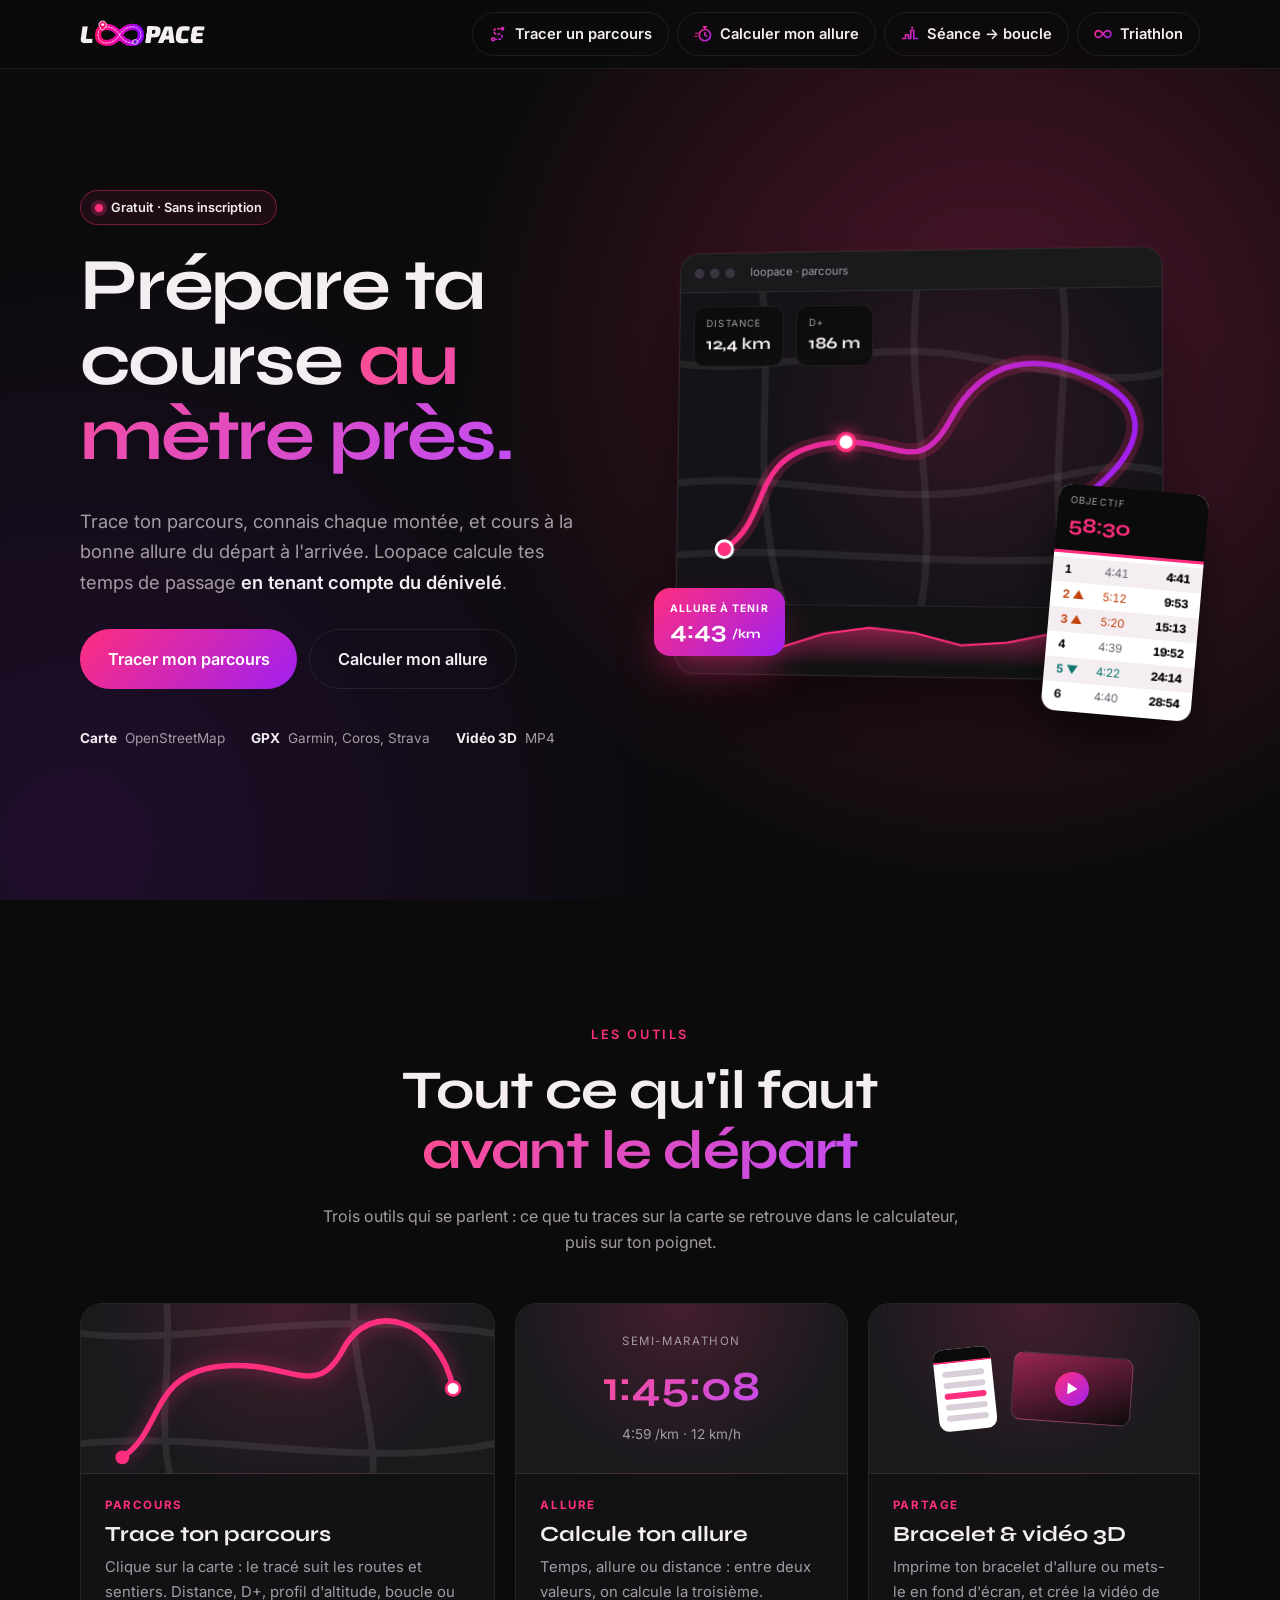
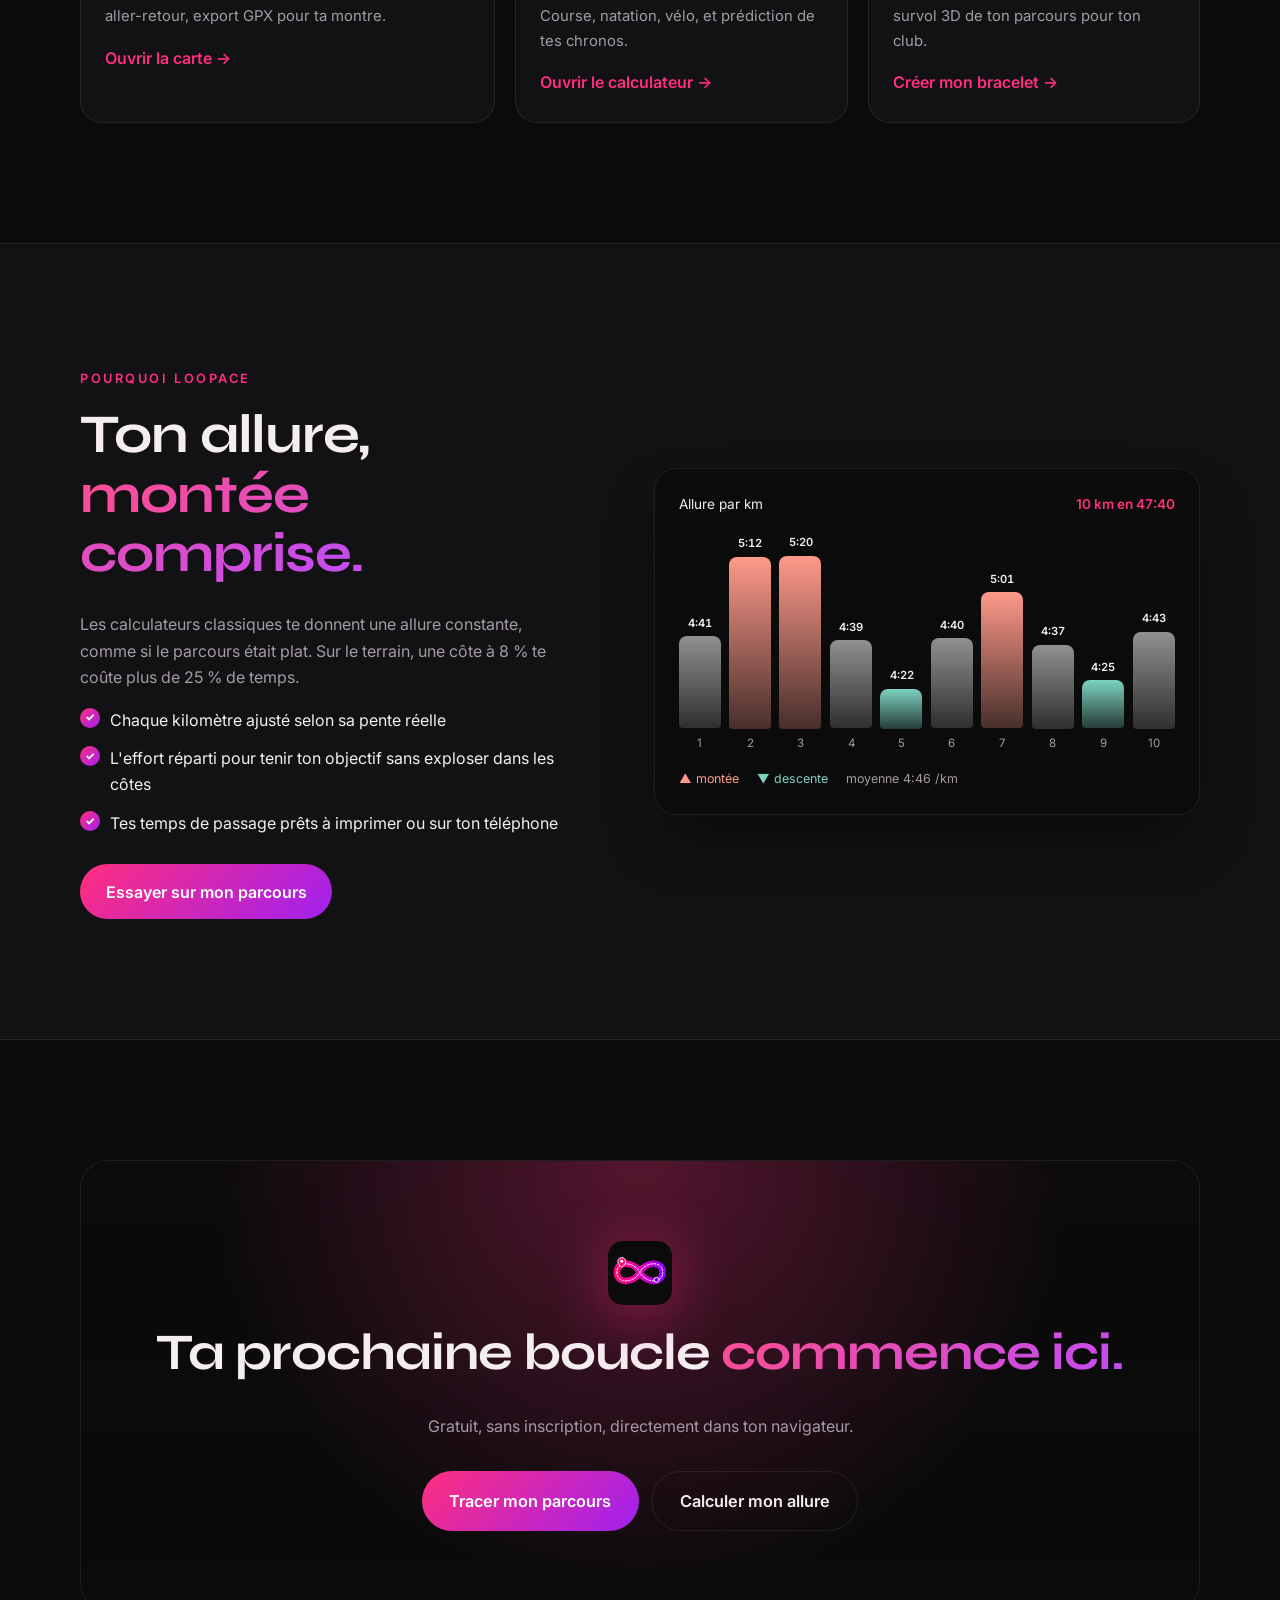
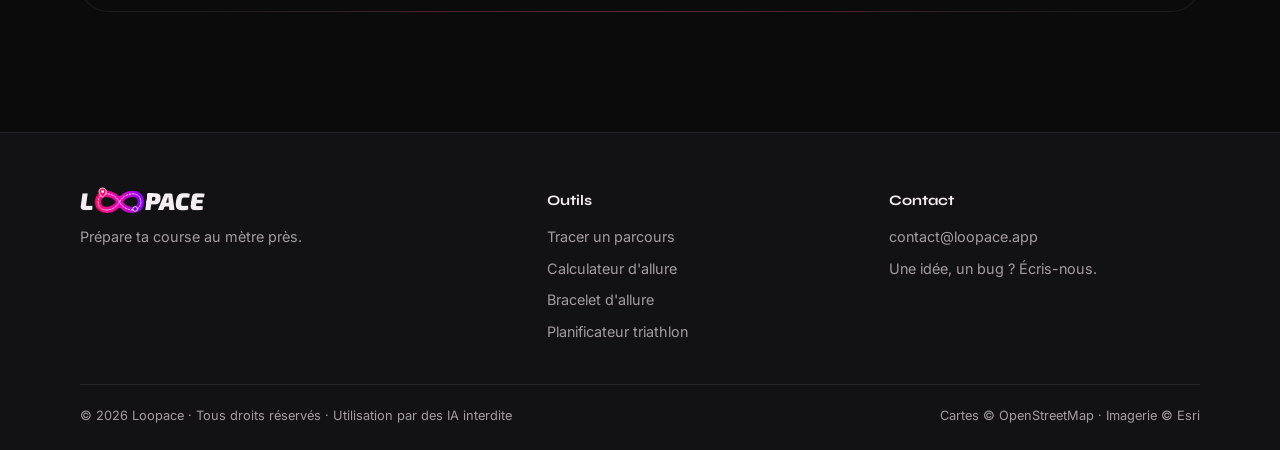
==== index.html @ 5f0b6130 "Refuse l'utilisation du site par les IA - robots.txt : robots d'IA refusés (OpenAI, Anthropic, Googl" ====
<!doctype html>
<html lang="fr">
<head>
  <meta charset="utf-8">
  <meta name="viewport" content="width=device-width, initial-scale=1">
  <!-- Pas d'utilisation par les IA : robots d'IA refusés et droits de fouille de données réservés (UE 2019/790, art. 4) -->
  <meta name="robots" content="index, follow, noai, noimageai">
  <meta name="tdm-reservation" content="1">
  <title>Loopace — Prépare ta course au mètre près</title>
  <meta name="description" content="Loopace : trace tes parcours de course, calcule ton allure en tenant compte du dénivelé, imprime ton bracelet d'allure et crée la vidéo 3D de ta sortie. Gratuit, sans inscription.">
  <link rel="icon" type="image/svg+xml" href="assets/logo-loop.svg">
  <link rel="icon" type="image/png" href="assets/favicon.png">
  <link rel="preconnect" href="https://fonts.googleapis.com">
  <link rel="preconnect" href="https://fonts.gstatic.com" crossorigin>
  <link href="https://fonts.googleapis.com/css2?family=Syne:wght@600;700;800&family=Inter:wght@400;500;600;700&family=Exo+2:ital,wght@1,900&display=swap" rel="stylesheet">
  <link rel="stylesheet" href="styles.css?v=101">
  <link rel="stylesheet" href="home.css?v=103">
  <!-- Thème couleurs du logo : supprimer cette ligne pour revenir au rose d'origine -->
  <link rel="stylesheet" href="theme-logo.css?v=93">
</head>
<body class="page-home">
  <svg width="0" height="0" style="position:absolute" aria-hidden="true"><defs><linearGradient id="lpGrad" gradientUnits="userSpaceOnUse" x1="2" y1="3" x2="22" y2="21"><stop offset="0" style="stop-color:var(--pink)"/><stop offset="1" style="stop-color:var(--lilac)"/></linearGradient></defs></svg>

  <header class="nav" id="nav">
    <a href="#accueil" class="nav__brand" aria-label="Loopace — accueil">
      <span class="logo">L<img src="assets/logo-infinity.svg" alt="OO" class="logo__inf" width="124" height="70">PACE</span>
    </a>
    <nav class="nav__links" aria-label="Outils">
      <a href="parcours.html" title="Tracer un parcours" class="nav__link"><svg class="ico" viewBox="0 0 24 24" fill="none" stroke="url(#lpGrad)" stroke-width="2.2" stroke-linecap="round" stroke-linejoin="round" aria-hidden="true"><path d="M7.5 19H14a3.5 3.5 0 0 0 0-7h-4a3.5 3.5 0 0 1 0-7h5.5" stroke-dasharray="2.4 3.2"/><circle cx="5.5" cy="19" r="2"/><circle cx="18" cy="5" r="2.6" class="ico-dot" fill="url(#lpGrad)" stroke="none"/></svg><span class="nav__full">Tracer un parcours</span><span class="nav__short">Parcours</span></a>
      <a href="allure.html" title="Calculer mon allure" class="nav__link"><svg class="ico" viewBox="0 0 24 24" fill="none" stroke="url(#lpGrad)" stroke-width="2.2" stroke-linecap="round" stroke-linejoin="round" aria-hidden="true"><g transform="translate(1.5 0)"><circle cx="13" cy="13.5" r="7.5"/><path d="M13 10v3.5l2.5 1.5M11 2.5h4M13 2.5V6"/><path d="M1 11h2.5M0 15h2.5" opacity=".7"/></g></svg><span class="nav__full">Calculer mon allure</span><span class="nav__short">Allure</span></a>
      <a href="seance.html" title="Séance → boucle" class="nav__link"><svg class="ico" viewBox="0 0 24 24" fill="none" stroke="url(#lpGrad)" stroke-width="2.2" stroke-linecap="round" stroke-linejoin="round" aria-hidden="true"><path d="M2 18h4v-5h4v5h3V7h4v11h5"/><circle cx="15" cy="3.5" r="1.4" class="ico-dot" fill="url(#lpGrad)" stroke="none"/></svg><span class="nav__full">Séance → boucle</span><span class="nav__short">Séance</span></a>
      <a href="triathlon.html" title="Planificateur triathlon" class="nav__link"><svg class="ico" viewBox="0 0 24 24" fill="none" stroke="url(#lpGrad)" stroke-width="2.2" stroke-linecap="round" stroke-linejoin="round" aria-hidden="true"><path d="M12 12c-2.2-2.8-3.8-4.5-6-4.5a4.5 4.5 0 0 0 0 9c2.2 0 3.8-1.7 6-4.5zm0 0c2.2 2.8 3.8 4.5 6 4.5a4.5 4.5 0 0 0 0-9c-2.2 0-3.8 1.7-6 4.5z"/></svg><span class="nav__full">Triathlon</span><span class="nav__short">Tri</span></a>
    </nav>
  </header>

  <main>
    <!-- ===== HERO ===== -->
    <section class="h-hero" id="accueil">
      <div class="h-hero__bg" aria-hidden="true"></div>
      <div class="container h-hero__grid">
        <div class="h-hero__text">
          <p class="h-pill reveal"><span></span> Gratuit · Sans inscription</p>
          <h1 class="reveal">Prépare ta course <span class="grad">au mètre près.</span></h1>
          <p class="h-hero__lead reveal">Trace ton parcours, connais chaque montée, et cours à la bonne allure du départ à l'arrivée. Loopace calcule tes temps de passage <strong>en tenant compte du dénivelé</strong>.</p>
          <div class="h-hero__actions reveal">
            <a href="parcours.html" class="btn btn--big">Tracer mon parcours</a>
            <a href="allure.html" class="btn btn--ghost btn--big">Calculer mon allure</a>
          </div>
          <ul class="h-hero__proof reveal">
            <li><strong>Carte</strong> OpenStreetMap</li>
            <li><strong>GPX</strong> Garmin, Coros, Strava</li>
            <li><strong>Vidéo 3D</strong> MP4</li>
          </ul>
        </div>

        <!-- Maquette animée de l'outil -->
        <div class="h-mock reveal" aria-hidden="true">
          <div class="h-mock__window">
            <div class="h-mock__bar"><span></span><span></span><span></span><em>loopace · parcours</em></div>
            <div class="h-mock__map">
              <svg viewBox="0 0 400 260" preserveAspectRatio="xMidYMid slice">
                <defs>
                  <linearGradient id="hRoute" x1="0" y1="0" x2="1" y2="0">
                    <stop offset="0" style="stop-color: var(--pink)"/><stop offset="1" style="stop-color: var(--lilac)"/>
                  </linearGradient>
                </defs>
                <!-- rues stylisées -->
                <g class="h-streets">
                  <path d="M0 60 C80 70 160 40 240 55 S360 80 400 70"/>
                  <path d="M0 160 C90 150 170 180 260 165 S360 140 400 150"/>
                  <path d="M70 0 C80 80 60 160 90 260"/>
                  <path d="M200 0 C190 90 220 170 205 260"/>
                  <path d="M320 0 C330 70 300 170 330 260"/>
                  <path d="M0 220 C120 210 240 235 400 215"/>
                </g>
                <path class="h-route-glow" d="M40 215 C80 190 60 140 120 128 S200 160 228 108 S300 50 352 78 S370 150 330 175"/>
                <path id="hRoutePath" class="h-route" d="M40 215 C80 190 60 140 120 128 S200 160 228 108 S300 50 352 78 S370 150 330 175"/>
                <circle class="h-start" cx="40" cy="215" r="7"/>
                <circle class="h-runner" r="7">
                  <animateMotion dur="7s" repeatCount="indefinite" rotate="auto">
                    <mpath href="#hRoutePath"/>
                  </animateMotion>
                </circle>
              </svg>
              <div class="h-mock__stat h-mock__stat--a"><span>Distance</span><strong>12,4 km</strong></div>
              <div class="h-mock__stat h-mock__stat--b"><span>D+</span><strong>186 m</strong></div>
            </div>
            <div class="h-mock__profile">
              <svg viewBox="0 0 300 60" preserveAspectRatio="none">
                <defs>
                  <linearGradient id="hProf" x1="0" y1="0" x2="0" y2="1">
                    <stop offset="0" style="stop-color: var(--pink)" stop-opacity=".5"/><stop offset="1" style="stop-color: var(--pink)" stop-opacity="0"/>
                  </linearGradient>
                </defs>
                <path d="M0 50 L30 46 L60 40 L90 22 L120 14 L150 20 L180 34 L210 30 L240 18 L270 26 L300 38 L300 60 L0 60Z" fill="url(#hProf)"/>
                <path d="M0 50 L30 46 L60 40 L90 22 L120 14 L150 20 L180 34 L210 30 L240 18 L270 26 L300 38" fill="none" style="stroke: var(--pink)" stroke-width="2" vector-effect="non-scaling-stroke"/>
              </svg>
            </div>
          </div>

          <!-- Bracelet d'allure flottant -->
          <div class="h-band">
            <div class="h-band__head"><small>Objectif</small><strong>58:30</strong></div>
            <ol>
              <li><span>1</span><em>4:41</em><b>4:41</b></li>
              <li class="up"><span>2 ▲</span><em>5:12</em><b>9:53</b></li>
              <li class="up"><span>3 ▲</span><em>5:20</em><b>15:13</b></li>
              <li><span>4</span><em>4:39</em><b>19:52</b></li>
              <li class="down"><span>5 ▼</span><em>4:22</em><b>24:14</b></li>
              <li><span>6</span><em>4:40</em><b>28:54</b></li>
            </ol>
          </div>

          <!-- Carte allure flottante -->
          <div class="h-chip">
            <span>Allure à tenir</span>
            <strong>4:43 <small>/km</small></strong>
          </div>
        </div>
      </div>
    </section>

    <!-- ===== OUTILS ===== -->
    <section class="section" id="outils">
      <div class="container">
        <div class="h-head reveal">
          <p class="eyebrow">Les outils</p>
          <h2>Tout ce qu'il faut <span class="grad">avant le départ</span></h2>
          <p>Trois outils qui se parlent : ce que tu traces sur la carte se retrouve dans le calculateur, puis sur ton poignet.</p>
        </div>

        <div class="h-tools">
          <a class="h-tool h-tool--big reveal" href="parcours.html">
            <div class="h-tool__visual h-tool__visual--map" aria-hidden="true">
              <svg viewBox="0 0 300 160" preserveAspectRatio="xMidYMid slice">
                <path class="h-streets-sm" d="M0 40 C80 50 160 20 300 40 M0 120 C100 110 200 140 300 120 M60 0 C70 60 50 110 70 160 M200 0 C190 60 220 110 210 160"/>
                <path class="h-route-sm" d="M30 130 C60 110 50 70 100 64 S170 90 190 52 S260 30 270 80"/>
                <circle cx="30" cy="130" r="5" style="fill: var(--pink)"/>
                <circle cx="270" cy="80" r="5" fill="#fff" style="stroke: var(--pink)" stroke-width="2"/>
              </svg>
            </div>
            <div class="h-tool__body">
              <span class="h-tool__tag">Parcours</span>
              <h3>Trace ton parcours</h3>
              <p>Clique sur la carte : le tracé suit les routes et sentiers. Distance, D+, profil d'altitude, boucle ou aller-retour, export GPX pour ta montre.</p>
              <span class="h-tool__link">Ouvrir la carte →</span>
            </div>
          </a>

          <a class="h-tool reveal" href="allure.html">
            <div class="h-tool__visual h-tool__visual--pace" aria-hidden="true">
              <div class="h-pace">
                <span>Semi-marathon</span>
                <strong>1:45:08</strong>
                <em>4:59 /km · 12 km/h</em>
              </div>
            </div>
            <div class="h-tool__body">
              <span class="h-tool__tag">Allure</span>
              <h3>Calcule ton allure</h3>
              <p>Temps, allure ou distance : entre deux valeurs, on calcule la troisième. Course, natation, vélo, et prédiction de tes chronos.</p>
              <span class="h-tool__link">Ouvrir le calculateur →</span>
            </div>
          </a>

          <a class="h-tool reveal" href="allure.html#routeSection">
            <div class="h-tool__visual h-tool__visual--share" aria-hidden="true">
              <div class="h-mini-band">
                <i></i><i></i><i class="hl"></i><i></i><i></i>
              </div>
              <div class="h-mini-video"><span>▶</span></div>
            </div>
            <div class="h-tool__body">
              <span class="h-tool__tag">Partage</span>
              <h3>Bracelet &amp; vidéo 3D</h3>
              <p>Imprime ton bracelet d'allure ou mets-le en fond d'écran, et crée la vidéo de survol 3D de ton parcours pour ton club.</p>
              <span class="h-tool__link">Créer mon bracelet →</span>
            </div>
          </a>
        </div>
      </div>
    </section>

    <!-- ===== LA DIFFÉRENCE ===== -->
    <section class="section section--alt" id="difference">
      <div class="container h-diff">
        <div class="h-diff__text reveal">
          <p class="eyebrow">Pourquoi Loopace</p>
          <h2>Ton allure, <span class="grad">montée comprise.</span></h2>
          <p>Les calculateurs classiques te donnent une allure constante, comme si le parcours était plat. Sur le terrain, une côte à 8 % te coûte plus de 25 % de temps.</p>
          <ul class="h-checks">
            <li>Chaque kilomètre ajusté selon sa pente réelle</li>
            <li>L'effort réparti pour tenir ton objectif sans exploser dans les côtes</li>
            <li>Tes temps de passage prêts à imprimer ou sur ton téléphone</li>
          </ul>
          <a href="allure.html#routeSection" class="btn">Essayer sur mon parcours</a>
        </div>

        <div class="h-diff__visual reveal" aria-hidden="true">
          <div class="h-bars">
            <div class="h-bars__head"><span>Allure par km</span><span>10 km en 47:40</span></div>
            <div class="h-bars__grid">
              <div style="--h:42%"><b>4:41</b><span>1</span></div>
              <div class="up" style="--h:78%"><b>5:12</b><span>2</span></div>
              <div class="up" style="--h:86%"><b>5:20</b><span>3</span></div>
              <div style="--h:40%"><b>4:39</b><span>4</span></div>
              <div class="down" style="--h:18%"><b>4:22</b><span>5</span></div>
              <div style="--h:41%"><b>4:40</b><span>6</span></div>
              <div class="up" style="--h:62%"><b>5:01</b><span>7</span></div>
              <div style="--h:38%"><b>4:37</b><span>8</span></div>
              <div class="down" style="--h:22%"><b>4:25</b><span>9</span></div>
              <div style="--h:44%"><b>4:43</b><span>10</span></div>
            </div>
            <div class="h-bars__legend"><span class="up">▲ montée</span><span class="down">▼ descente</span><span>moyenne 4:46 /km</span></div>
          </div>
        </div>
      </div>
    </section>

    <!-- ===== APPEL FINAL ===== -->
    <section class="section">
      <div class="container">
        <div class="h-final reveal">
          <img src="assets/logo-loop.svg" alt="" width="72" height="72">
          <h2>Ta prochaine boucle <span class="grad">commence ici.</span></h2>
          <p>Gratuit, sans inscription, directement dans ton navigateur.</p>
          <div class="h-hero__actions">
            <a href="parcours.html" class="btn btn--big">Tracer mon parcours</a>
            <a href="allure.html" class="btn btn--ghost btn--big">Calculer mon allure</a>
          </div>
        </div>
      </div>
    </section>
  </main>

  <footer class="h-footer">
    <div class="container h-footer__grid">
      <div class="h-footer__brand">
        <a href="#accueil" class="nav__brand"><span class="logo">L<img src="assets/logo-infinity.svg" alt="OO" class="logo__inf" width="124" height="70">PACE</span></a>
        <p>Prépare ta course au mètre près.</p>
      </div>
      <nav class="h-footer__links" aria-label="Outils">
        <strong>Outils</strong>
        <a href="parcours.html">Tracer un parcours</a>
        <a href="allure.html">Calculateur d'allure</a>
        <a href="allure.html#routeSection">Bracelet d'allure</a>
        <a href="triathlon.html">Planificateur triathlon</a>
      </nav>
      <div class="h-footer__links">
        <strong>Contact</strong>
        <a href="mailto:contact@loopace.app">contact@loopace.app</a>
        <span>Une idée, un bug ? Écris-nous.</span>
      </div>
    </div>
    <div class="container h-footer__bottom">
      <span>© <span id="year"></span> Loopace · Tous droits réservés · Utilisation par des IA interdite</span>
      <span>Cartes © OpenStreetMap · Imagerie © Esri</span>
    </div>
  </footer>

  <script src="script.js?v=93"></script>
</body>
</html>
---- styles.css ----
/* ===== DA Loopace : noir & rose ===== */
:root {
  --black: #0b0b0c;
  --black-2: #121214;
  --black-3: #1a1a1d;
  --line: rgba(255, 255, 255, 0.08);
  --text: #f4eef3;
  --muted: #a49ba3;
  --pink: #d885cc;          /* rose du logo */
  --lilac: #c98bef;         /* reflet violet du logo */
  --grad: linear-gradient(135deg, var(--pink) 0%, var(--lilac) 100%);
  --grad-text: var(--grad);          /* dégradé utilisé sur du texte */
  --accent-rgb: 216, 133, 204;       /* = --pink, pour les transparences rgba() */
  --accent2-rgb: 201, 139, 239;      /* = --lilac */
  --on-accent: var(--black);         /* texte posé sur un fond d'accent */
  --radius: 18px;
  --font-display: "Syne", system-ui, sans-serif;
  --font-body: "Inter", system-ui, sans-serif;
}

*,
*::before,
*::after { box-sizing: border-box; }

html { scroll-behavior: smooth; }

body {
  margin: 0;
  background: var(--black);
  color: var(--text);
  font-family: var(--font-body);
  line-height: 1.65;
  -webkit-font-smoothing: antialiased;
  overflow-x: hidden;
}

img { display: block; max-width: 100%; }
a { color: inherit; text-decoration: none; }

h1, h2, h3 { font-family: var(--font-display); line-height: 1.1; margin: 0 0 .5em; }
h2 { font-size: clamp(2rem, 5vw, 3.4rem); letter-spacing: -0.02em; }
h3 { font-size: 1.3rem; }
p { margin: 0 0 1em; color: var(--muted); }

::selection { background: var(--pink); color: var(--on-accent); }

.container { width: min(1120px, 100% - 32px); margin-inline: auto; }

.grad {
  background: var(--grad-text);
  -webkit-background-clip: text;
  background-clip: text;
  color: transparent;
}

.eyebrow {
  display: inline-block;
  font-size: .8rem;
  font-weight: 600;
  letter-spacing: .2em;
  text-transform: uppercase;
  color: var(--pink);
  margin-bottom: 1rem;
}

/* ===== Boutons ===== */
.btn {
  display: inline-flex;
  align-items: center;
  justify-content: center;
  padding: .9em 1.6em;
  border-radius: 999px;
  background: var(--grad);
  color: var(--on-accent);
  font-weight: 600;
  transition: transform .25s, box-shadow .25s;
}
.btn:hover {
  transform: translateY(-2px);
  box-shadow: 0 10px 30px -8px rgba(var(--accent-rgb), .6);
}
.btn--ghost {
  background: transparent;
  color: var(--text);
  border: 1px solid var(--line);
}
.btn--ghost:hover { border-color: var(--pink); box-shadow: none; }
.btn--small { padding: .55em 1.2em; font-size: .9rem; }
.btn--big { font-size: clamp(1rem, 3vw, 1.4rem); padding: 1em 2em; }

/* ===== Navigation : logo + les deux outils, toujours visibles ===== */
.nav {
  position: fixed;
  inset: 0 0 auto 0;
  z-index: 50;
  display: flex;
  align-items: center;
  justify-content: space-between;
  gap: 16px;
  padding: 12px max(16px, calc((100% - 1120px) / 2));
  background: rgba(11, 11, 12, .88);
  backdrop-filter: blur(14px);
  -webkit-backdrop-filter: blur(14px);
  border-bottom: 1px solid var(--line);
}
.nav__brand { display: flex; align-items: center; flex: none; }
.nav__links { display: flex; align-items: center; gap: 8px; }
.nav__link {
  display: inline-flex; align-items: center; gap: 8px;
  padding: 9px 16px;
  border-radius: 999px;
  border: 1px solid var(--line);
  color: var(--text);
  font-size: .92rem; font-weight: 600;
  white-space: nowrap;
  transition: border-color .2s, background .2s, color .2s;
}
.nav__link svg { width: 18px; height: 18px; flex: none; color: var(--pink); }
.nav__link:hover { border-color: rgba(var(--accent-rgb), .6); background: rgba(var(--accent-rgb), .08); }
.nav__link.is-active { background: var(--grad); border-color: transparent; color: var(--on-accent); }
.nav__link.is-active svg { color: currentColor; }
.nav__short { display: none; }

/* ===== Sections ===== */
.section { padding: clamp(80px, 12vw, 140px) 0; position: relative; }
.section--alt { background: var(--black-2); border-block: 1px solid var(--line); }


/* ===== Footer ===== */
.footer {
  display: flex; align-items: center; justify-content: center; gap: 10px;
  padding: 28px 16px;
  border-top: 1px solid var(--line);
  color: var(--muted);
  font-size: .85rem;
}
.footer img { width: 18px; height: auto; }
.footer a { color: var(--pink); }

/* ===== Animations ===== */
.reveal { opacity: 0; transform: translateY(24px); transition: opacity .8s ease, transform .8s ease; }
.reveal.is-visible { opacity: 1; transform: none; }

@keyframes float { 50% { transform: translateY(-12px); } }
@keyframes pulse { 50% { opacity: .6; scale: 1.08; } }
@keyframes drift { to { transform: scale(1.08) translate(-1.5%, 1%); } }

@media (prefers-reduced-motion: reduce) {
  *, *::before, *::after { animation: none !important; transition: none !important; }
  .reveal { opacity: 1; transform: none; }
}


/* ===== Logo : L + la boucle infinie + PACE ===== */
.logo {
  display: inline-flex;
  align-items: center;
  font-family: "Exo 2", var(--font-display);
  font-style: italic;
  font-weight: 900;
  font-size: 1.5rem;
  line-height: 1;
  letter-spacing: .01em;
  color: var(--text);
}
.logo .logo__inf,
.nav__brand .logo .logo__inf { width: auto; height: 1.2em; margin: -.1em 0 -.1em .03em; }

/* Petits écrans : libellés courts, mais toujours visibles */
@media (max-width: 640px) {
  .nav { gap: 10px; }
  .nav .logo { font-size: 1.2rem; }
  .nav__link { padding: 8px 12px; font-size: .85rem; gap: 6px; }
  .nav__full { display: none; }
  .nav__short { display: inline; }
}
/* Très petits écrans : icônes seules, sauf la page en cours qui garde son nom */
@media (max-width: 480px) {
  .nav .logo { font-size: 1.05rem; }
  .nav__link { padding: 9px; }
  .nav__link .nav__short { display: none; }
  .nav__link.is-active { padding: 8px 12px; }
  .nav__link.is-active .nav__short { display: inline; }
}

/* ----- Icônes : dégradé du logo, en blanc sur un fond en dégradé ----- */
.ico { overflow: visible; }
.nav__link.is-active .ico,
.btn:not(.btn--ghost) .ico,
.seg button[aria-pressed="true"] .ico { stroke: currentColor; }
.nav__link.is-active .ico-dot,
.btn:not(.btn--ghost) .ico-dot,
.seg button[aria-pressed="true"] .ico-dot,
.nav__link.is-active .ico--fill,
.btn:not(.btn--ghost) .ico--fill,
.seg button[aria-pressed="true"] .ico--fill { fill: currentColor; }

/* ----- Menus déroulants : liste sombre et lisible (en-têtes de groupe compris) ----- */
select { color-scheme: dark; }
select option,
select optgroup { background-color: #121214; color: #f4eef3; }
select optgroup { color: var(--pink); font-style: normal; font-weight: 700; }
---- home.css ----
/* =========================================================
   PAGE D'ACCUEIL LOOPACE (complète styles.css)
   ========================================================= */
.page-home .section { padding: clamp(72px, 10vw, 120px) 0; }

.h-head { max-width: 640px; margin: 0 auto 48px; text-align: center; }
.h-head h2 { margin-bottom: .4em; }
.h-head p:last-child { margin: 0; }

.btn--ghost.btn--big { border: 1px solid var(--line); }

/* ===== Hero ===== */
.h-hero {
  position: relative;
  min-height: 100svh;
  display: flex; align-items: center;
  padding: 120px 0 80px;
  overflow: hidden;
  isolation: isolate;
}
.h-hero__bg {
  position: absolute; inset: -5%;
  z-index: -1;
  background:
    radial-gradient(circle at 75% 40%, rgba(var(--accent-rgb), .28), transparent 45%),
    radial-gradient(circle at 10% 90%, rgba(var(--accent2-rgb), .14), transparent 40%),
    linear-gradient(90deg, var(--black) 20%, rgba(11, 11, 12, .6) 60%, rgba(11, 11, 12, .85));
  animation: drift 30s ease-in-out infinite alternate;
}
.h-hero__grid {
  display: grid;
  grid-template-columns: minmax(0, 1fr) minmax(0, 1fr);
  gap: clamp(32px, 5vw, 72px);
  align-items: center;
}
.h-hero h1 {
  font-size: clamp(2.6rem, 6vw, 4.6rem);
  letter-spacing: -0.03em;
  line-height: 1.02;
  margin-bottom: .45em;
}
.h-hero__lead { font-size: clamp(1rem, 1.6vw, 1.15rem); max-width: 520px; margin-bottom: 2rem; }
.h-hero__lead strong { color: var(--text); font-weight: 600; }
.h-hero__actions { display: flex; gap: 12px; flex-wrap: wrap; }
.h-hero__actions .btn--big { font-size: 1.02rem; padding: .95em 1.7em; }
.h-hero__proof {
  list-style: none; padding: 0; margin: 2.4rem 0 0;
  display: flex; flex-wrap: wrap; gap: 10px 26px;
  font-size: .85rem; color: var(--muted);
}
.h-hero__proof strong { color: var(--text); margin-right: 4px; }

.h-pill {
  display: inline-flex; align-items: center; gap: 8px;
  padding: 6px 14px;
  border-radius: 999px;
  border: 1px solid rgba(var(--accent-rgb), .4);
  background: rgba(var(--accent-rgb), .08);
  color: var(--text);
  font-size: .8rem; font-weight: 600;
  margin-bottom: 1.4rem;
}
.h-pill span {
  width: 8px; height: 8px; border-radius: 50%;
  background: var(--pink);
  box-shadow: 0 0 0 4px rgba(var(--accent-rgb), .25);
  animation: pulse 2s ease-in-out infinite;
}

/* ----- Maquette animée ----- */
.h-mock { position: relative; padding: 24px 40px 40px 0; }
.h-mock__window {
  border-radius: 20px;
  overflow: hidden;
  border: 1px solid rgba(255, 255, 255, .1);
  background: var(--black-2);
  box-shadow: 0 40px 80px -20px rgba(0, 0, 0, .7), 0 0 0 1px rgba(var(--accent-rgb), .08);
  transform: perspective(1400px) rotateY(-6deg) rotateX(3deg);
}
.h-mock__bar {
  display: flex; align-items: center; gap: 6px;
  padding: 10px 14px;
  border-bottom: 1px solid var(--line);
  background: var(--black-3);
}
.h-mock__bar span { width: 10px; height: 10px; border-radius: 50%; background: #3a3540; }
.h-mock__bar em { margin-left: 10px; font-style: normal; font-size: .72rem; color: var(--muted); }
.h-mock__map {
  position: relative;
  aspect-ratio: 400 / 260;
  background:
    radial-gradient(circle at 60% 40%, rgba(var(--accent-rgb), .12), transparent 60%),
    #141317;
}
.h-mock__map svg { position: absolute; inset: 0; width: 100%; height: 100%; }
.h-streets path { fill: none; stroke: rgba(255, 255, 255, .07); stroke-width: 6; stroke-linecap: round; }
.h-route-glow { fill: none; stroke: var(--pink); stroke-width: 14; stroke-opacity: .2; stroke-linecap: round; }
.h-route {
  fill: none;
  stroke: url(#hRoute);
  stroke-width: 4.5;
  stroke-linecap: round;
  stroke-dasharray: 720;
  stroke-dashoffset: 720;
  animation: draw 2.4s .4s ease forwards;
}
.h-start { fill: var(--pink); stroke: #fff; stroke-width: 2.5; }
.h-runner { fill: #fff; stroke: var(--pink); stroke-width: 3; filter: drop-shadow(0 0 6px rgba(var(--accent-rgb), .9)); }
.h-mock__stat {
  position: absolute;
  display: grid;
  padding: 8px 12px;
  border-radius: 12px;
  background: rgba(11, 11, 12, .82);
  backdrop-filter: blur(6px);
  border: 1px solid var(--line);
}
.h-mock__stat span { font-size: .62rem; letter-spacing: .12em; text-transform: uppercase; color: var(--muted); }
.h-mock__stat strong { font-family: var(--font-display); font-size: 1.05rem; }
.h-mock__stat--a { left: 14px; top: 14px; }
.h-mock__stat--b { left: 120px; top: 14px; }
.h-mock__profile { height: 70px; padding: 10px 14px; border-top: 1px solid var(--line); }
.h-mock__profile svg { width: 100%; height: 100%; display: block; }

/* Bracelet flottant */
.h-band {
  position: absolute;
  right: 0; bottom: 0;
  width: 150px;
  border-radius: 14px;
  overflow: hidden;
  background: #fff;
  color: #0b0b0c;
  box-shadow: 0 24px 50px -10px rgba(0, 0, 0, .7);
  transform: rotate(5deg);
  animation: float 6s ease-in-out infinite;
}
.h-band__head { background: #0b0b0c; color: #fff; padding: 8px 12px; border-bottom: 3px solid var(--pink); }
.h-band__head small { display: block; font-size: .6rem; text-transform: uppercase; letter-spacing: .12em; color: #a49ba3; }
.h-band__head strong { font-family: var(--font-display); font-size: 1.3rem; color: var(--pink); }
.h-band ol { list-style: none; margin: 0; padding: 4px 0; }
.h-band li { display: grid; grid-template-columns: 34px 1fr auto; gap: 6px; padding: 3px 12px; font-size: .72rem; font-variant-numeric: tabular-nums; }
.h-band li:nth-child(odd) { background: #f4eef3; }
.h-band li span { font-weight: 700; }
.h-band li em { font-style: normal; color: #6b6470; }
.h-band li b { font-weight: 800; }
.h-band li.up em, .h-band li.up span { color: #c2410c; }
.h-band li.down em, .h-band li.down span { color: #0f766e; }

/* Pastille allure flottante */
.h-chip {
  position: absolute;
  left: -18px; bottom: 60px;
  display: grid;
  padding: 12px 16px;
  border-radius: 16px;
  background: var(--grad);
  color: var(--on-accent);
  box-shadow: 0 20px 40px -10px rgba(var(--accent-rgb), .5);
  animation: float 7s 1s ease-in-out infinite;
}
.h-chip span { font-size: .65rem; font-weight: 700; letter-spacing: .1em; text-transform: uppercase; }
.h-chip strong { font-family: var(--font-display); font-size: 1.5rem; line-height: 1.1; }
.h-chip small { font-size: .8rem; }

/* ===== Outils ===== */
.h-tools {
  display: grid;
  grid-template-columns: 1.25fr 1fr 1fr;
  gap: 20px;
}
.h-tool {
  display: flex; flex-direction: column;
  border-radius: 22px;
  border: 1px solid var(--line);
  background: var(--black-2);
  overflow: hidden;
  transition: transform .3s, border-color .3s;
}
.h-tool:hover { transform: translateY(-6px); border-color: rgba(var(--accent-rgb), .45); }
.h-tool__visual {
  position: relative;
  height: 170px;
  display: grid; place-items: center;
  overflow: hidden;
  border-bottom: 1px solid var(--line);
  background: radial-gradient(circle at 50% 0%, rgba(var(--accent-rgb), .18), transparent 70%), var(--black-3);
}
.h-tool__visual--map svg { width: 100%; height: 100%; }
.h-streets-sm { fill: none; stroke: rgba(255, 255, 255, .08); stroke-width: 5; stroke-linecap: round; }
.h-route-sm { fill: none; stroke: var(--pink); stroke-width: 4; stroke-linecap: round; filter: drop-shadow(0 0 6px rgba(var(--accent-rgb), .6)); }
.h-pace { display: grid; justify-items: center; gap: 2px; }
.h-pace span { font-size: .72rem; letter-spacing: .14em; text-transform: uppercase; color: var(--muted); }
.h-pace strong {
  font-family: var(--font-display);
  font-size: 2.6rem;
  background: var(--grad-text);
  -webkit-background-clip: text; background-clip: text; color: transparent;
}
.h-pace em { font-style: normal; font-size: .85rem; color: var(--muted); }
.h-tool__visual--share { display: flex; align-items: center; justify-content: center; gap: 18px; }
.h-mini-band {
  display: grid; gap: 5px;
  width: 58px; padding: 22px 8px 10px;
  border-radius: 10px;
  background: #fff;
  position: relative;
  transform: rotate(-6deg);
}
.h-mini-band::before { content: ""; position: absolute; inset: 0 0 auto 0; height: 14px; background: #0b0b0c; border-bottom: 2px solid var(--pink); border-radius: 10px 10px 0 0; }
.h-mini-band i { height: 6px; border-radius: 3px; background: #d9cfd8; }
.h-mini-band i.hl { background: var(--pink); }
.h-mini-video {
  display: grid; place-items: center;
  width: 120px; aspect-ratio: 16 / 9;
  border-radius: 10px;
  background: linear-gradient(160deg, rgba(var(--accent-rgb), .5), rgba(11, 11, 12, .9));
  border: 1px solid rgba(255, 255, 255, .15);
  transform: rotate(4deg);
}
.h-mini-video span { width: 34px; height: 34px; display: grid; place-items: center; border-radius: 50%; background: var(--grad); color: var(--on-accent); font-size: .8rem; }
.h-tool__body { display: grid; gap: 8px; padding: 22px 24px 26px; flex: 1; align-content: start; }
.h-tool__tag { font-size: .72rem; font-weight: 700; letter-spacing: .14em; text-transform: uppercase; color: var(--pink); }
.h-tool__body h3 { margin: 0; font-size: 1.35rem; }
.h-tool__body p { margin: 0; font-size: .93rem; }
.h-tool__link { margin-top: 8px; font-weight: 600; color: var(--pink); }

/* ===== La différence ===== */
.h-diff { display: grid; grid-template-columns: 1fr 1.1fr; gap: clamp(32px, 6vw, 80px); align-items: center; }
.h-checks { list-style: none; padding: 0; margin: 0 0 28px; display: grid; gap: 12px; }
.h-checks li { position: relative; padding-left: 30px; }
.h-checks li::before {
  content: "✓";
  position: absolute; left: 0; top: 1px;
  width: 20px; height: 20px;
  display: grid; place-items: center;
  border-radius: 50%;
  background: var(--grad); color: var(--on-accent);
  font-size: .7rem; font-weight: 800;
}
.h-bars {
  padding: 24px;
  border-radius: 22px;
  border: 1px solid var(--line);
  background: var(--black);
  box-shadow: 0 30px 60px -20px rgba(0, 0, 0, .6);
}
.h-bars__head { display: flex; justify-content: space-between; font-size: .85rem; margin-bottom: 18px; }
.h-bars__head span:last-child { color: var(--pink); font-weight: 600; }
.h-bars__grid { display: grid; grid-template-columns: repeat(10, 1fr); gap: 8px; height: 220px; align-items: end; }
.h-bars__grid div { position: relative; display: flex; flex-direction: column; align-items: center; justify-content: flex-end; height: 100%; }
.h-bars__grid div::before {
  content: "";
  width: 100%;
  height: var(--h);
  border-radius: 8px 8px 4px 4px;
  background: linear-gradient(180deg, rgba(255, 255, 255, .55), rgba(255, 255, 255, .15));
  order: 1;
  transform-origin: bottom;
  animation: grow 1s ease both;
}
.h-bars__grid div.up::before { background: linear-gradient(180deg, #ff9a8a, rgba(255, 154, 138, .25)); }
.h-bars__grid div.down::before { background: linear-gradient(180deg, #7dd3c0, rgba(125, 211, 192, .25)); }
.h-bars__grid b { order: 0; font-size: .7rem; font-weight: 600; margin-bottom: 4px; font-variant-numeric: tabular-nums; }
.h-bars__grid span { order: 2; font-size: .72rem; color: var(--muted); margin-top: 6px; }
.h-bars__legend { display: flex; flex-wrap: wrap; gap: 8px 18px; margin-top: 16px; font-size: .78rem; color: var(--muted); }
.h-bars__legend .up { color: #ff9a8a; }
.h-bars__legend .down { color: #7dd3c0; }

/* ===== Appel final ===== */
.h-final {
  display: grid; justify-items: center; text-align: center; gap: 6px;
  padding: clamp(40px, 7vw, 80px) 24px;
  border-radius: 28px;
  border: 1px solid var(--line);
  background:
    radial-gradient(circle at 50% 0%, rgba(var(--accent-rgb), .3), transparent 60%),
    linear-gradient(rgba(11, 11, 12, .7), rgba(11, 11, 12, .9));
}
.h-final img { width: 64px; height: auto; margin-bottom: 14px; filter: drop-shadow(0 10px 30px rgba(var(--accent-rgb), .5)); animation: float 6s ease-in-out infinite; }
.h-final h2 { font-size: clamp(2rem, 5vw, 3.2rem); }
.h-final p { margin-bottom: 1.6rem; }
.h-final .h-hero__actions { justify-content: center; }

/* ===== Pied de page ===== */
.h-footer { border-top: 1px solid var(--line); background: var(--black-2); padding: 56px 0 24px; font-size: .9rem; }
.h-footer__grid { display: grid; grid-template-columns: 1.4fr 1fr 1fr; gap: 32px; }
.h-footer__brand p { margin: 12px 0 0; }
.h-footer__links { display: grid; gap: 8px; align-content: start; }
.h-footer__links strong { font-family: var(--font-display); margin-bottom: 4px; }
.h-footer__links a { color: var(--muted); transition: color .2s; }
.h-footer__links a:hover { color: var(--pink); }
.h-footer__links span { color: var(--muted); }
.h-footer__bottom {
  display: flex; justify-content: space-between; flex-wrap: wrap; gap: 10px;
  margin-top: 40px; padding-top: 20px;
  border-top: 1px solid var(--line);
  color: var(--muted); font-size: .8rem;
}

/* ===== Animations ===== */
@keyframes draw { to { stroke-dashoffset: 0; } }
@keyframes grow { from { transform: scaleY(0); } }

/* ===== Responsive ===== */
@media (max-width: 1000px) {
  .h-hero__grid { grid-template-columns: 1fr; }
  .h-hero { min-height: 0; padding-top: 110px; }
  .h-mock { max-width: 560px; margin: 0 auto; width: 100%; }
  .h-tools { grid-template-columns: 1fr 1fr; }
  .h-tool--big { grid-column: 1 / -1; }
  .h-diff { grid-template-columns: 1fr; }
}
@media (max-width: 640px) {
  .h-tools, .h-footer__grid { grid-template-columns: 1fr; }
  .h-mock { padding: 16px 16px 60px 0; }
  .h-band { width: 120px; }
  .h-band li:nth-child(n + 5) { display: none; }
  .h-chip { left: -6px; bottom: 30px; }
  .h-mock__window { transform: none; }
  .h-bars__grid { gap: 4px; height: 180px; }
  .h-bars__grid b { font-size: .55rem; }
}
---- theme-logo.css ----
/* =========================================================
   THÈME « COULEURS DU LOGO » — dégradé rose → violet (sans bleu)
   Remplace les couleurs d'accent de styles.css.
   ↩ Pour revenir au rose pâle d'origine : supprimer la ligne
     <link rel="stylesheet" href="theme-logo.css…"> dans index.html,
     parcours.html et allure.html.
   ========================================================= */
:root {
  --pink: #ff2e7e;                 /* rose vif du logo */
  --lilac: #a020f0;                /* violet (on s'arrête avant le bleu) */
  --grad: linear-gradient(135deg, #ff2e7e 0%, #a020f0 100%);
  /* sur du texte, un peu plus clair pour rester lisible sur fond noir */
  --grad-text: linear-gradient(135deg, #ff4d8f 0%, #c04cf5 100%);
  --accent-rgb: 255, 46, 126;
  --accent2-rgb: 160, 32, 240;
  --on-accent: #ffffff;            /* texte blanc sur le dégradé */
}
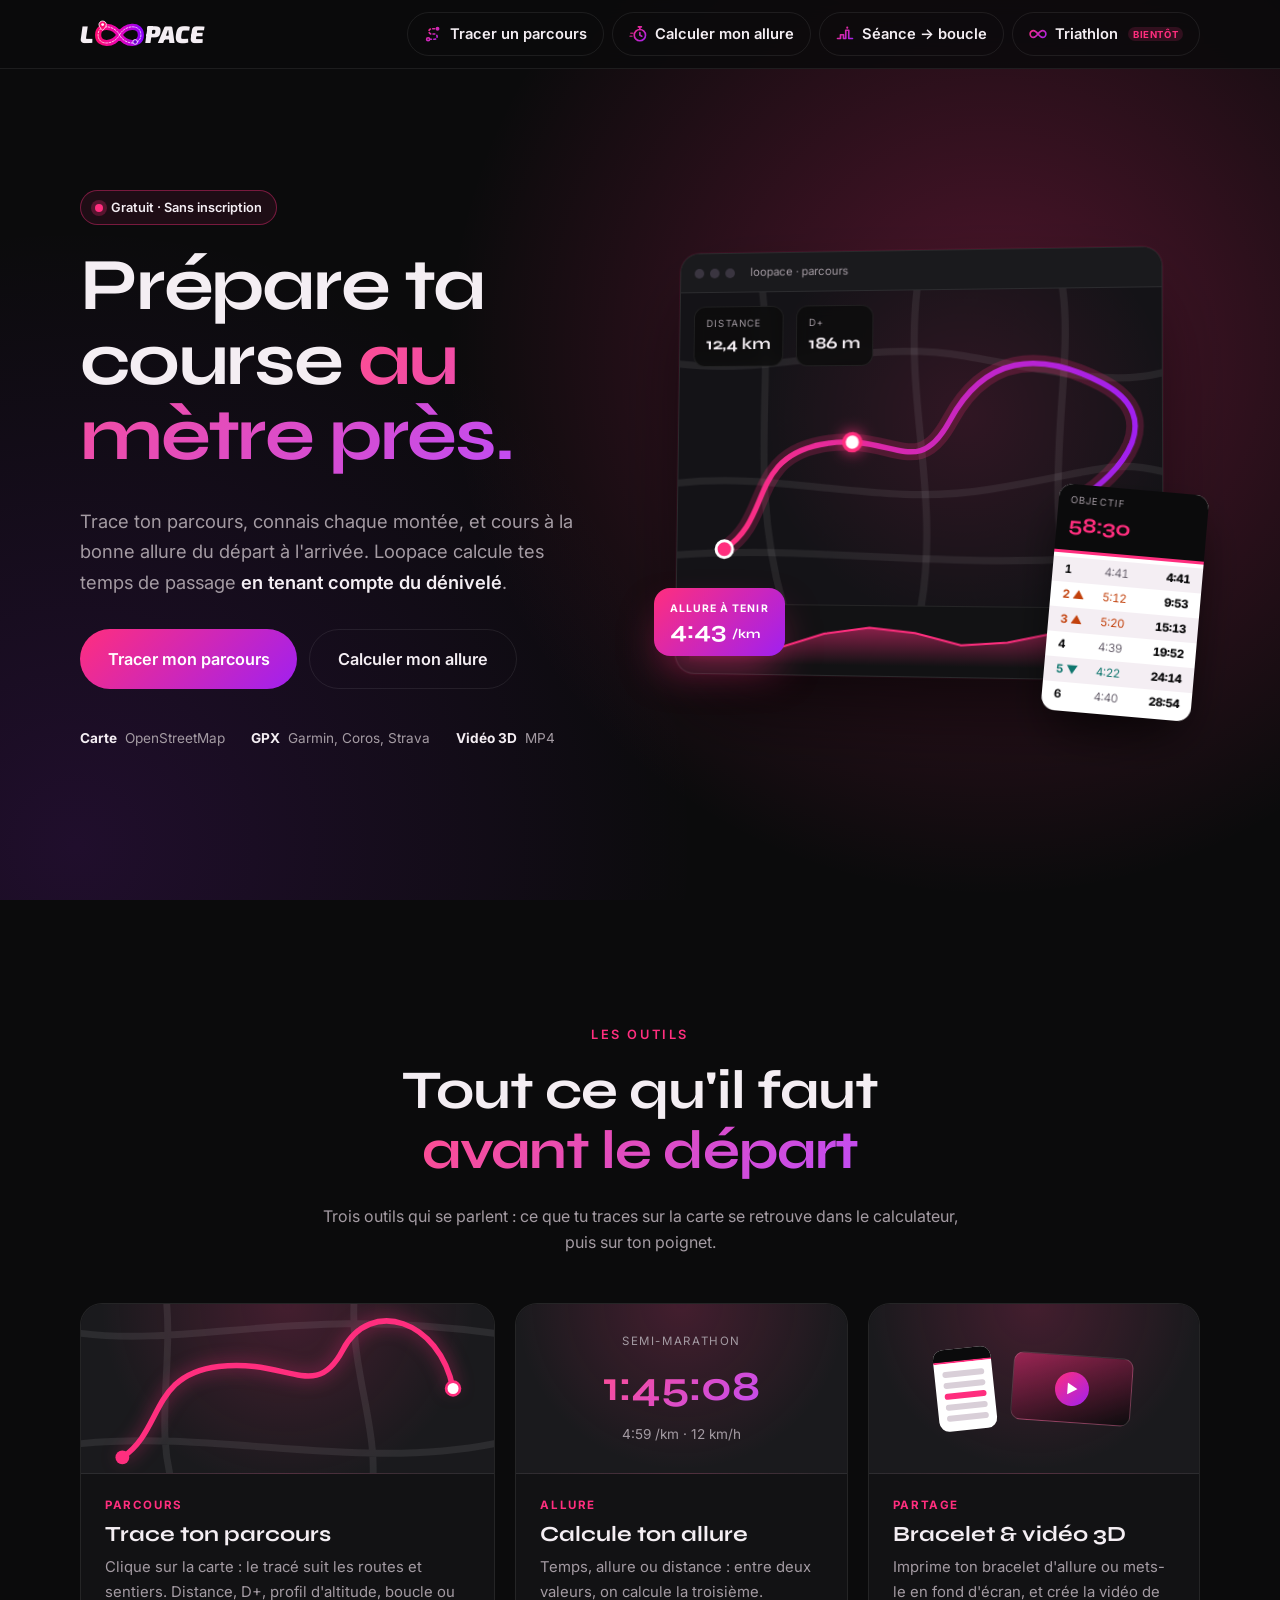
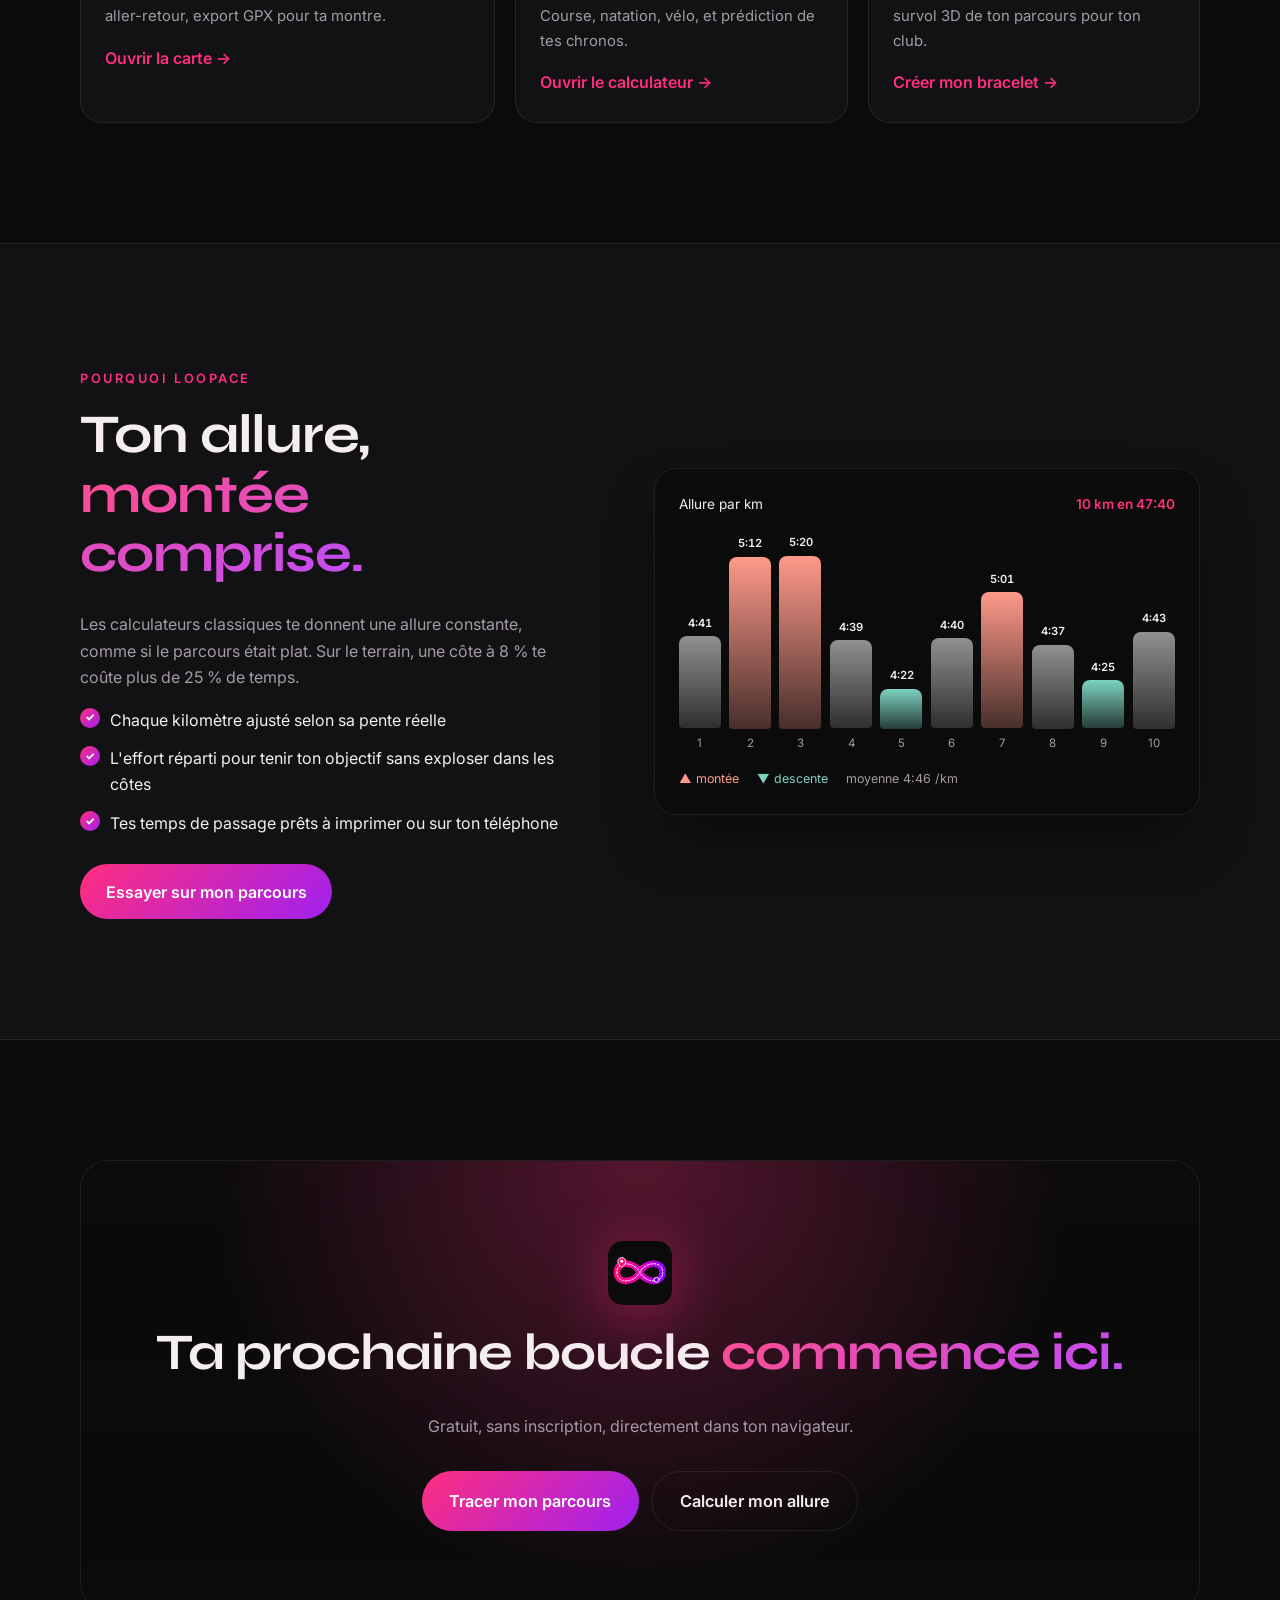
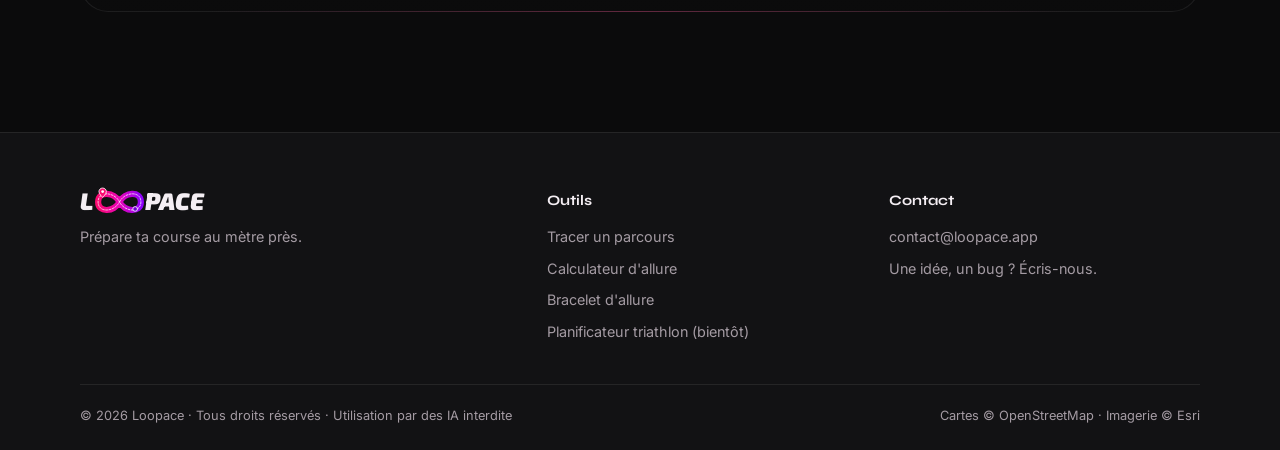
==== commit f59c5683: "Séance : import .fit, sports, boucles sans grandes routes ; triathlon « bientôt » Séance → boucle - " ====
--- a/index.html
+++ b/index.html
@@ -13,7 +13,7 @@
   <link rel="preconnect" href="https://fonts.googleapis.com">
   <link rel="preconnect" href="https://fonts.gstatic.com" crossorigin>
   <link href="https://fonts.googleapis.com/css2?family=Syne:wght@600;700;800&family=Inter:wght@400;500;600;700&family=Exo+2:ital,wght@1,900&display=swap" rel="stylesheet">
-  <link rel="stylesheet" href="styles.css?v=101">
+  <link rel="stylesheet" href="styles.css?v=112">
   <link rel="stylesheet" href="home.css?v=103">
   <!-- Thème couleurs du logo : supprimer cette ligne pour revenir au rose d'origine -->
   <link rel="stylesheet" href="theme-logo.css?v=93">
@@ -29,7 +29,7 @@
       <a href="parcours.html" title="Tracer un parcours" class="nav__link"><svg class="ico" viewBox="0 0 24 24" fill="none" stroke="url(#lpGrad)" stroke-width="2.2" stroke-linecap="round" stroke-linejoin="round" aria-hidden="true"><path d="M7.5 19H14a3.5 3.5 0 0 0 0-7h-4a3.5 3.5 0 0 1 0-7h5.5" stroke-dasharray="2.4 3.2"/><circle cx="5.5" cy="19" r="2"/><circle cx="18" cy="5" r="2.6" class="ico-dot" fill="url(#lpGrad)" stroke="none"/></svg><span class="nav__full">Tracer un parcours</span><span class="nav__short">Parcours</span></a>
       <a href="allure.html" title="Calculer mon allure" class="nav__link"><svg class="ico" viewBox="0 0 24 24" fill="none" stroke="url(#lpGrad)" stroke-width="2.2" stroke-linecap="round" stroke-linejoin="round" aria-hidden="true"><g transform="translate(1.5 0)"><circle cx="13" cy="13.5" r="7.5"/><path d="M13 10v3.5l2.5 1.5M11 2.5h4M13 2.5V6"/><path d="M1 11h2.5M0 15h2.5" opacity=".7"/></g></svg><span class="nav__full">Calculer mon allure</span><span class="nav__short">Allure</span></a>
       <a href="seance.html" title="Séance → boucle" class="nav__link"><svg class="ico" viewBox="0 0 24 24" fill="none" stroke="url(#lpGrad)" stroke-width="2.2" stroke-linecap="round" stroke-linejoin="round" aria-hidden="true"><path d="M2 18h4v-5h4v5h3V7h4v11h5"/><circle cx="15" cy="3.5" r="1.4" class="ico-dot" fill="url(#lpGrad)" stroke="none"/></svg><span class="nav__full">Séance → boucle</span><span class="nav__short">Séance</span></a>
-      <a href="triathlon.html" title="Planificateur triathlon" class="nav__link"><svg class="ico" viewBox="0 0 24 24" fill="none" stroke="url(#lpGrad)" stroke-width="2.2" stroke-linecap="round" stroke-linejoin="round" aria-hidden="true"><path d="M12 12c-2.2-2.8-3.8-4.5-6-4.5a4.5 4.5 0 0 0 0 9c2.2 0 3.8-1.7 6-4.5zm0 0c2.2 2.8 3.8 4.5 6 4.5a4.5 4.5 0 0 0 0-9c-2.2 0-3.8 1.7-6 4.5z"/></svg><span class="nav__full">Triathlon</span><span class="nav__short">Tri</span></a>
+      <a href="triathlon.html" title="Planificateur triathlon (bientôt)" class="nav__link"><svg class="ico" viewBox="0 0 24 24" fill="none" stroke="url(#lpGrad)" stroke-width="2.2" stroke-linecap="round" stroke-linejoin="round" aria-hidden="true"><path d="M12 12c-2.2-2.8-3.8-4.5-6-4.5a4.5 4.5 0 0 0 0 9c2.2 0 3.8-1.7 6-4.5zm0 0c2.2 2.8 3.8 4.5 6 4.5a4.5 4.5 0 0 0 0-9c-2.2 0-3.8 1.7-6 4.5z"/></svg><span class="nav__full">Triathlon</span><span class="nav__short">Tri</span><em class="nav__soon">Bientôt</em></a>
     </nav>
   </header>
 
@@ -244,7 +244,7 @@
         <a href="parcours.html">Tracer un parcours</a>
         <a href="allure.html">Calculateur d'allure</a>
         <a href="allure.html#routeSection">Bracelet d'allure</a>
-        <a href="triathlon.html">Planificateur triathlon</a>
+        <a href="triathlon.html">Planificateur triathlon (bientôt)</a>
       </nav>
       <div class="h-footer__links">
         <strong>Contact</strong>
--- a/styles.css
+++ b/styles.css
@@ -200,3 +200,8 @@
 select option,
 select optgroup { background-color: #121214; color: #f4eef3; }
 select optgroup { color: var(--pink); font-style: normal; font-weight: 700; }
+
+/* ----- Pastille « Bientôt » dans le menu (page en préparation) ----- */
+.nav__soon { margin-left: 2px; padding: .15em .5em; border-radius: 999px; background: rgba(var(--accent-rgb), .15); color: var(--pink); font: 700 .6rem var(--font-body); font-style: normal; letter-spacing: .06em; text-transform: uppercase; }
+.nav__link.is-active .nav__soon { background: rgba(255, 255, 255, .22); color: var(--on-accent); }
+@media (max-width: 480px) { .nav__soon { display: none; } }
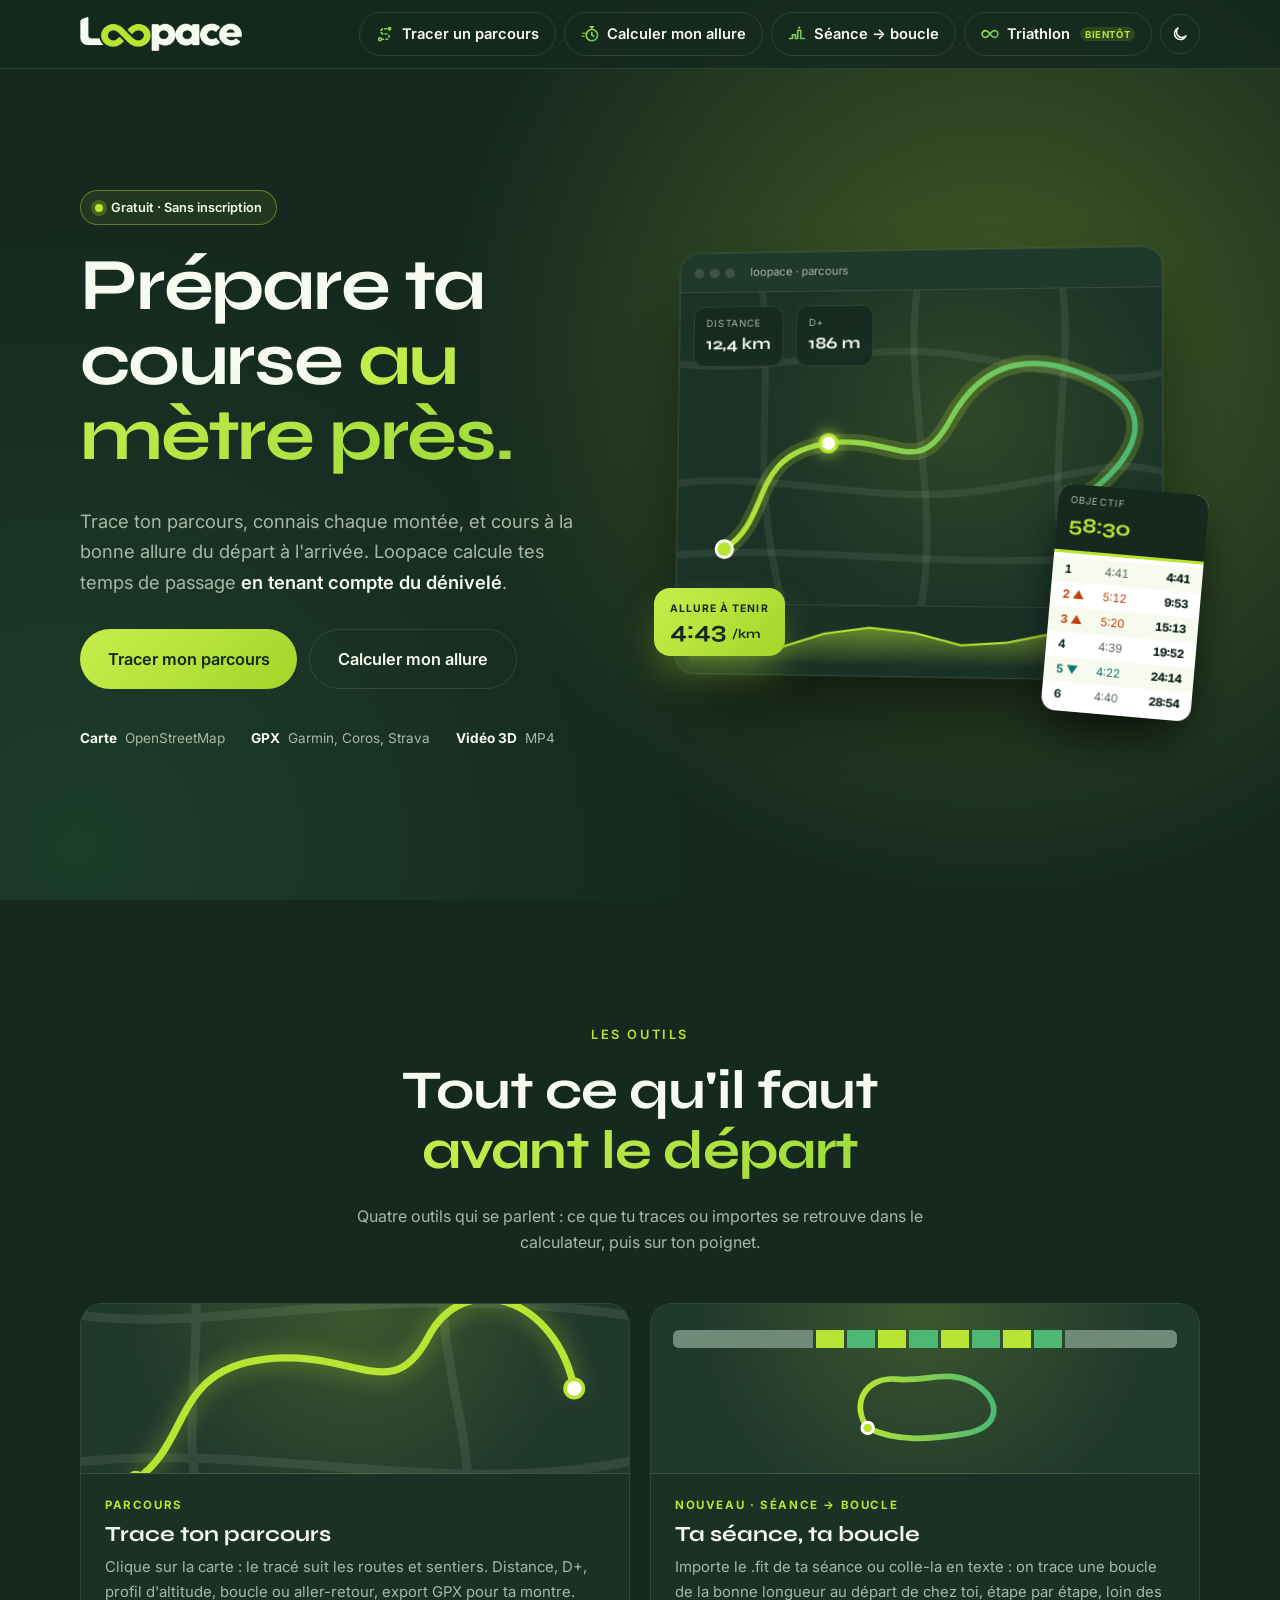
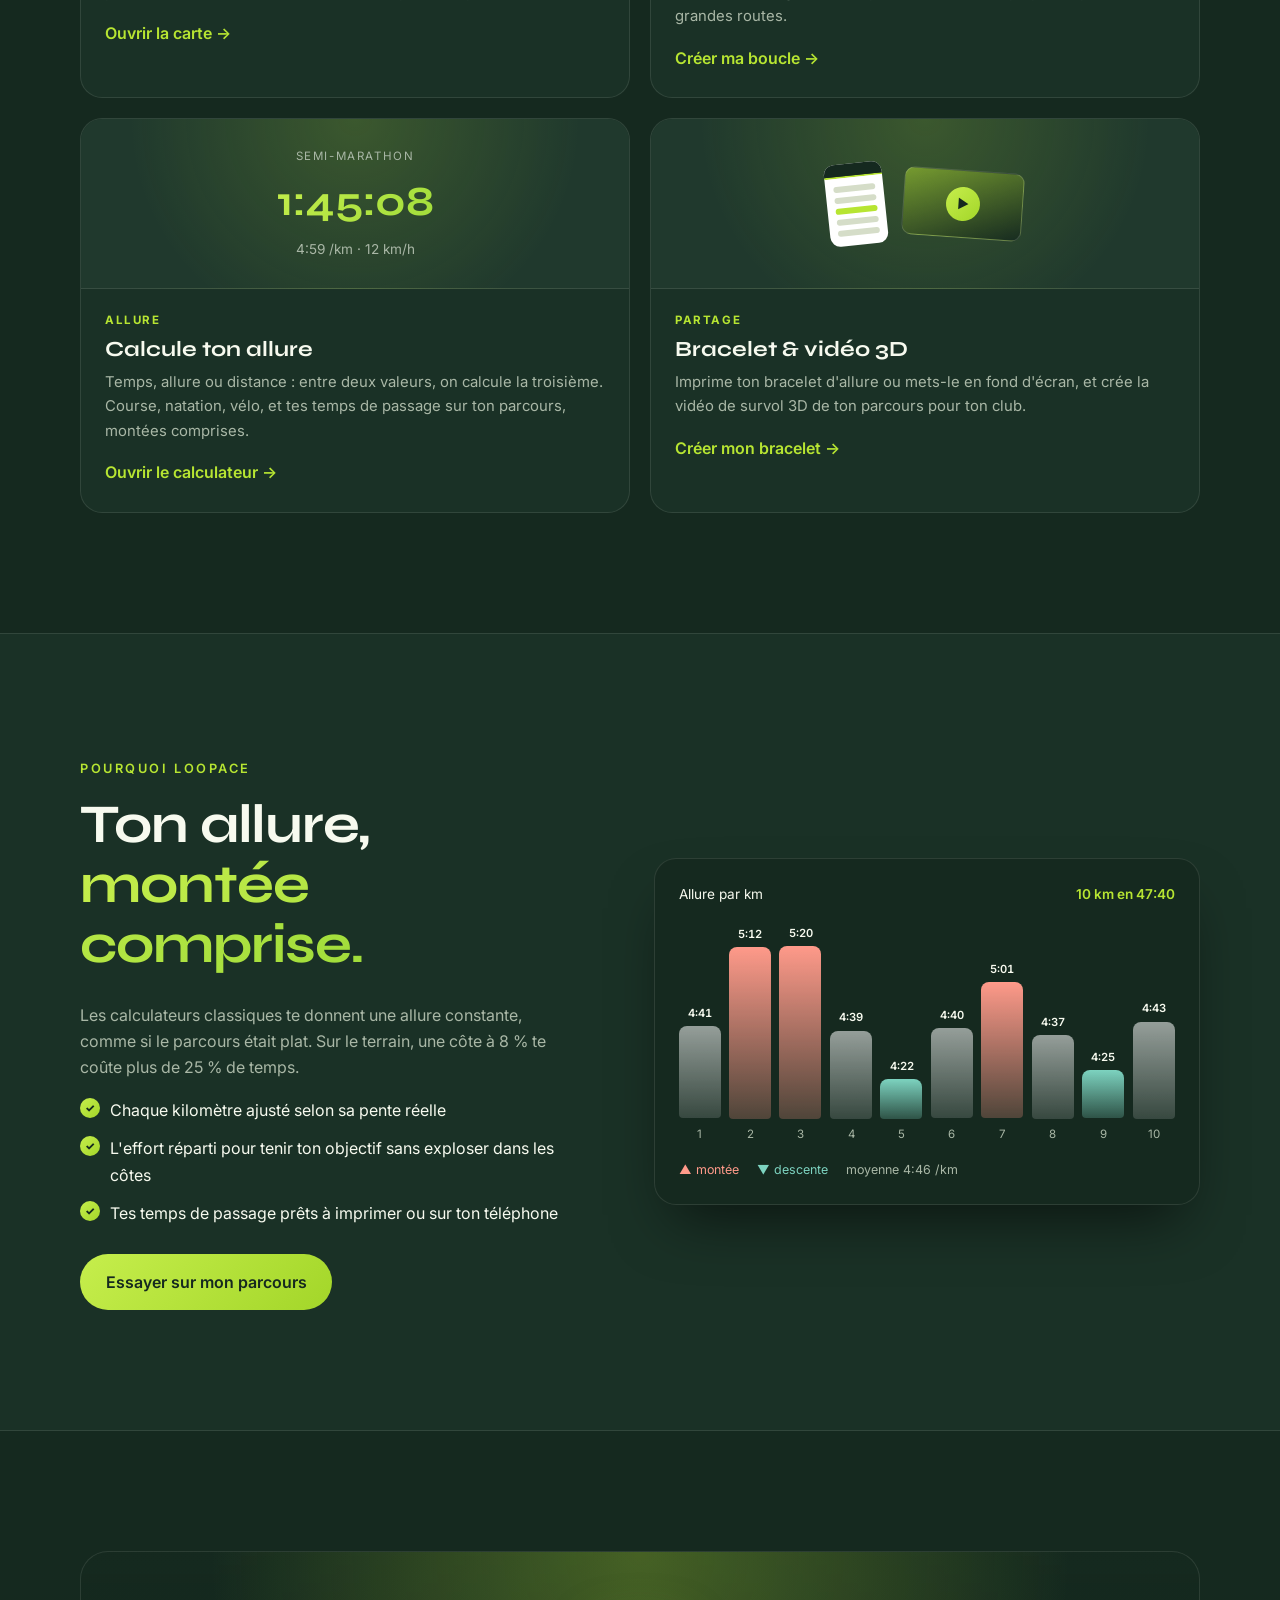
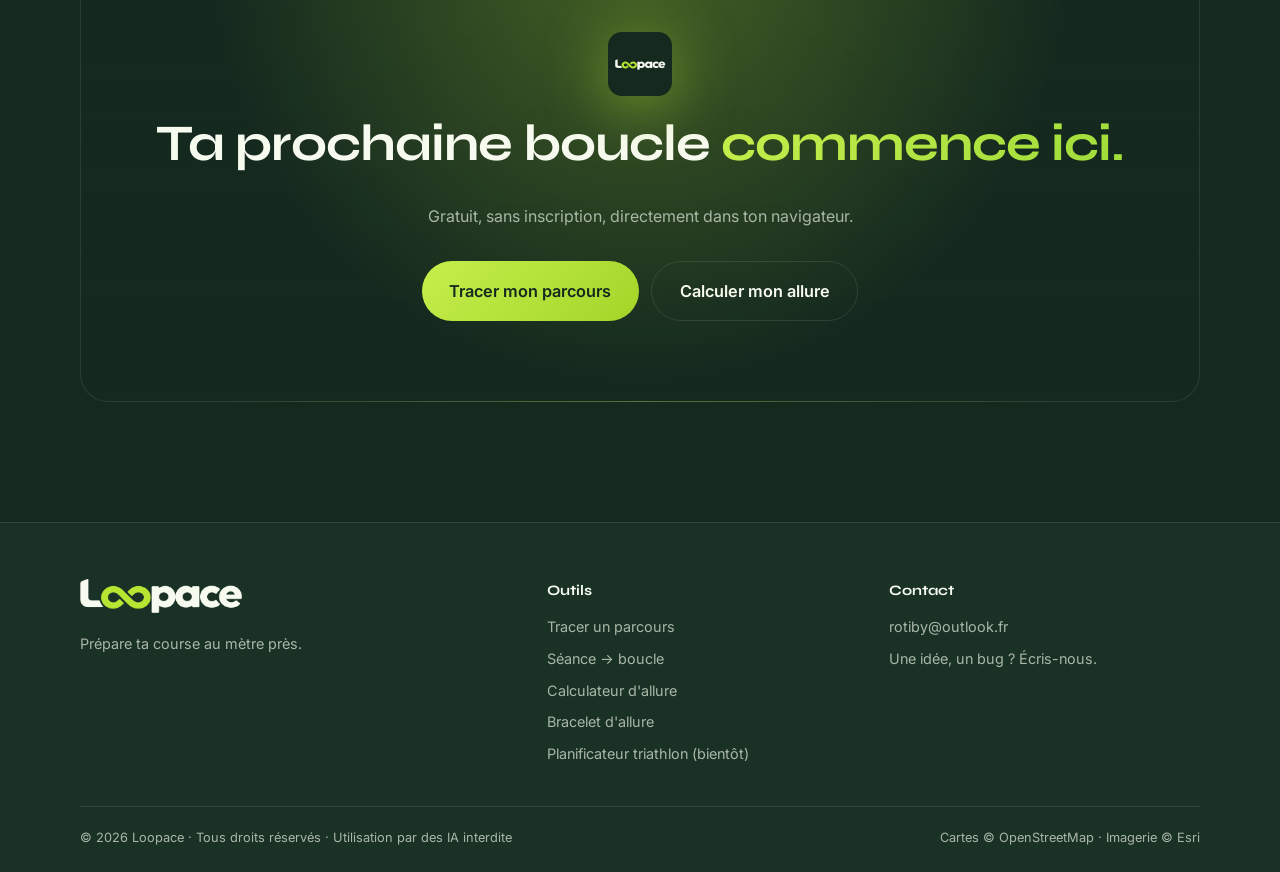
==== commit 7231a6fa: "Nouvelle identité Loopace (kit logo, citron / vert sombre), thème clair, accueil à 4 outils - Logo e" ====
--- a/index.html
+++ b/index.html
@@ -8,22 +8,25 @@
   <meta name="tdm-reservation" content="1">
   <title>Loopace — Prépare ta course au mètre près</title>
   <meta name="description" content="Loopace : trace tes parcours de course, calcule ton allure en tenant compte du dénivelé, imprime ton bracelet d'allure et crée la vidéo 3D de ta sortie. Gratuit, sans inscription.">
-  <link rel="icon" type="image/svg+xml" href="assets/logo-loop.svg">
-  <link rel="icon" type="image/png" href="assets/favicon.png">
+  <link rel="icon" type="image/png" sizes="32x32" href="assets/loopace-icone-32.png">
+  <link rel="icon" type="image/png" sizes="192x192" href="assets/loopace-icone-192.png">
+  <link rel="apple-touch-icon" href="assets/loopace-icone-180.png">
   <link rel="preconnect" href="https://fonts.googleapis.com">
   <link rel="preconnect" href="https://fonts.gstatic.com" crossorigin>
   <link href="https://fonts.googleapis.com/css2?family=Syne:wght@600;700;800&family=Inter:wght@400;500;600;700&family=Exo+2:ital,wght@1,900&display=swap" rel="stylesheet">
-  <link rel="stylesheet" href="styles.css?v=112">
-  <link rel="stylesheet" href="home.css?v=103">
+  <link rel="stylesheet" href="styles.css?v=138">
+  <link rel="stylesheet" href="home.css?v=130">
   <!-- Thème couleurs du logo : supprimer cette ligne pour revenir au rose d'origine -->
-  <link rel="stylesheet" href="theme-logo.css?v=93">
+  <link rel="stylesheet" href="theme-logo.css?v=130">
+  <link rel="stylesheet" href="theme-light.css?v=137">
+  <script>try { if (localStorage.getItem("loopace-theme") === "light") document.documentElement.dataset.theme = "light"; } catch (e) {}</script>
 </head>
 <body class="page-home">
   <svg width="0" height="0" style="position:absolute" aria-hidden="true"><defs><linearGradient id="lpGrad" gradientUnits="userSpaceOnUse" x1="2" y1="3" x2="22" y2="21"><stop offset="0" style="stop-color:var(--pink)"/><stop offset="1" style="stop-color:var(--lilac)"/></linearGradient></defs></svg>
 
   <header class="nav" id="nav">
     <a href="#accueil" class="nav__brand" aria-label="Loopace — accueil">
-      <span class="logo">L<img src="assets/logo-infinity.svg" alt="OO" class="logo__inf" width="124" height="70">PACE</span>
+      <span class="logo"><img class="logo__img logo__img--on-dark" src="assets/loopace-logo-clair.png" alt="Loopace" width="502" height="104"><img class="logo__img logo__img--on-light" src="assets/loopace-logo-sombre.png" alt="" width="502" height="104"></span>
     </a>
     <nav class="nav__links" aria-label="Outils">
       <a href="parcours.html" title="Tracer un parcours" class="nav__link"><svg class="ico" viewBox="0 0 24 24" fill="none" stroke="url(#lpGrad)" stroke-width="2.2" stroke-linecap="round" stroke-linejoin="round" aria-hidden="true"><path d="M7.5 19H14a3.5 3.5 0 0 0 0-7h-4a3.5 3.5 0 0 1 0-7h5.5" stroke-dasharray="2.4 3.2"/><circle cx="5.5" cy="19" r="2"/><circle cx="18" cy="5" r="2.6" class="ico-dot" fill="url(#lpGrad)" stroke="none"/></svg><span class="nav__full">Tracer un parcours</span><span class="nav__short">Parcours</span></a>
@@ -126,7 +129,7 @@
         <div class="h-head reveal">
           <p class="eyebrow">Les outils</p>
           <h2>Tout ce qu'il faut <span class="grad">avant le départ</span></h2>
-          <p>Trois outils qui se parlent : ce que tu traces sur la carte se retrouve dans le calculateur, puis sur ton poignet.</p>
+          <p>Quatre outils qui se parlent : ce que tu traces ou importes se retrouve dans le calculateur, puis sur ton poignet.</p>
         </div>
 
         <div class="h-tools">
@@ -147,6 +150,24 @@
             </div>
           </a>
 
+          <a class="h-tool reveal" href="seance.html">
+            <div class="h-tool__visual h-tool__visual--seance" aria-hidden="true">
+              <div class="h-seance">
+                <i class="w" style="flex-grow:5"></i><i class="h"></i><i class="e"></i><i class="h"></i><i class="e"></i><i class="h"></i><i class="e"></i><i class="h"></i><i class="e"></i><i class="c" style="flex-grow:4"></i>
+              </div>
+              <svg viewBox="0 0 120 60" class="h-seance__loop">
+                <path d="M20 46 C8 30 18 10 40 12 S78 4 96 16 S112 46 88 50 S40 56 20 46Z"/>
+                <circle cx="20" cy="46" r="4"/>
+              </svg>
+            </div>
+            <div class="h-tool__body">
+              <span class="h-tool__tag">Nouveau · Séance → boucle</span>
+              <h3>Ta séance, ta boucle</h3>
+              <p>Importe le .fit de ta séance ou colle-la en texte : on trace une boucle de la bonne longueur au départ de chez toi, étape par étape, loin des grandes routes.</p>
+              <span class="h-tool__link">Créer ma boucle →</span>
+            </div>
+          </a>
+
           <a class="h-tool reveal" href="allure.html">
             <div class="h-tool__visual h-tool__visual--pace" aria-hidden="true">
               <div class="h-pace">
@@ -158,7 +179,7 @@
             <div class="h-tool__body">
               <span class="h-tool__tag">Allure</span>
               <h3>Calcule ton allure</h3>
-              <p>Temps, allure ou distance : entre deux valeurs, on calcule la troisième. Course, natation, vélo, et prédiction de tes chronos.</p>
+              <p>Temps, allure ou distance : entre deux valeurs, on calcule la troisième. Course, natation, vélo, et tes temps de passage sur ton parcours, montées comprises.</p>
               <span class="h-tool__link">Ouvrir le calculateur →</span>
             </div>
           </a>
@@ -221,7 +242,7 @@
     <section class="section">
       <div class="container">
         <div class="h-final reveal">
-          <img src="assets/logo-loop.svg" alt="" width="72" height="72">
+          <img src="assets/loopace-icone-192.png" alt="" width="72" height="72" class="foot-icon">
           <h2>Ta prochaine boucle <span class="grad">commence ici.</span></h2>
           <p>Gratuit, sans inscription, directement dans ton navigateur.</p>
           <div class="h-hero__actions">
@@ -236,19 +257,20 @@
   <footer class="h-footer">
     <div class="container h-footer__grid">
       <div class="h-footer__brand">
-        <a href="#accueil" class="nav__brand"><span class="logo">L<img src="assets/logo-infinity.svg" alt="OO" class="logo__inf" width="124" height="70">PACE</span></a>
+        <a href="#accueil" class="nav__brand"><span class="logo"><img class="logo__img logo__img--on-dark" src="assets/loopace-logo-clair.png" alt="Loopace" width="502" height="104"><img class="logo__img logo__img--on-light" src="assets/loopace-logo-sombre.png" alt="" width="502" height="104"></span></a>
         <p>Prépare ta course au mètre près.</p>
       </div>
       <nav class="h-footer__links" aria-label="Outils">
         <strong>Outils</strong>
         <a href="parcours.html">Tracer un parcours</a>
+        <a href="seance.html">Séance → boucle</a>
         <a href="allure.html">Calculateur d'allure</a>
         <a href="allure.html#routeSection">Bracelet d'allure</a>
         <a href="triathlon.html">Planificateur triathlon (bientôt)</a>
       </nav>
       <div class="h-footer__links">
         <strong>Contact</strong>
-        <a href="mailto:contact@loopace.app">contact@loopace.app</a>
+        <a href="mailto:rotiby@outlook.fr">rotiby@outlook.fr</a>
         <span>Une idée, un bug ? Écris-nous.</span>
       </div>
     </div>
@@ -258,6 +280,6 @@
     </div>
   </footer>
 
-  <script src="script.js?v=93"></script>
+  <script src="script.js?v=130"></script>
 </body>
 </html>
--- a/styles.css
+++ b/styles.css
@@ -1,17 +1,17 @@
-/* ===== DA Loopace : noir & rose ===== */
+/* ===== DA Loopace : vert sombre & citron (couleurs finales dans theme-logo.css) ===== */
 :root {
-  --black: #0b0b0c;
-  --black-2: #121214;
-  --black-3: #1a1a1d;
-  --line: rgba(255, 255, 255, 0.08);
-  --text: #f4eef3;
-  --muted: #a49ba3;
-  --pink: #d885cc;          /* rose du logo */
-  --lilac: #c98bef;         /* reflet violet du logo */
+  --black: #15291F;
+  --black-2: #1a3126;
+  --black-3: #20392d;
+  --line: rgba(247, 250, 239, .1);
+  --text: #F7FAEF;
+  --muted: #a9b7a6;
+  --pink: #B7E532;          /* citron vert du logo */
+  --lilac: #4cb873;         /* vert moyen */
   --grad: linear-gradient(135deg, var(--pink) 0%, var(--lilac) 100%);
   --grad-text: var(--grad);          /* dégradé utilisé sur du texte */
-  --accent-rgb: 216, 133, 204;       /* = --pink, pour les transparences rgba() */
-  --accent2-rgb: 201, 139, 239;      /* = --lilac */
+  --accent-rgb: 183, 229, 50;        /* = --pink, pour les transparences rgba() */
+  --accent2-rgb: 76, 184, 115;       /* = --lilac */
   --on-accent: var(--black);         /* texte posé sur un fond d'accent */
   --radius: 18px;
   --font-display: "Syne", system-ui, sans-serif;
@@ -98,12 +98,13 @@
   justify-content: space-between;
   gap: 16px;
   padding: 12px max(16px, calc((100% - 1120px) / 2));
-  background: rgba(11, 11, 12, .88);
+  background: rgba(21, 41, 31, .88);
   backdrop-filter: blur(14px);
   -webkit-backdrop-filter: blur(14px);
   border-bottom: 1px solid var(--line);
 }
-.nav__brand { display: flex; align-items: center; flex: none; }
+.nav__brand { display: flex; flex-direction: column; align-items: center; flex: none; }
+.nav__brand .logo { font-size: 1.75rem; }
 .nav__links { display: flex; align-items: center; gap: 8px; }
 .nav__link {
   display: inline-flex; align-items: center; gap: 8px;
@@ -163,11 +164,24 @@
   letter-spacing: .01em;
   color: var(--text);
 }
-.logo .logo__inf,
-.nav__brand .logo .logo__inf { width: auto; height: 1.2em; margin: -.1em 0 -.1em .03em; }
-
+/* Logo du kit : image texte clair (thème sombre) ou texte sombre (thème clair) */
+.logo__img { display: block; width: auto; height: 1.2em; }
+.logo__img--on-light { display: none; }
+.foot-icon { border-radius: 22%; }
+
+/* Écrans moyens : menu un peu resserré pour garder le bouton clair/sombre visible */
+@media (max-width: 1120px) {
+  .nav__links { gap: 6px; }
+  .nav__link { padding: 9px 12px; }
+  .nav__full { display: none; }
+  .nav__short { display: inline; }
+}
+@media (max-width: 900px) {
+  .nav__links { gap: 4px; }
+  .nav .logo { font-size: 1.45rem; }
+}
 /* Petits écrans : libellés courts, mais toujours visibles */
-@media (max-width: 640px) {
+@media (max-width: 760px) {
   .nav { gap: 10px; }
   .nav .logo { font-size: 1.2rem; }
   .nav__link { padding: 8px 12px; font-size: .85rem; gap: 6px; }
@@ -175,8 +189,8 @@
   .nav__short { display: inline; }
 }
 /* Très petits écrans : icônes seules, sauf la page en cours qui garde son nom */
-@media (max-width: 480px) {
-  .nav .logo { font-size: 1.05rem; }
+@media (max-width: 660px) {
+  .nav .logo { font-size: 1.2rem; }
   .nav__link { padding: 9px; }
   .nav__link .nav__short { display: none; }
   .nav__link.is-active { padding: 8px 12px; }
@@ -198,10 +212,13 @@
 /* ----- Menus déroulants : liste sombre et lisible (en-têtes de groupe compris) ----- */
 select { color-scheme: dark; }
 select option,
-select optgroup { background-color: #121214; color: #f4eef3; }
+select optgroup { background-color: var(--black-2); color: var(--text); }
 select optgroup { color: var(--pink); font-style: normal; font-weight: 700; }
 
 /* ----- Pastille « Bientôt » dans le menu (page en préparation) ----- */
 .nav__soon { margin-left: 2px; padding: .15em .5em; border-radius: 999px; background: rgba(var(--accent-rgb), .15); color: var(--pink); font: 700 .6rem var(--font-body); font-style: normal; letter-spacing: .06em; text-transform: uppercase; }
-.nav__link.is-active .nav__soon { background: rgba(255, 255, 255, .22); color: var(--on-accent); }
-@media (max-width: 480px) { .nav__soon { display: none; } }
+.nav__link.is-active .nav__soon { background: rgba(21, 41, 31, .15); color: var(--on-accent); }
+@media (max-width: 660px) { .nav__soon { display: none; } }
+@media (max-width: 370px) {
+  .nav .logo { font-size: 1.05rem; }
+}
--- a/home.css
+++ b/home.css
@@ -24,7 +24,7 @@
   background:
     radial-gradient(circle at 75% 40%, rgba(var(--accent-rgb), .28), transparent 45%),
     radial-gradient(circle at 10% 90%, rgba(var(--accent2-rgb), .14), transparent 40%),
-    linear-gradient(90deg, var(--black) 20%, rgba(11, 11, 12, .6) 60%, rgba(11, 11, 12, .85));
+    linear-gradient(90deg, var(--black) 20%, rgba(21, 41, 31, .6) 60%, rgba(21, 41, 31, .85));
   animation: drift 30s ease-in-out infinite alternate;
 }
 .h-hero__grid {
@@ -83,14 +83,14 @@
   border-bottom: 1px solid var(--line);
   background: var(--black-3);
 }
-.h-mock__bar span { width: 10px; height: 10px; border-radius: 50%; background: #3a3540; }
+.h-mock__bar span { width: 10px; height: 10px; border-radius: 50%; background: #3b5446; }
 .h-mock__bar em { margin-left: 10px; font-style: normal; font-size: .72rem; color: var(--muted); }
 .h-mock__map {
   position: relative;
   aspect-ratio: 400 / 260;
   background:
     radial-gradient(circle at 60% 40%, rgba(var(--accent-rgb), .12), transparent 60%),
-    #141317;
+    #1b3327;
 }
 .h-mock__map svg { position: absolute; inset: 0; width: 100%; height: 100%; }
 .h-streets path { fill: none; stroke: rgba(255, 255, 255, .07); stroke-width: 6; stroke-linecap: round; }
@@ -111,7 +111,7 @@
   display: grid;
   padding: 8px 12px;
   border-radius: 12px;
-  background: rgba(11, 11, 12, .82);
+  background: rgba(21, 41, 31, .82);
   backdrop-filter: blur(6px);
   border: 1px solid var(--line);
 }
@@ -130,19 +130,19 @@
   border-radius: 14px;
   overflow: hidden;
   background: #fff;
-  color: #0b0b0c;
+  color: #15291F;
   box-shadow: 0 24px 50px -10px rgba(0, 0, 0, .7);
   transform: rotate(5deg);
   animation: float 6s ease-in-out infinite;
 }
-.h-band__head { background: #0b0b0c; color: #fff; padding: 8px 12px; border-bottom: 3px solid var(--pink); }
-.h-band__head small { display: block; font-size: .6rem; text-transform: uppercase; letter-spacing: .12em; color: #a49ba3; }
+.h-band__head { background: #15291F; color: #fff; padding: 8px 12px; border-bottom: 3px solid var(--pink); }
+.h-band__head small { display: block; font-size: .6rem; text-transform: uppercase; letter-spacing: .12em; color: #a9b7a6; }
 .h-band__head strong { font-family: var(--font-display); font-size: 1.3rem; color: var(--pink); }
 .h-band ol { list-style: none; margin: 0; padding: 4px 0; }
 .h-band li { display: grid; grid-template-columns: 34px 1fr auto; gap: 6px; padding: 3px 12px; font-size: .72rem; font-variant-numeric: tabular-nums; }
-.h-band li:nth-child(odd) { background: #f4eef3; }
+.h-band li:nth-child(odd) { background: #F7FAEF; }
 .h-band li span { font-weight: 700; }
-.h-band li em { font-style: normal; color: #6b6470; }
+.h-band li em { font-style: normal; color: #5b6b60; }
 .h-band li b { font-weight: 800; }
 .h-band li.up em, .h-band li.up span { color: #c2410c; }
 .h-band li.down em, .h-band li.down span { color: #0f766e; }
@@ -166,7 +166,7 @@
 /* ===== Outils ===== */
 .h-tools {
   display: grid;
-  grid-template-columns: 1.25fr 1fr 1fr;
+  grid-template-columns: repeat(2, minmax(0, 1fr)); /* 4 outils : 2 × 2 */
   gap: 20px;
 }
 .h-tool {
@@ -198,6 +198,16 @@
   -webkit-background-clip: text; background-clip: text; color: transparent;
 }
 .h-pace em { font-style: normal; font-size: .85rem; color: var(--muted); }
+/* Séance → boucle : la séance en frise, et la boucle qui va avec */
+.h-tool__visual--seance { display: grid; align-content: center; justify-items: center; gap: 14px; padding: 18px 22px; }
+.h-seance { display: flex; gap: 3px; width: 100%; height: 18px; border-radius: 6px; overflow: hidden; }
+.h-seance i { flex: 1 1 0; }
+.h-seance .w, .h-seance .c { background: var(--se-warm); }
+.h-seance .h { background: var(--pink); }
+.h-seance .e { background: var(--lilac); }
+.h-seance__loop { width: 190px; height: 86px; }
+.h-seance__loop path { fill: none; stroke: url(#hRoute); stroke-width: 4; stroke-linecap: round; }
+.h-seance__loop circle { fill: var(--pink); stroke: #fff; stroke-width: 2; }
 .h-tool__visual--share { display: flex; align-items: center; justify-content: center; gap: 18px; }
 .h-mini-band {
   display: grid; gap: 5px;
@@ -207,14 +217,14 @@
   position: relative;
   transform: rotate(-6deg);
 }
-.h-mini-band::before { content: ""; position: absolute; inset: 0 0 auto 0; height: 14px; background: #0b0b0c; border-bottom: 2px solid var(--pink); border-radius: 10px 10px 0 0; }
-.h-mini-band i { height: 6px; border-radius: 3px; background: #d9cfd8; }
+.h-mini-band::before { content: ""; position: absolute; inset: 0 0 auto 0; height: 14px; background: #15291F; border-bottom: 2px solid var(--pink); border-radius: 10px 10px 0 0; }
+.h-mini-band i { height: 6px; border-radius: 3px; background: #d5ddc8; }
 .h-mini-band i.hl { background: var(--pink); }
 .h-mini-video {
   display: grid; place-items: center;
   width: 120px; aspect-ratio: 16 / 9;
   border-radius: 10px;
-  background: linear-gradient(160deg, rgba(var(--accent-rgb), .5), rgba(11, 11, 12, .9));
+  background: linear-gradient(160deg, rgba(var(--accent-rgb), .5), rgba(21, 41, 31, .9));
   border: 1px solid rgba(255, 255, 255, .15);
   transform: rotate(4deg);
 }
@@ -275,7 +285,7 @@
   border: 1px solid var(--line);
   background:
     radial-gradient(circle at 50% 0%, rgba(var(--accent-rgb), .3), transparent 60%),
-    linear-gradient(rgba(11, 11, 12, .7), rgba(11, 11, 12, .9));
+    linear-gradient(rgba(21, 41, 31, .7), rgba(21, 41, 31, .9));
 }
 .h-final img { width: 64px; height: auto; margin-bottom: 14px; filter: drop-shadow(0 10px 30px rgba(var(--accent-rgb), .5)); animation: float 6s ease-in-out infinite; }
 .h-final h2 { font-size: clamp(2rem, 5vw, 3.2rem); }
@@ -286,6 +296,7 @@
 .h-footer { border-top: 1px solid var(--line); background: var(--black-2); padding: 56px 0 24px; font-size: .9rem; }
 .h-footer__grid { display: grid; grid-template-columns: 1.4fr 1fr 1fr; gap: 32px; }
 .h-footer__brand p { margin: 12px 0 0; }
+.h-footer__brand .nav__brand { display: inline-flex; } /* logo + slogan calés à gauche */
 .h-footer__links { display: grid; gap: 8px; align-content: start; }
 .h-footer__links strong { font-family: var(--font-display); margin-bottom: 4px; }
 .h-footer__links a { color: var(--muted); transition: color .2s; }
@@ -308,7 +319,6 @@
   .h-hero { min-height: 0; padding-top: 110px; }
   .h-mock { max-width: 560px; margin: 0 auto; width: 100%; }
   .h-tools { grid-template-columns: 1fr 1fr; }
-  .h-tool--big { grid-column: 1 / -1; }
   .h-diff { grid-template-columns: 1fr; }
 }
 @media (max-width: 640px) {
--- a/theme-logo.css
+++ b/theme-logo.css
@@ -1,17 +1,22 @@
 /* =========================================================
-   THÈME « COULEURS DU LOGO » — dégradé rose → violet (sans bleu)
-   Remplace les couleurs d'accent de styles.css.
-   ↩ Pour revenir au rose pâle d'origine : supprimer la ligne
-     <link rel="stylesheet" href="theme-logo.css…"> dans index.html,
-     parcours.html et allure.html.
+   THÈME LOOPACE — palette du kit logo (LIRE-MOI.txt)
+     Citron vert #B7E532 · Vert sombre #15291F · Blanc doux #F7FAEF
+   Thème sombre (par défaut). Le thème clair est dans theme-light.css.
+   Boutons : citron avec texte vert sombre.
    ========================================================= */
 :root {
-  --pink: #ff2e7e;                 /* rose vif du logo */
-  --lilac: #a020f0;                /* violet (on s'arrête avant le bleu) */
-  --grad: linear-gradient(135deg, #ff2e7e 0%, #a020f0 100%);
-  /* sur du texte, un peu plus clair pour rester lisible sur fond noir */
-  --grad-text: linear-gradient(135deg, #ff4d8f 0%, #c04cf5 100%);
-  --accent-rgb: 255, 46, 126;
-  --accent2-rgb: 160, 32, 240;
-  --on-accent: #ffffff;            /* texte blanc sur le dégradé */
+  --black: #15291F;                /* vert sombre : fond de page */
+  --black-2: #1a3126;              /* sections alternées, pied de page */
+  --black-3: #20392d;              /* cartes, champs */
+  --line: rgba(247, 250, 239, .1);
+  --text: #F7FAEF;                 /* blanc doux */
+  --muted: #a9b7a6;
+  --pink: #B7E532;                 /* citron vert : accent principal */
+  --lilac: #4cb873;                /* vert moyen : second accent (efforts faciles, vélo…) */
+  --grad: linear-gradient(135deg, #c6ee4c 0%, #a3d629 100%);
+  --grad-text: linear-gradient(135deg, #c6ee4c 0%, #9fdc3a 100%);
+  --accent-rgb: 183, 229, 50;
+  --accent2-rgb: 76, 184, 115;
+  --on-accent: #15291F;            /* texte vert sombre sur le citron */
+  --se-warm: #6f8a78;              /* échauffement : vert grisé */
 }
--- a/theme-light.css
+++ b/theme-light.css
@@ -0,0 +1,125 @@
+/* =========================================================
+   THÈME CLAIR — activé par le bouton soleil/lune du menu
+   (attribut data-theme="light" sur <html>, choix gardé dans
+   localStorage « loopace-theme »). Le thème sombre reste celui
+   par défaut : ce fichier ne fait rien tant qu'on ne l'a pas choisi.
+   ========================================================= */
+:root[data-theme="light"] {
+  color-scheme: light;
+  --black: #F7FAEF;                /* blanc doux : fond de page */
+  --black-2: #edf2e2;              /* sections alternées, pied de page */
+  --black-3: #ffffff;              /* cartes, champs */
+  --line: rgba(21, 41, 31, .13);
+  --text: #15291F;                 /* vert sombre */
+  --muted: #536459;
+  --pink: #4d7c0f;                 /* citron assombri : lisible en texte sur fond clair */
+  --lilac: #1f8a4c;
+  --grad: linear-gradient(135deg, #c6ee4c 0%, #a3d629 100%);  /* boutons : citron, texte vert sombre */
+  --grad-text: linear-gradient(135deg, #5a8f0e 0%, #2f7a3a 100%);
+  --accent-rgb: 77, 124, 15;
+  --accent2-rgb: 31, 138, 76;
+  --on-accent: #15291F;
+  --se-warm: #97a99b;
+  --up: #c2410c;                   /* montée */
+  --down: #0f766e;                 /* descente */
+  --error: #c62828;
+  --warn: #b45309;
+}
+
+/* ----- Logo : version texte sombre ----- */
+[data-theme="light"] .logo__img--on-dark { display: none; }
+[data-theme="light"] .logo__img--on-light { display: block; }
+
+/* ----- Bandeaux et pastilles posés sur la page ou la carte ----- */
+[data-theme="light"] .nav { background: rgba(247, 250, 239, .9); }
+[data-theme="light"] .map-pill,
+[data-theme="light"] .se-map__hint,
+[data-theme="light"] .icon-btn,
+[data-theme="light"] .h-mock__stat { background: rgba(255, 255, 255, .9); }
+[data-theme="light"] .leaflet-control-attribution { background: rgba(255, 255, 255, .8) !important; }
+[data-theme="light"] .leaflet-control-layers,
+[data-theme="light"] .leaflet-bar { box-shadow: 0 8px 24px rgba(21, 41, 31, .15) !important; }
+[data-theme="light"] #map { background: #e6ecda; }
+[data-theme="light"] #profileCursor { stroke: var(--text); }
+
+/* ----- Menus déroulants ----- */
+[data-theme="light"] select { color-scheme: light; }
+[data-theme="light"] select option,
+[data-theme="light"] select optgroup { background-color: #ffffff; color: var(--text); }
+[data-theme="light"] select optgroup { color: var(--pink); }
+[data-theme="light"] .tri-clock input[type="time"] { color-scheme: light; }
+
+/* ----- Couleurs montée / descente, erreurs et alertes ----- */
+[data-theme="light"] td.grade.up,
+[data-theme="light"] .tri-grade--up,
+[data-theme="light"] .h-bars__legend .up { color: var(--up); }
+[data-theme="light"] td.grade.down,
+[data-theme="light"] .tri-grade--down,
+[data-theme="light"] .h-bars__legend .down { color: var(--down); }
+[data-theme="light"] .h-bars__grid div::before { background: linear-gradient(180deg, rgba(21, 41, 31, .35), rgba(21, 41, 31, .08)); }
+[data-theme="light"] .h-bars__grid div.up::before { background: linear-gradient(180deg, #ea7a62, rgba(234, 122, 98, .2)); }
+[data-theme="light"] .h-bars__grid div.down::before { background: linear-gradient(180deg, #2fa596, rgba(47, 165, 150, .2)); }
+[data-theme="light"] .se-status.is-error,
+[data-theme="light"] .tri-goal__msg.is-error,
+[data-theme="light"] .tri-gate__error { color: var(--error); }
+[data-theme="light"] .tri-leg .field.is-warn .field__input { border-color: var(--warn); }
+[data-theme="light"] .tri-leg .field small.field__warn { color: var(--warn); }
+[data-theme="light"] .tool--danger svg { color: var(--error); }
+[data-theme="light"] .saved__delete:hover { color: var(--error); border-color: var(--error); }
+[data-theme="light"] .tri-block { --c-t: #9aa69c; }
+
+/* ----- Accueil ----- */
+[data-theme="light"] .h-hero__bg {
+  background:
+    radial-gradient(circle at 75% 40%, rgba(var(--accent-rgb), .18), transparent 45%),
+    radial-gradient(circle at 10% 90%, rgba(var(--accent2-rgb), .1), transparent 40%),
+    linear-gradient(90deg, var(--black) 20%, rgba(247, 250, 239, .6) 60%, rgba(247, 250, 239, .85));
+}
+[data-theme="light"] .h-mock__window { border-color: var(--line); box-shadow: 0 40px 80px -20px rgba(21, 41, 31, .25), 0 0 0 1px rgba(var(--accent-rgb), .08); }
+[data-theme="light"] .h-mock__bar span { background: #cfd8c4; }
+[data-theme="light"] .h-mock__map { background: radial-gradient(circle at 60% 40%, rgba(var(--accent-rgb), .08), transparent 60%), #e9efdd; }
+[data-theme="light"] .h-streets path,
+[data-theme="light"] .h-streets-sm { stroke: rgba(21, 41, 31, .09); }
+[data-theme="light"] .h-runner { fill: #fff; }
+[data-theme="light"] .h-band,
+[data-theme="light"] .h-mini-band,
+[data-theme="light"] .h-bars { box-shadow: 0 24px 50px -16px rgba(21, 41, 31, .22); }
+[data-theme="light"] .h-band,
+[data-theme="light"] .h-mini-band { border: 1px solid var(--line); }
+[data-theme="light"] .h-mini-video { background: linear-gradient(160deg, rgba(var(--accent-rgb), .55), rgba(21, 41, 31, .85)); border-color: var(--line); }
+[data-theme="light"] .h-final {
+  background:
+    radial-gradient(circle at 50% 0%, rgba(var(--accent-rgb), .16), transparent 60%),
+    #ffffff;
+}
+
+/* ----- Ombres trop lourdes sur fond clair ----- */
+[data-theme="light"] .band-canvas { box-shadow: 0 8px 24px rgba(21, 41, 31, .18); }
+[data-theme="light"] .band-preview--band { background: #e6ecda; }
+
+/* ----- Bouton de choix du thème (dans le menu) ----- */
+.theme-toggle {
+  flex: none;
+  display: grid; place-items: center;
+  width: 40px; height: 40px;
+  padding: 0;
+  border-radius: 50%;
+  border: 1px solid var(--line);
+  background: transparent;
+  color: var(--text);
+  cursor: pointer;
+  transition: border-color .2s, background .2s;
+}
+.theme-toggle:hover { border-color: rgba(var(--accent-rgb), .6); background: rgba(var(--accent-rgb), .08); }
+.theme-toggle svg { width: 18px; height: 18px; }
+.theme-toggle .theme-toggle__sun { display: none; }
+[data-theme="light"] .theme-toggle .theme-toggle__sun { display: block; }
+[data-theme="light"] .theme-toggle .theme-toggle__moon { display: none; }
+/* Petits écrans : icônes seules (la page en cours reste en dégradé) pour faire de la place au bouton */
+@media (max-width: 660px) {
+  .nav { gap: 8px; }
+  .nav__links { gap: 6px; }
+  .nav__link.is-active { padding: 9px; }
+  .nav__link.is-active .nav__short { display: none; }
+  .theme-toggle { width: 36px; height: 36px; }
+}
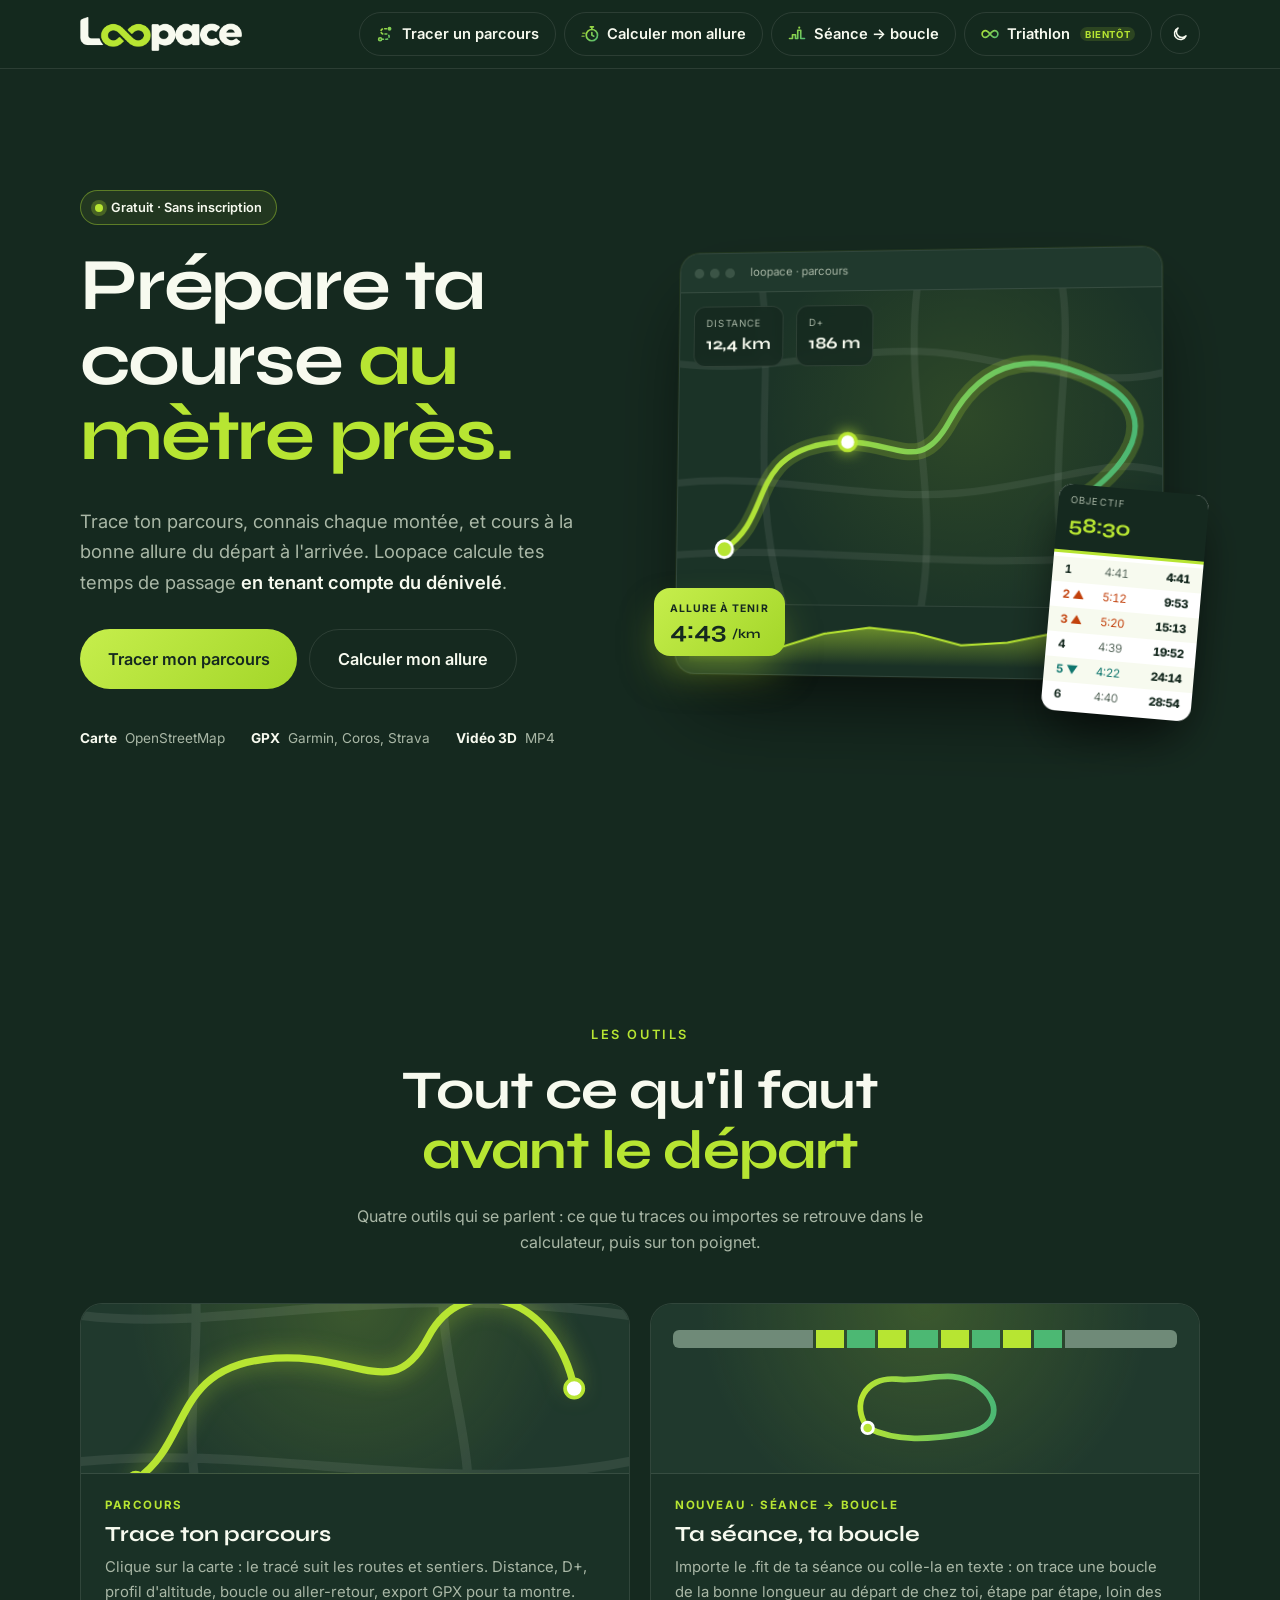
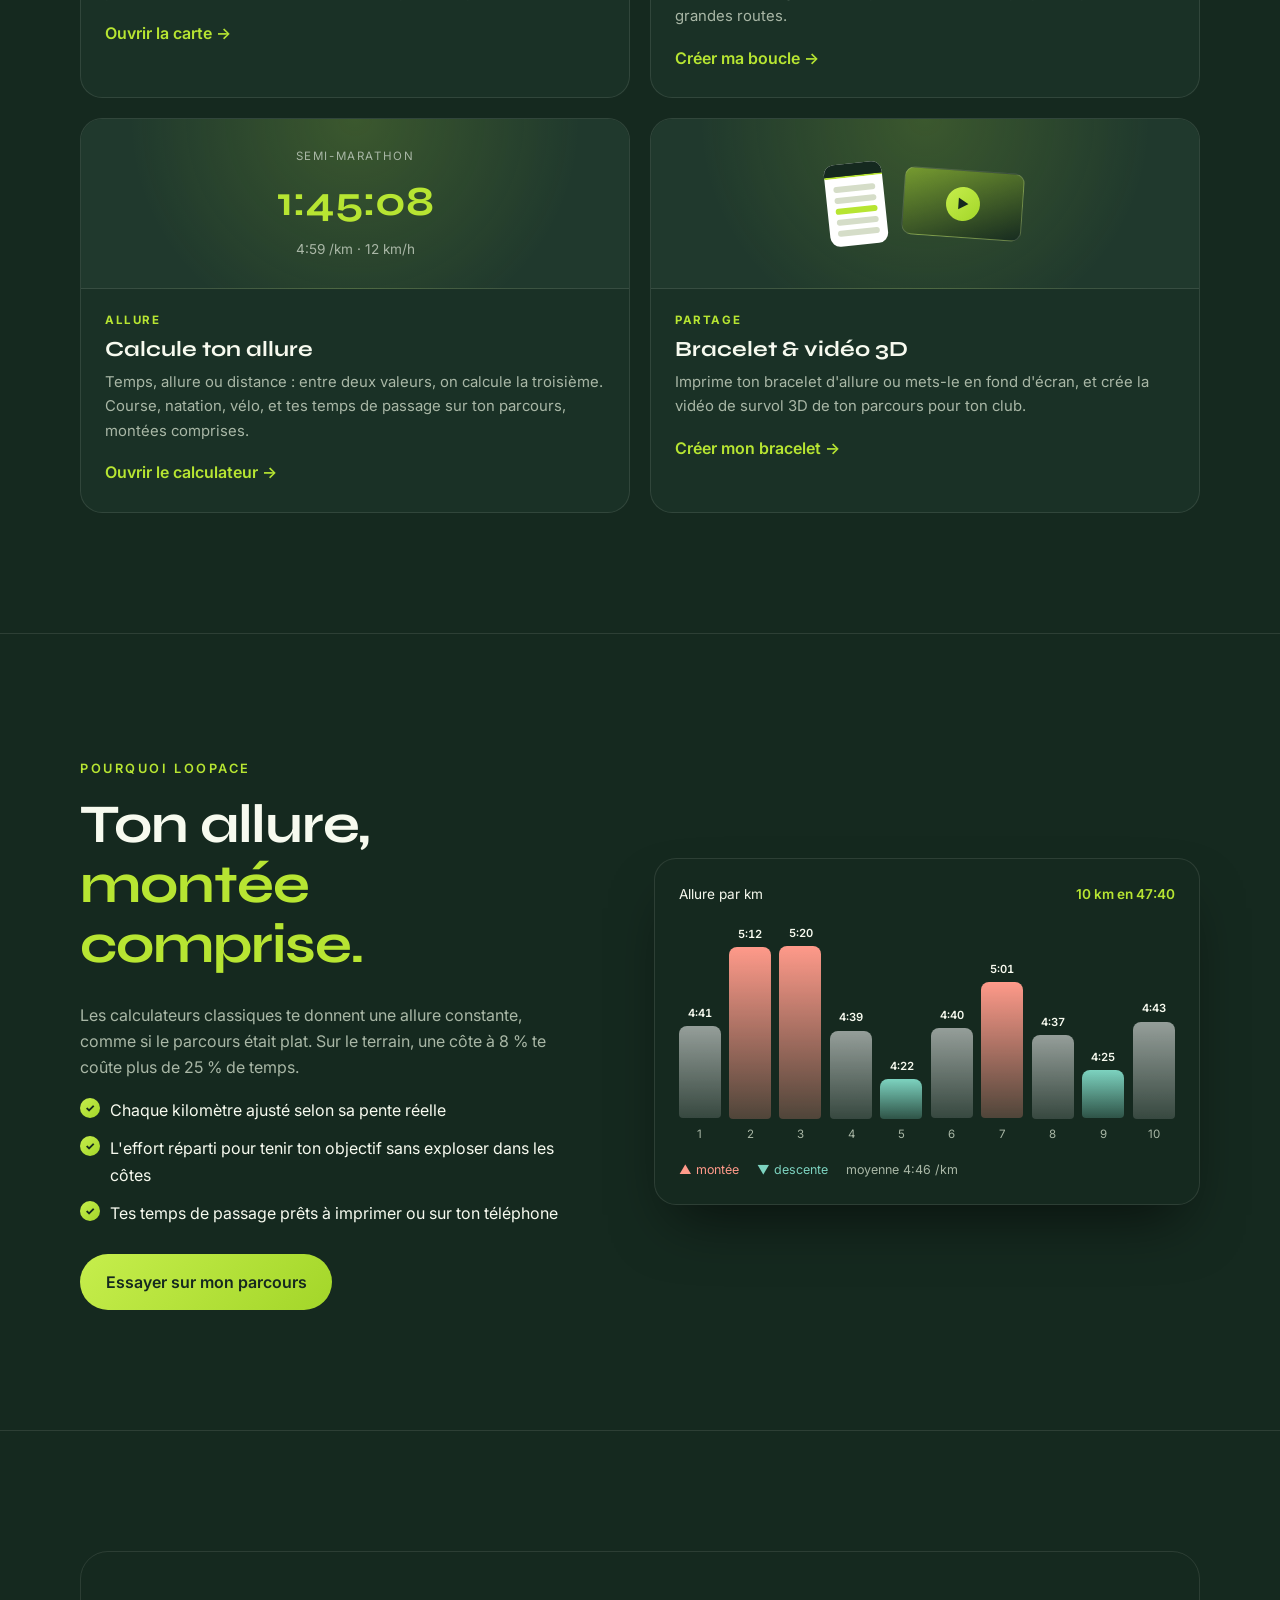
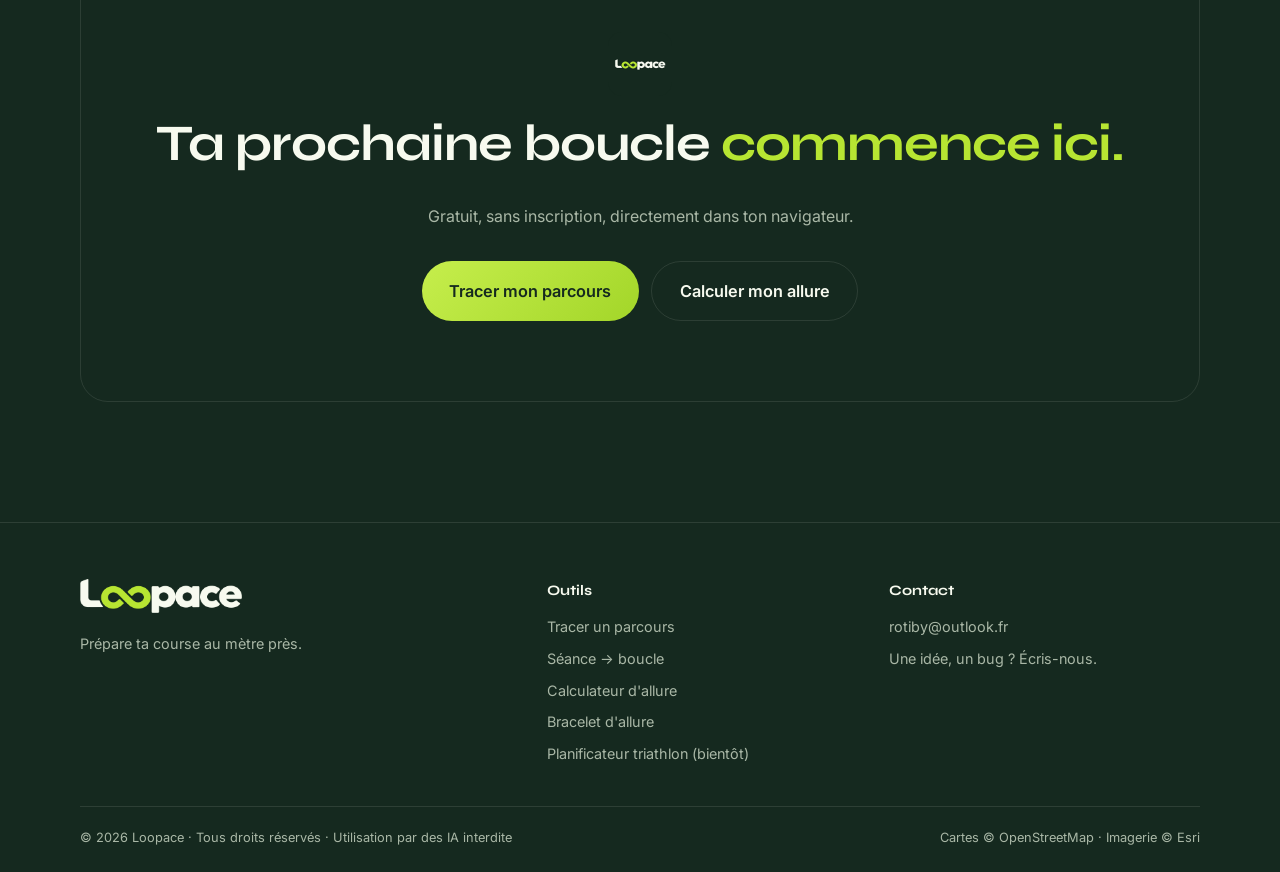
==== commit 3db51f86: "Fond uni sur tout le site, sans lueur ; textes en couleur unie Co-Authored-By: Claude Opus 5.5 <nore" ====
--- a/index.html
+++ b/index.html
@@ -14,11 +14,11 @@
   <link rel="preconnect" href="https://fonts.googleapis.com">
   <link rel="preconnect" href="https://fonts.gstatic.com" crossorigin>
   <link href="https://fonts.googleapis.com/css2?family=Syne:wght@600;700;800&family=Inter:wght@400;500;600;700&family=Exo+2:ital,wght@1,900&display=swap" rel="stylesheet">
-  <link rel="stylesheet" href="styles.css?v=138">
-  <link rel="stylesheet" href="home.css?v=130">
+  <link rel="stylesheet" href="styles.css?v=139">
+  <link rel="stylesheet" href="home.css?v=140">
   <!-- Thème couleurs du logo : supprimer cette ligne pour revenir au rose d'origine -->
-  <link rel="stylesheet" href="theme-logo.css?v=130">
-  <link rel="stylesheet" href="theme-light.css?v=137">
+  <link rel="stylesheet" href="theme-logo.css?v=141">
+  <link rel="stylesheet" href="theme-light.css?v=141">
   <script>try { if (localStorage.getItem("loopace-theme") === "light") document.documentElement.dataset.theme = "light"; } catch (e) {}</script>
 </head>
 <body class="page-home">
--- a/styles.css
+++ b/styles.css
@@ -124,7 +124,7 @@
 
 /* ===== Sections ===== */
 .section { padding: clamp(80px, 12vw, 140px) 0; position: relative; }
-.section--alt { background: var(--black-2); border-block: 1px solid var(--line); }
+.section--alt { border-block: 1px solid var(--line); } /* même fond que le reste de la page */
 
 
 /* ===== Footer ===== */
--- a/home.css
+++ b/home.css
@@ -21,11 +21,7 @@
 .h-hero__bg {
   position: absolute; inset: -5%;
   z-index: -1;
-  background:
-    radial-gradient(circle at 75% 40%, rgba(var(--accent-rgb), .28), transparent 45%),
-    radial-gradient(circle at 10% 90%, rgba(var(--accent2-rgb), .14), transparent 40%),
-    linear-gradient(90deg, var(--black) 20%, rgba(21, 41, 31, .6) 60%, rgba(21, 41, 31, .85));
-  animation: drift 30s ease-in-out infinite alternate;
+  background: none; /* fond uni : plus de lueur derrière l'accueil */
 }
 .h-hero__grid {
   display: grid;
@@ -283,17 +279,15 @@
   padding: clamp(40px, 7vw, 80px) 24px;
   border-radius: 28px;
   border: 1px solid var(--line);
-  background:
-    radial-gradient(circle at 50% 0%, rgba(var(--accent-rgb), .3), transparent 60%),
-    linear-gradient(rgba(21, 41, 31, .7), rgba(21, 41, 31, .9));
-}
-.h-final img { width: 64px; height: auto; margin-bottom: 14px; filter: drop-shadow(0 10px 30px rgba(var(--accent-rgb), .5)); animation: float 6s ease-in-out infinite; }
+  background: none;
+}
+.h-final img { width: 64px; height: auto; margin-bottom: 14px; animation: float 6s ease-in-out infinite; }
 .h-final h2 { font-size: clamp(2rem, 5vw, 3.2rem); }
 .h-final p { margin-bottom: 1.6rem; }
 .h-final .h-hero__actions { justify-content: center; }
 
 /* ===== Pied de page ===== */
-.h-footer { border-top: 1px solid var(--line); background: var(--black-2); padding: 56px 0 24px; font-size: .9rem; }
+.h-footer { border-top: 1px solid var(--line); background: var(--black); padding: 56px 0 24px; font-size: .9rem; }
 .h-footer__grid { display: grid; grid-template-columns: 1.4fr 1fr 1fr; gap: 32px; }
 .h-footer__brand p { margin: 12px 0 0; }
 .h-footer__brand .nav__brand { display: inline-flex; } /* logo + slogan calés à gauche */
--- a/theme-logo.css
+++ b/theme-logo.css
@@ -14,7 +14,7 @@
   --pink: #B7E532;                 /* citron vert : accent principal */
   --lilac: #4cb873;                /* vert moyen : second accent (efforts faciles, vélo…) */
   --grad: linear-gradient(135deg, #c6ee4c 0%, #a3d629 100%);
-  --grad-text: linear-gradient(135deg, #c6ee4c 0%, #9fdc3a 100%);
+  --grad-text: linear-gradient(var(--pink), var(--pink)); /* texte en couleur unie (pas de dégradé) */
   --accent-rgb: 183, 229, 50;
   --accent2-rgb: 76, 184, 115;
   --on-accent: #15291F;            /* texte vert sombre sur le citron */
--- a/theme-light.css
+++ b/theme-light.css
@@ -15,7 +15,7 @@
   --pink: #4d7c0f;                 /* citron assombri : lisible en texte sur fond clair */
   --lilac: #1f8a4c;
   --grad: linear-gradient(135deg, #c6ee4c 0%, #a3d629 100%);  /* boutons : citron, texte vert sombre */
-  --grad-text: linear-gradient(135deg, #5a8f0e 0%, #2f7a3a 100%);
+  --grad-text: linear-gradient(var(--pink), var(--pink)); /* texte en couleur unie (pas de dégradé) */
   --accent-rgb: 77, 124, 15;
   --accent2-rgb: 31, 138, 76;
   --on-accent: #15291F;
@@ -69,12 +69,6 @@
 [data-theme="light"] .tri-block { --c-t: #9aa69c; }
 
 /* ----- Accueil ----- */
-[data-theme="light"] .h-hero__bg {
-  background:
-    radial-gradient(circle at 75% 40%, rgba(var(--accent-rgb), .18), transparent 45%),
-    radial-gradient(circle at 10% 90%, rgba(var(--accent2-rgb), .1), transparent 40%),
-    linear-gradient(90deg, var(--black) 20%, rgba(247, 250, 239, .6) 60%, rgba(247, 250, 239, .85));
-}
 [data-theme="light"] .h-mock__window { border-color: var(--line); box-shadow: 0 40px 80px -20px rgba(21, 41, 31, .25), 0 0 0 1px rgba(var(--accent-rgb), .08); }
 [data-theme="light"] .h-mock__bar span { background: #cfd8c4; }
 [data-theme="light"] .h-mock__map { background: radial-gradient(circle at 60% 40%, rgba(var(--accent-rgb), .08), transparent 60%), #e9efdd; }
@@ -87,11 +81,6 @@
 [data-theme="light"] .h-band,
 [data-theme="light"] .h-mini-band { border: 1px solid var(--line); }
 [data-theme="light"] .h-mini-video { background: linear-gradient(160deg, rgba(var(--accent-rgb), .55), rgba(21, 41, 31, .85)); border-color: var(--line); }
-[data-theme="light"] .h-final {
-  background:
-    radial-gradient(circle at 50% 0%, rgba(var(--accent-rgb), .16), transparent 60%),
-    #ffffff;
-}
 
 /* ----- Ombres trop lourdes sur fond clair ----- */
 [data-theme="light"] .band-canvas { box-shadow: 0 8px 24px rgba(21, 41, 31, .18); }
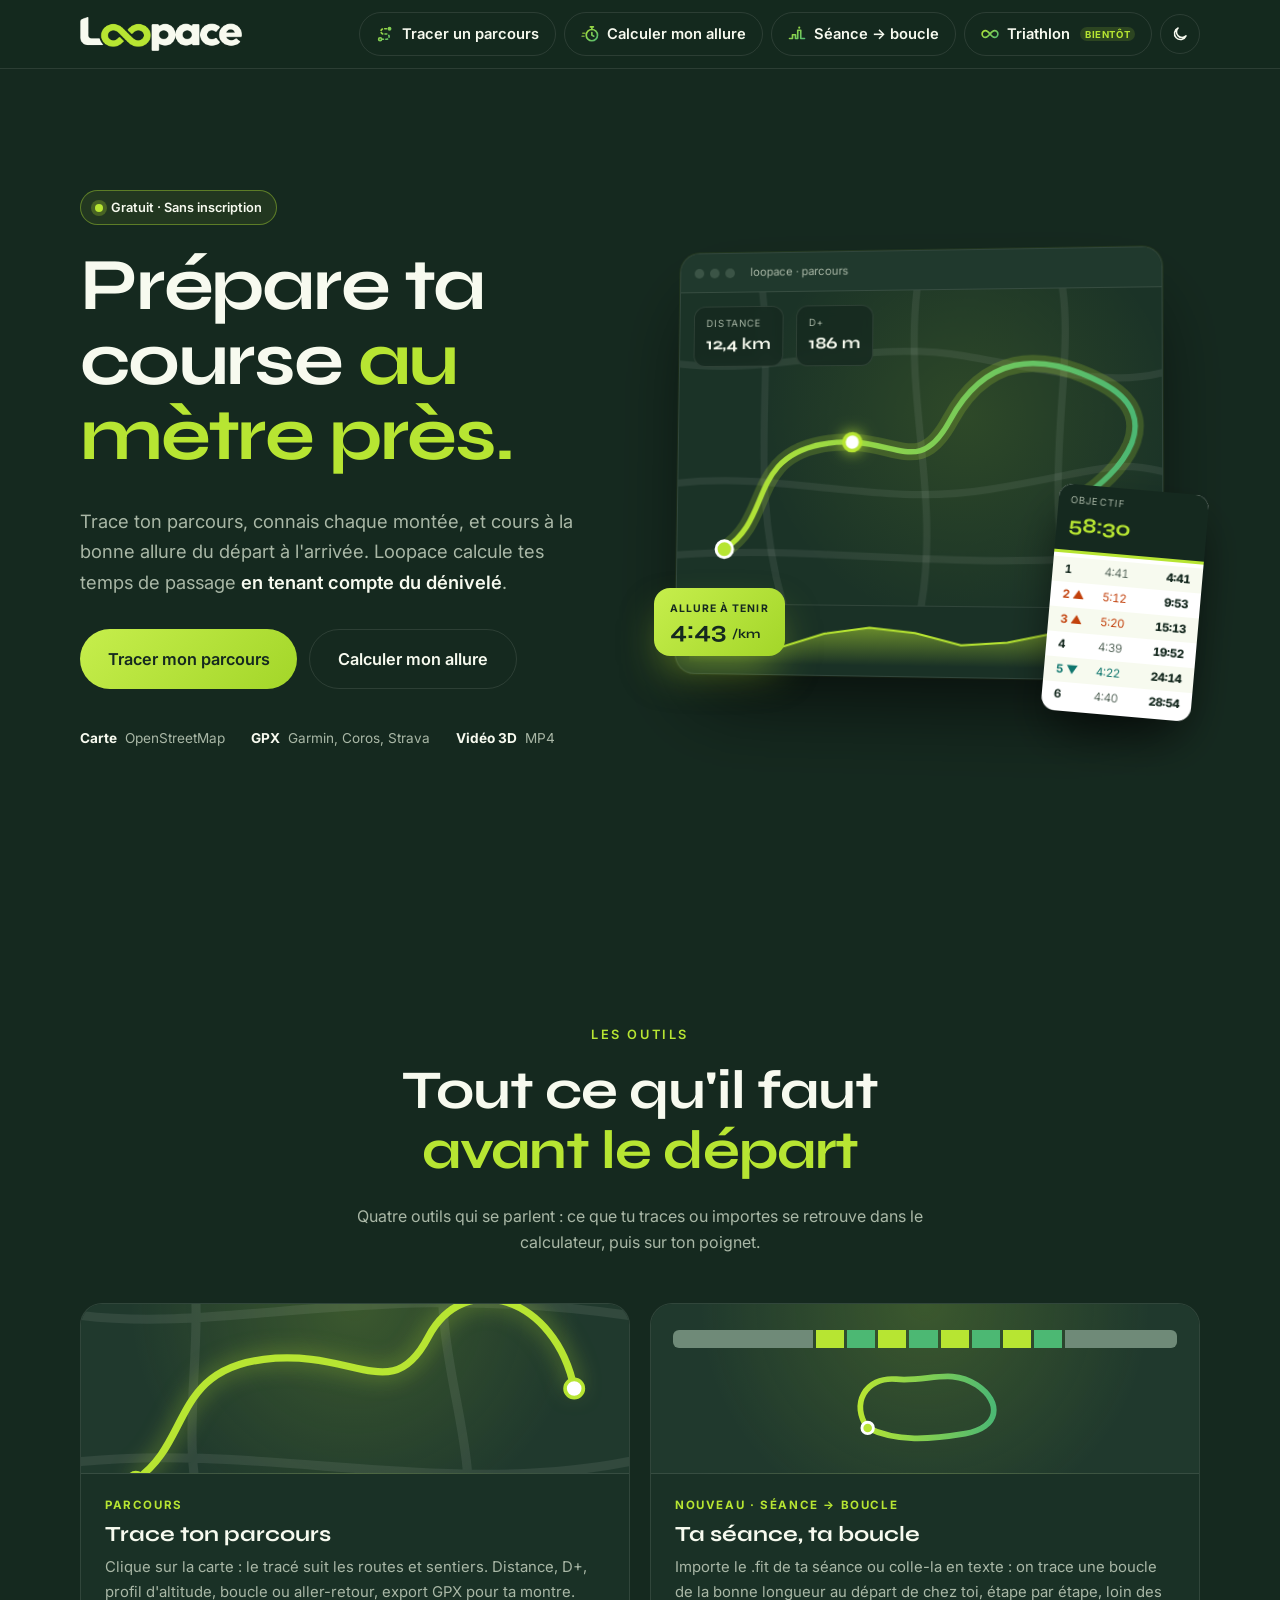
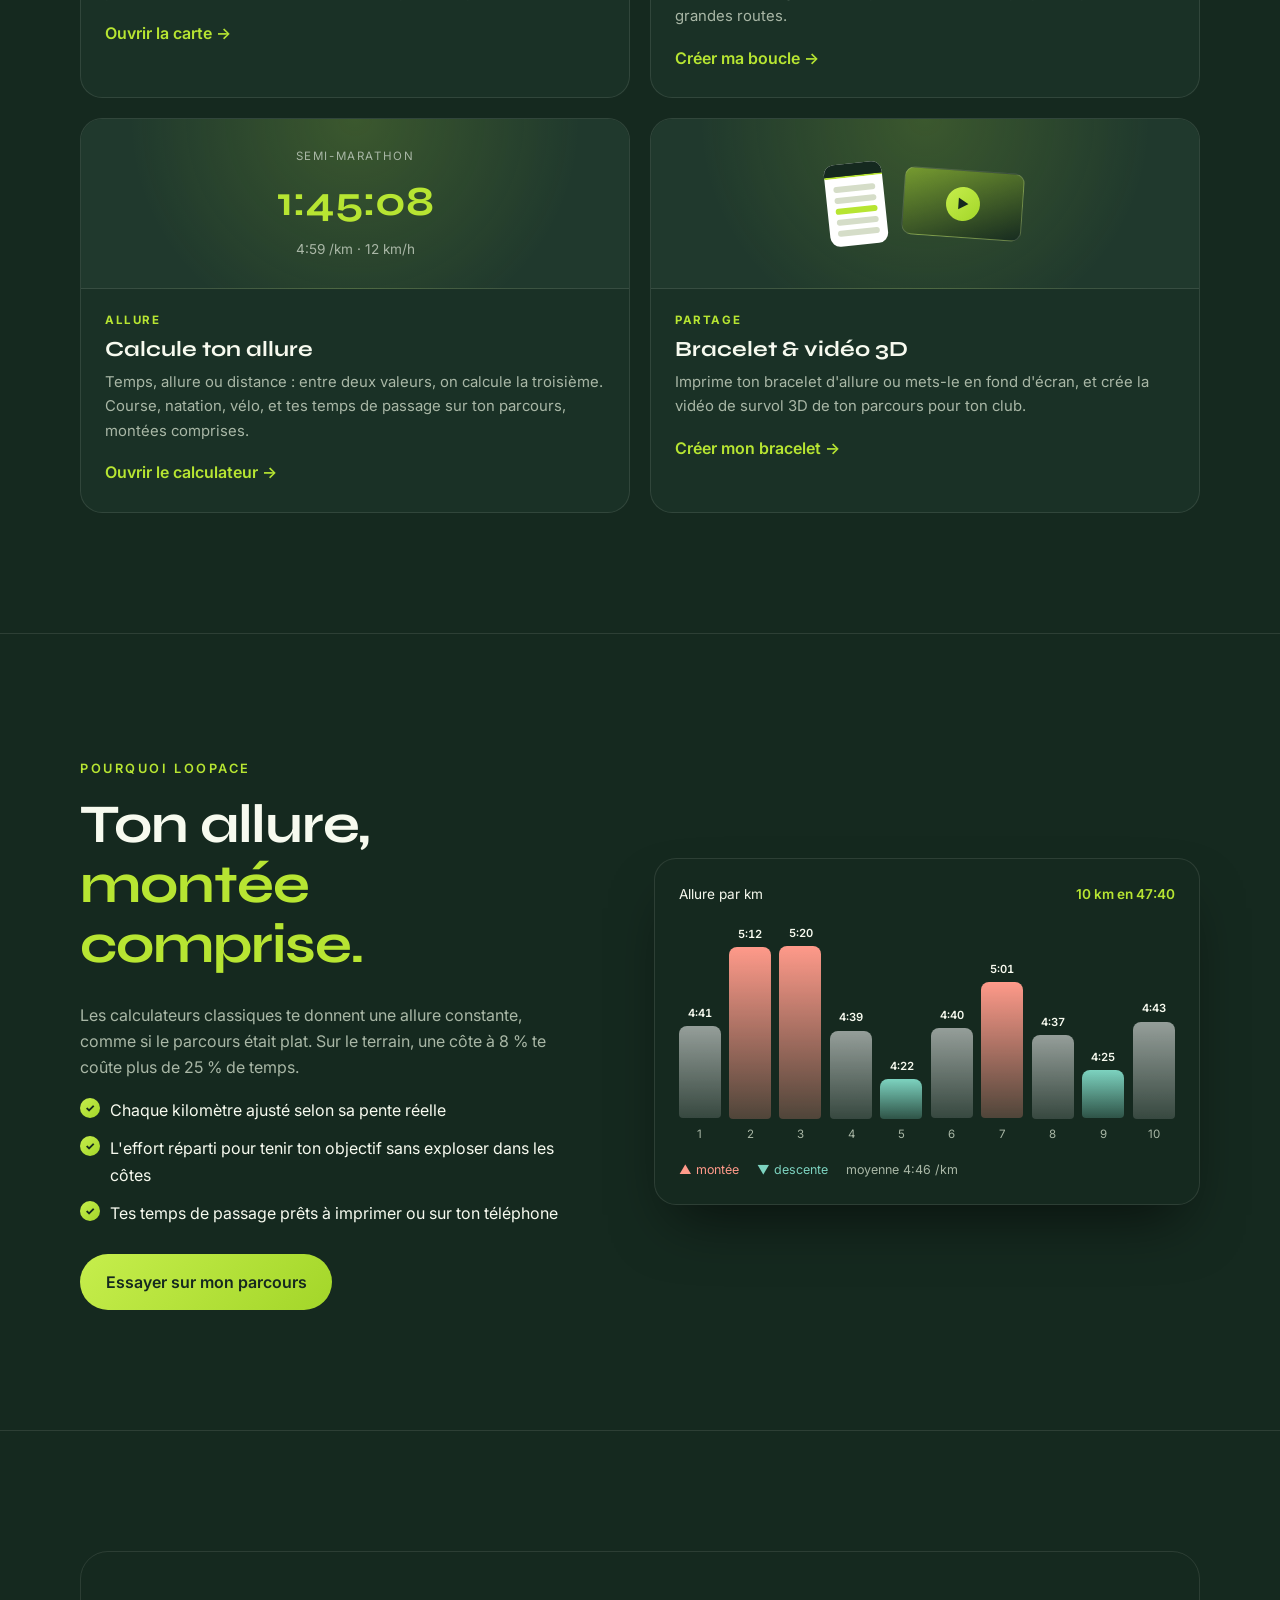
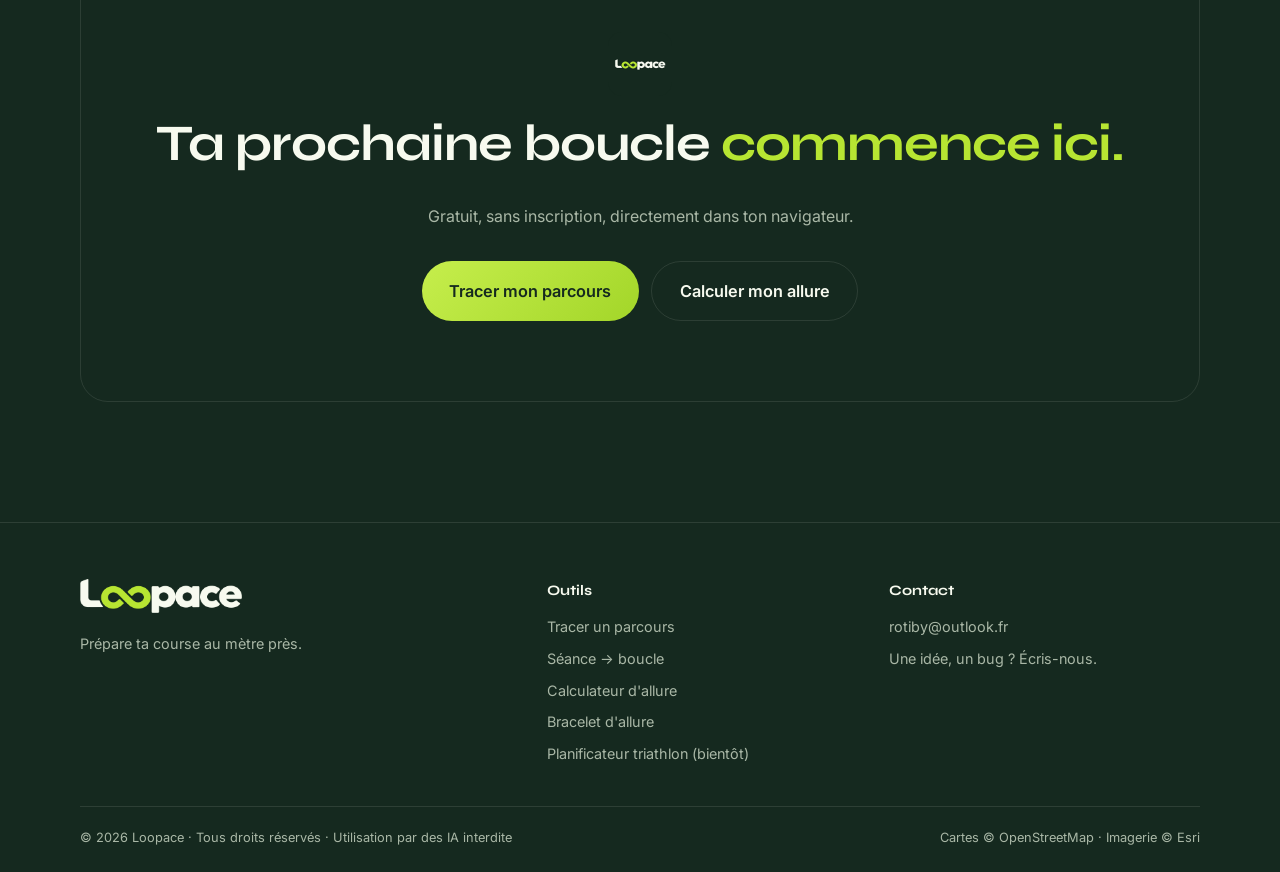
==== commit e229d487: "Tracés sur la carte : vert clair en thème sombre, vert foncé en thème clair Co-Authored-By: Claude O" ====
--- a/index.html
+++ b/index.html
@@ -17,8 +17,8 @@
   <link rel="stylesheet" href="styles.css?v=139">
   <link rel="stylesheet" href="home.css?v=140">
   <!-- Thème couleurs du logo : supprimer cette ligne pour revenir au rose d'origine -->
-  <link rel="stylesheet" href="theme-logo.css?v=141">
-  <link rel="stylesheet" href="theme-light.css?v=141">
+  <link rel="stylesheet" href="theme-logo.css?v=142">
+  <link rel="stylesheet" href="theme-light.css?v=142">
   <script>try { if (localStorage.getItem("loopace-theme") === "light") document.documentElement.dataset.theme = "light"; } catch (e) {}</script>
 </head>
 <body class="page-home">
@@ -280,6 +280,6 @@
     </div>
   </footer>
 
-  <script src="script.js?v=130"></script>
+  <script src="script.js?v=142"></script>
 </body>
 </html>
--- a/theme-logo.css
+++ b/theme-logo.css
@@ -19,4 +19,9 @@
   --accent2-rgb: 76, 184, 115;
   --on-accent: #15291F;            /* texte vert sombre sur le citron */
   --se-warm: #6f8a78;              /* échauffement : vert grisé */
+  /* Tracés sur la carte (fond « Sombre ») : vert clair */
+  --map-route: #B7E532;
+  --map-hard: #B7E532;
+  --map-easy: #4cb873;
+  --map-warm: #8fa596;
 }
--- a/theme-light.css
+++ b/theme-light.css
@@ -20,6 +20,11 @@
   --accent2-rgb: 31, 138, 76;
   --on-accent: #15291F;
   --se-warm: #97a99b;
+  /* Tracés sur la carte (fond « Plan ») : vert foncé, sinon on ne les voit pas */
+  --map-route: #15291F;
+  --map-hard: #15291F;
+  --map-easy: #4d7c0f;
+  --map-warm: #7d8f83;
   --up: #c2410c;                   /* montée */
   --down: #0f766e;                 /* descente */
   --error: #c62828;
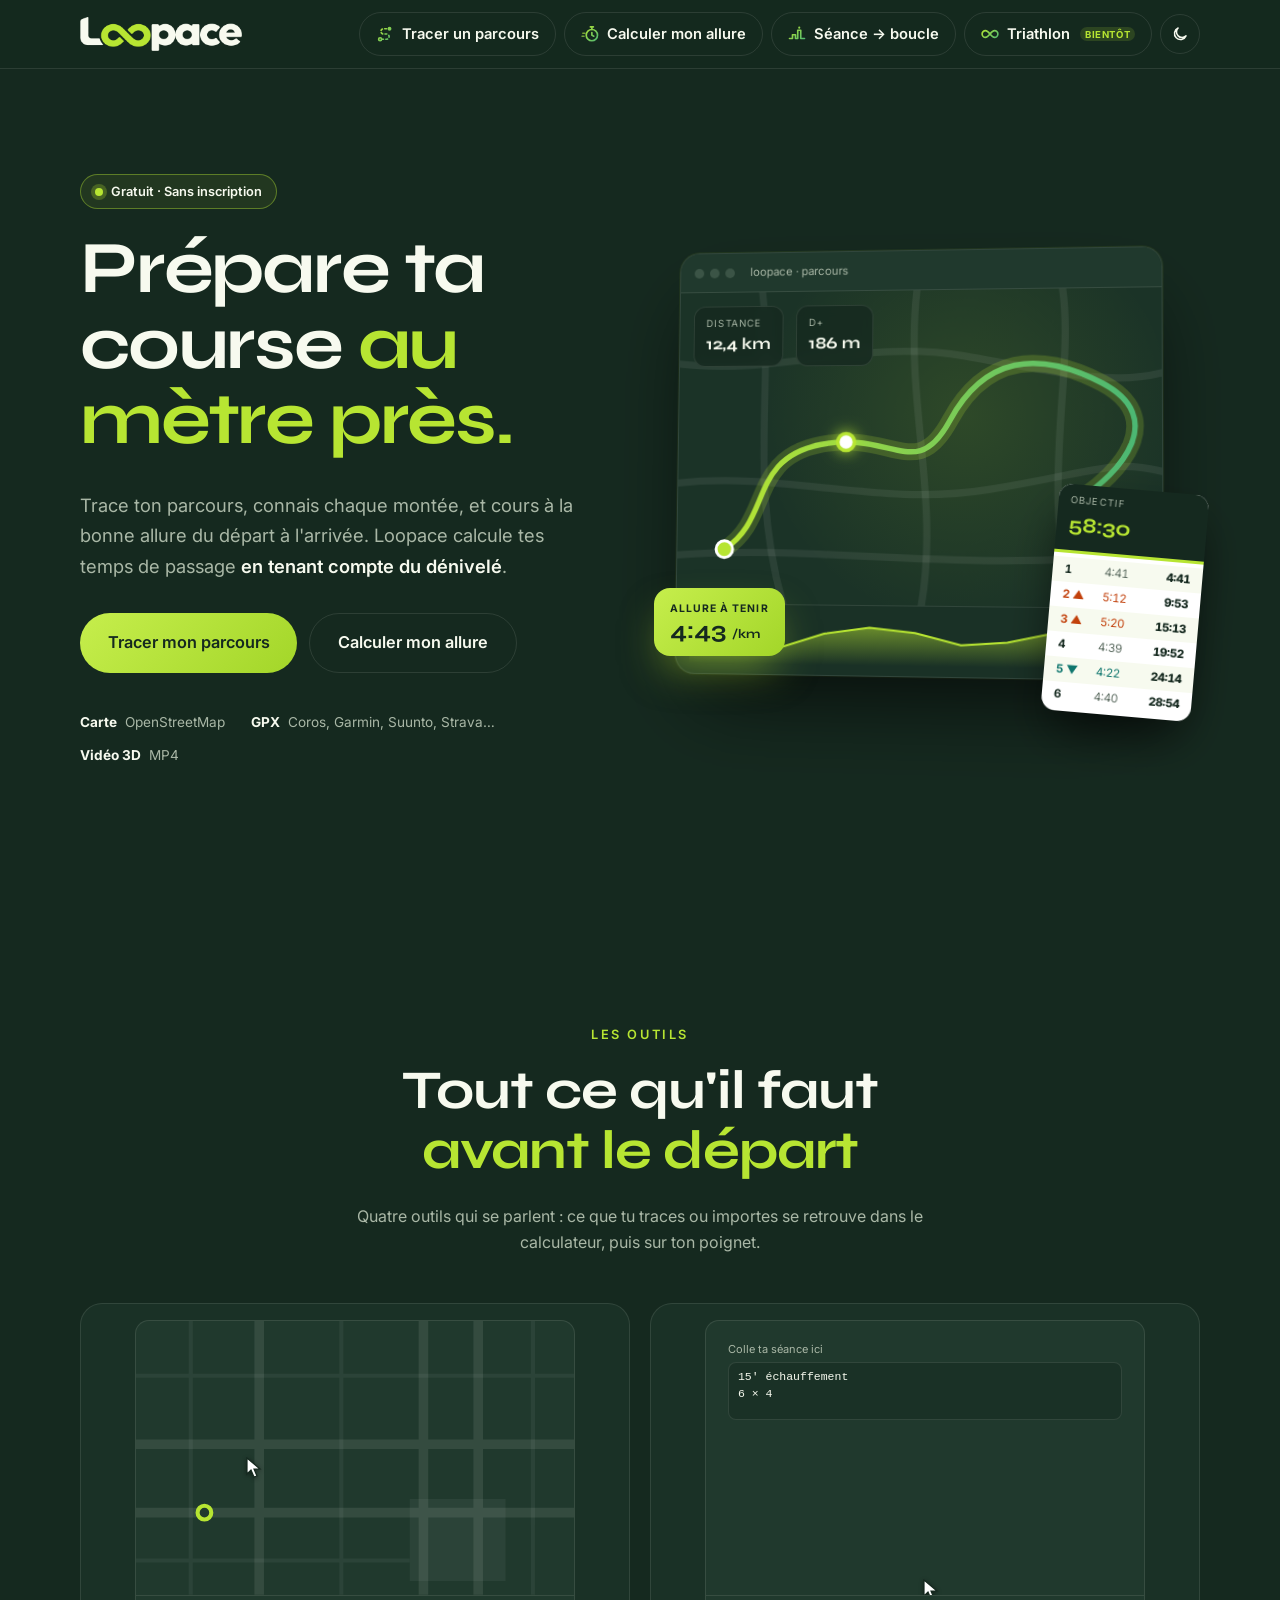
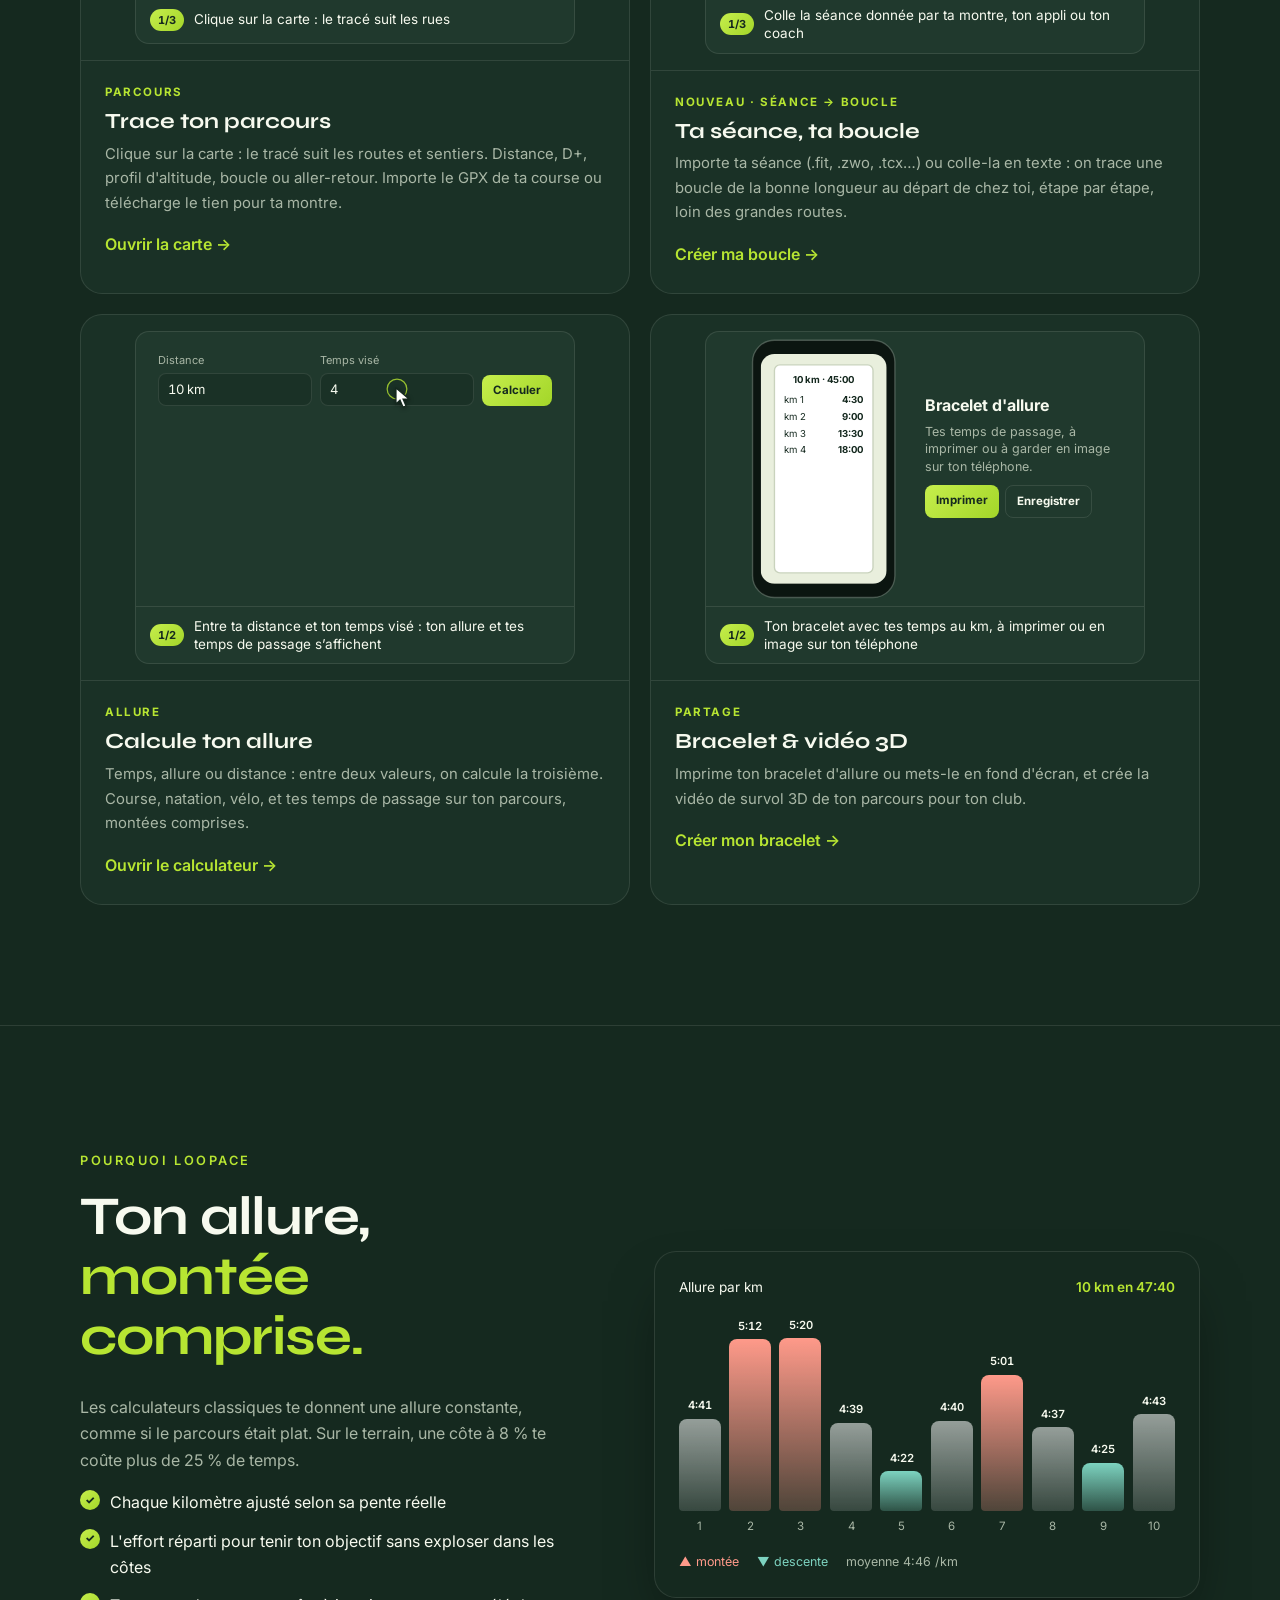
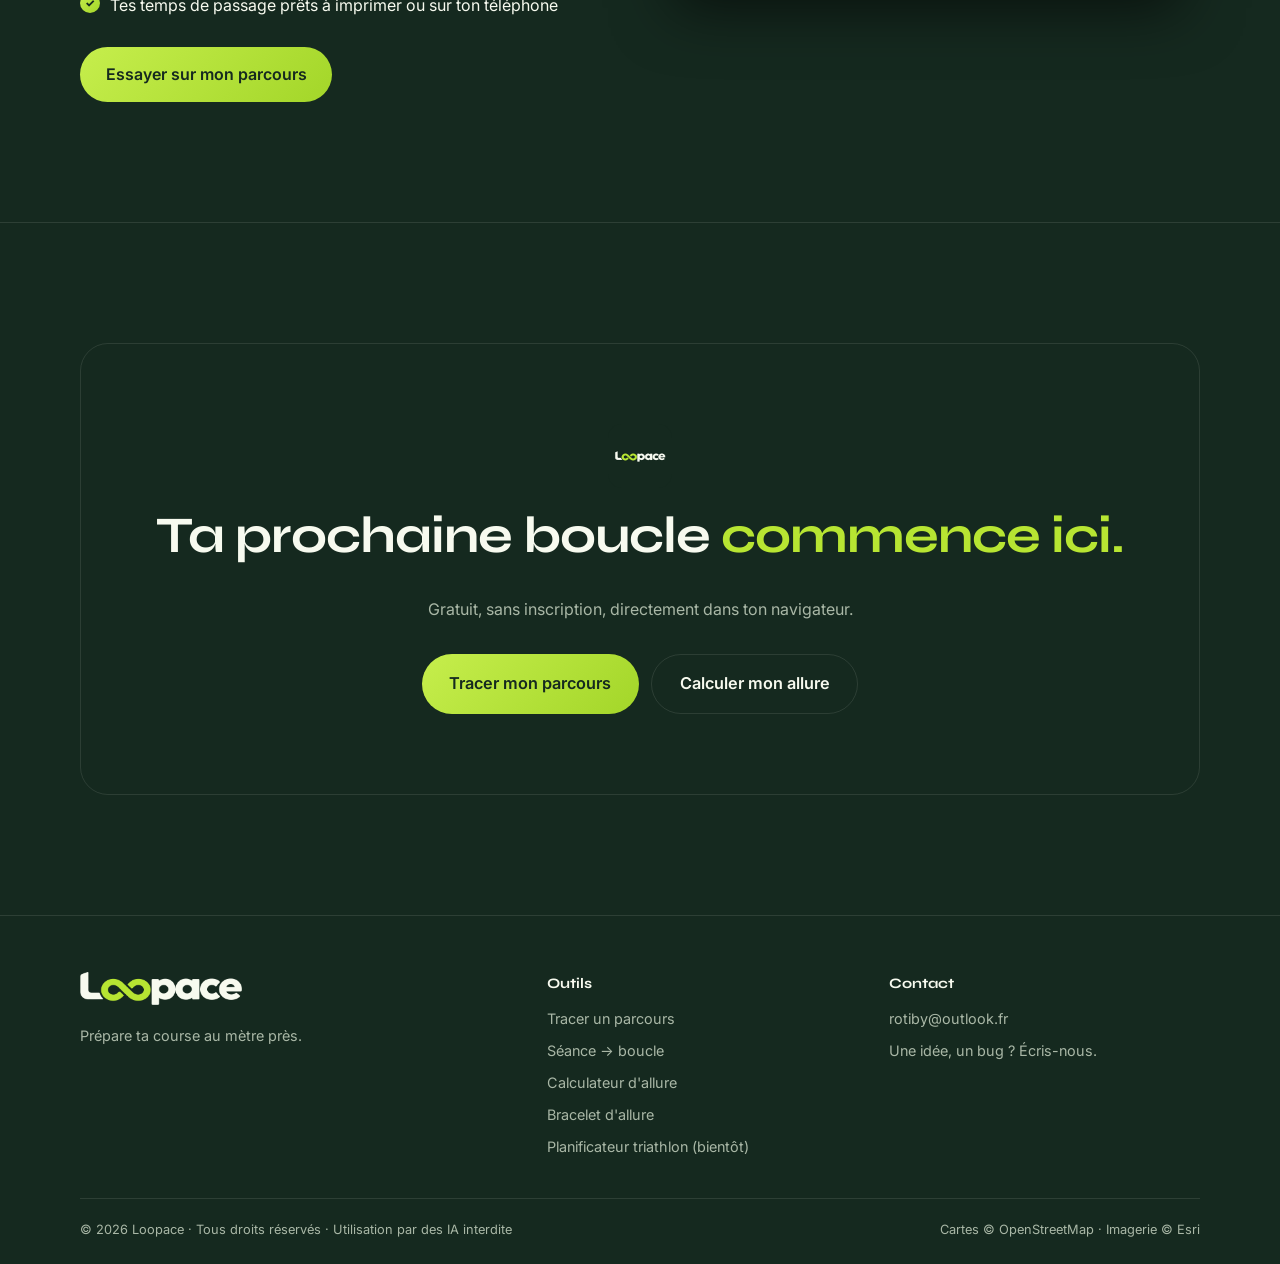
==== commit 80e46dad: "Vignettes de partage, mini-démos de l'accueil, import GPX et séances multi-formats, séance pour la m" ====
--- a/index.html
+++ b/index.html
@@ -8,14 +8,26 @@
   <meta name="tdm-reservation" content="1">
   <title>Loopace — Prépare ta course au mètre près</title>
   <meta name="description" content="Loopace : trace tes parcours de course, calcule ton allure en tenant compte du dénivelé, imprime ton bracelet d'allure et crée la vidéo 3D de ta sortie. Gratuit, sans inscription.">
+  <!-- Vignette de partage (WhatsApp, Facebook, X, LinkedIn…) -->
+  <meta property="og:type" content="website">
+  <meta property="og:site_name" content="Loopace">
+  <meta property="og:locale" content="fr_FR">
+  <meta property="og:title" content="Loopace — Prépare ta course au mètre près">
+  <meta property="og:description" content="Loopace : trace tes parcours de course, calcule ton allure en tenant compte du dénivelé, imprime ton bracelet d'allure et crée la vidéo 3D de ta sortie. Gratuit, sans inscription.">
+  <meta property="og:url" content="https://rmartin86580.github.io/loopace/">
+  <meta property="og:image" content="https://rmartin86580.github.io/loopace/assets/og/accueil.png">
+  <meta property="og:image:width" content="1200">
+  <meta property="og:image:height" content="630">
+  <meta property="og:image:alt" content="Loopace — Prépare ta course au mètre près">
+  <meta name="twitter:card" content="summary_large_image">
   <link rel="icon" type="image/png" sizes="32x32" href="assets/loopace-icone-32.png">
   <link rel="icon" type="image/png" sizes="192x192" href="assets/loopace-icone-192.png">
   <link rel="apple-touch-icon" href="assets/loopace-icone-180.png">
   <link rel="preconnect" href="https://fonts.googleapis.com">
   <link rel="preconnect" href="https://fonts.gstatic.com" crossorigin>
   <link href="https://fonts.googleapis.com/css2?family=Syne:wght@600;700;800&family=Inter:wght@400;500;600;700&family=Exo+2:ital,wght@1,900&display=swap" rel="stylesheet">
-  <link rel="stylesheet" href="styles.css?v=139">
-  <link rel="stylesheet" href="home.css?v=140">
+  <link rel="stylesheet" href="styles.css?v=152">
+  <link rel="stylesheet" href="home.css?v=145">
   <!-- Thème couleurs du logo : supprimer cette ligne pour revenir au rose d'origine -->
   <link rel="stylesheet" href="theme-logo.css?v=142">
   <link rel="stylesheet" href="theme-light.css?v=142">
@@ -51,7 +63,7 @@
           </div>
           <ul class="h-hero__proof reveal">
             <li><strong>Carte</strong> OpenStreetMap</li>
-            <li><strong>GPX</strong> Garmin, Coros, Strava</li>
+            <li><strong>GPX</strong> Coros, Garmin, Suunto, Strava…</li>
             <li><strong>Vidéo 3D</strong> MP4</li>
           </ul>
         </div>
@@ -134,7 +146,7 @@
 
         <div class="h-tools">
           <a class="h-tool h-tool--big reveal" href="parcours.html">
-            <div class="h-tool__visual h-tool__visual--map" aria-hidden="true">
+            <div class="h-tool__visual h-tool__visual--map" aria-hidden="true" data-demo="parcours">
               <svg viewBox="0 0 300 160" preserveAspectRatio="xMidYMid slice">
                 <path class="h-streets-sm" d="M0 40 C80 50 160 20 300 40 M0 120 C100 110 200 140 300 120 M60 0 C70 60 50 110 70 160 M200 0 C190 60 220 110 210 160"/>
                 <path class="h-route-sm" d="M30 130 C60 110 50 70 100 64 S170 90 190 52 S260 30 270 80"/>
@@ -145,13 +157,13 @@
             <div class="h-tool__body">
               <span class="h-tool__tag">Parcours</span>
               <h3>Trace ton parcours</h3>
-              <p>Clique sur la carte : le tracé suit les routes et sentiers. Distance, D+, profil d'altitude, boucle ou aller-retour, export GPX pour ta montre.</p>
+              <p>Clique sur la carte : le tracé suit les routes et sentiers. Distance, D+, profil d'altitude, boucle ou aller-retour. Importe le GPX de ta course ou télécharge le tien pour ta montre.</p>
               <span class="h-tool__link">Ouvrir la carte →</span>
             </div>
           </a>
 
           <a class="h-tool reveal" href="seance.html">
-            <div class="h-tool__visual h-tool__visual--seance" aria-hidden="true">
+            <div class="h-tool__visual h-tool__visual--seance" aria-hidden="true" data-demo="seance">
               <div class="h-seance">
                 <i class="w" style="flex-grow:5"></i><i class="h"></i><i class="e"></i><i class="h"></i><i class="e"></i><i class="h"></i><i class="e"></i><i class="h"></i><i class="e"></i><i class="c" style="flex-grow:4"></i>
               </div>
@@ -163,13 +175,13 @@
             <div class="h-tool__body">
               <span class="h-tool__tag">Nouveau · Séance → boucle</span>
               <h3>Ta séance, ta boucle</h3>
-              <p>Importe le .fit de ta séance ou colle-la en texte : on trace une boucle de la bonne longueur au départ de chez toi, étape par étape, loin des grandes routes.</p>
+              <p>Importe ta séance (.fit, .zwo, .tcx…) ou colle-la en texte : on trace une boucle de la bonne longueur au départ de chez toi, étape par étape, loin des grandes routes.</p>
               <span class="h-tool__link">Créer ma boucle →</span>
             </div>
           </a>
 
           <a class="h-tool reveal" href="allure.html">
-            <div class="h-tool__visual h-tool__visual--pace" aria-hidden="true">
+            <div class="h-tool__visual h-tool__visual--pace" aria-hidden="true" data-demo="allure">
               <div class="h-pace">
                 <span>Semi-marathon</span>
                 <strong>1:45:08</strong>
@@ -185,7 +197,7 @@
           </a>
 
           <a class="h-tool reveal" href="allure.html#routeSection">
-            <div class="h-tool__visual h-tool__visual--share" aria-hidden="true">
+            <div class="h-tool__visual h-tool__visual--share" aria-hidden="true" data-demo="partage">
               <div class="h-mini-band">
                 <i></i><i></i><i class="hl"></i><i></i><i></i>
               </div>
@@ -280,6 +292,7 @@
     </div>
   </footer>
 
-  <script src="script.js?v=142"></script>
+  <script src="script.js?v=152"></script>
+  <script src="home-demos.js?v=146"></script>
 </body>
 </html>
--- a/styles.css
+++ b/styles.css
@@ -222,3 +222,56 @@
 @media (max-width: 370px) {
   .nav .logo { font-size: 1.05rem; }
 }
+
+/* ===== Importer un parcours (GPX, TCX, FIT) : Parcours, Allure, Triathlon ===== */
+.route-import { display: flex; flex-wrap: wrap; align-items: center; gap: 6px 12px; font-size: .82rem; color: var(--muted); }
+.route-import__btn { display: inline-flex; align-items: center; gap: 8px; cursor: pointer; }
+.route-import .route-import__btn { padding: .55em 1em; font: 600 .85rem var(--font-body); border: 1px solid var(--line); }
+.route-import__btn .ico { width: 18px; height: 18px; }
+.route-import__link { display: inline-block; margin-top: 6px; padding: 0; border: 0; background: none; font: 600 .8rem var(--font-body); color: var(--pink); cursor: pointer; text-decoration: underline; text-underline-offset: 3px; }
+.route-import__link:hover { text-decoration-thickness: 2px; }
+.route-import__msg { display: block; margin: 6px 0 0; font-size: .82rem; color: var(--muted); }
+.route-import__msg.is-error { color: #ff8a8a; }
+[data-theme="light"] .route-import__msg.is-error { color: var(--error); }
+.rp-empty__actions { display: flex; flex-wrap: wrap; gap: 10px; justify-content: center; }
+
+/* ===== Fenêtre d'import : glisser-déposer ou parcourir (openImportDialog, script.js) ===== */
+.import-dialog {
+  width: min(560px, 100% - 32px);
+  max-height: calc(100dvh - 32px);
+  padding: 0;
+  border: 1px solid var(--line);
+  border-radius: 24px;
+  background: var(--black-2);
+  color: var(--text);
+  overflow: auto;
+}
+.import-dialog::backdrop { background: rgba(0, 0, 0, .75); backdrop-filter: blur(6px); }
+.import-dialog__body { display: grid; gap: 16px; padding: clamp(18px, 3vw, 28px); }
+.import-dialog__head { display: flex; justify-content: space-between; align-items: center; gap: 16px; }
+.import-dialog__head h2 { margin: 0; font-size: clamp(1.25rem, 3vw, 1.5rem); }
+.import-dialog__close { flex: none; width: 36px; height: 36px; border-radius: 50%; border: 1px solid var(--line); background: transparent; color: var(--text); cursor: pointer; font-size: .9rem; }
+.import-dialog__close:hover { border-color: var(--pink); color: var(--pink); }
+.import-dialog__intro { margin: 0; color: var(--muted); font-size: .95rem; }
+.import-drop {
+  display: grid; justify-items: center; gap: 8px;
+  padding: 30px 20px;
+  border: 2px dashed rgba(var(--accent-rgb), .45);
+  border-radius: 18px;
+  background: rgba(var(--accent-rgb), .04);
+  text-align: center;
+  cursor: pointer;
+  transition: border-color .2s, background .2s;
+}
+.import-drop:hover, .import-drop.is-over { border-color: var(--pink); background: rgba(var(--accent-rgb), .1); }
+.import-drop.is-busy { opacity: .6; pointer-events: none; }
+.import-drop__ico { width: 40px; height: 40px; }
+.import-drop strong { font-size: 1.05rem; }
+.import-drop > span:not(.btn) { font-size: .82rem; color: var(--muted); }
+.import-drop small { font-size: .82rem; color: var(--muted); }
+.import-drop__btn { border: 0; font: 600 .9rem var(--font-body); padding: .7em 1.3em; }
+.import-drop:focus-within { outline: 2px solid var(--pink); outline-offset: 3px; }
+.import-dialog__help { margin: 0; padding-left: 1.1em; display: grid; gap: 6px; font-size: .88rem; color: var(--muted); }
+.import-dialog__msg { margin: 0; padding: 10px 14px; border-radius: 12px; background: rgba(var(--accent-rgb), .08); font-size: .88rem; }
+.import-dialog__msg.is-error { background: rgba(255, 90, 90, .1); color: #ff8a8a; }
+[data-theme="light"] .import-dialog__msg.is-error { color: var(--error); }
--- a/home.css
+++ b/home.css
@@ -325,3 +325,58 @@
   .h-bars__grid { gap: 4px; height: 180px; }
   .h-bars__grid b { font-size: .55rem; }
 }
+
+/* ===== Mini-démos animées des cartes outils (home-demos.js) ===== */
+.h-tool__visual.h-demo { height: auto; display: block; padding: 16px; background: none; }
+.h-demo__screen { width: 100%; max-width: 440px; margin: 0 auto; border: 1px solid var(--line); border-radius: 14px; overflow: hidden; background: var(--black-3); color: var(--text); text-align: left; }
+.h-demo__scene { position: relative; aspect-ratio: 320 / 200; overflow: hidden; }
+.h-demo__bg { position: absolute; inset: 0; width: 100%; height: 100%; }
+.h-demo__road { fill: none; stroke: currentColor; stroke-opacity: .09; stroke-width: 7; }
+.h-demo__street { fill: none; stroke: currentColor; stroke-opacity: .05; stroke-width: 3; }
+.h-demo__park { fill: currentColor; fill-opacity: .05; }
+.h-demo__route { fill: none; stroke: var(--map-route); stroke-width: 4; stroke-linecap: round; }
+.h-demo__pt, .h-demo__pt circle { fill: var(--black-3); stroke: var(--map-route); stroke-width: 3; }
+.h-demo__abs { position: absolute; }
+.h-tool__visual.h-demo .h-demo__cur { position: absolute; width: 16px; height: 22px; margin: -2px 0 0 -2px; z-index: 5; pointer-events: none; filter: drop-shadow(0 1px 2px rgba(0, 0, 0, .45)); }
+.h-demo__ripple { position: absolute; width: 34px; height: 34px; margin: -17px 0 0 -17px; border-radius: 50%; border: 2px solid var(--map-route); opacity: 0; z-index: 4; }
+.h-demo__chip { background: var(--black-2); border: 1px solid var(--line); border-radius: 8px; padding: 4px 9px; font-size: 11px; line-height: 1.2; color: var(--muted); }
+.h-demo__chip b { display: block; color: var(--text); font-size: 15px; font-variant-numeric: tabular-nums; }
+.h-demo__ok { color: var(--pink); font-weight: 600; }
+.h-demo__btn { display: inline-block; background: var(--grad); color: var(--on-accent); font-weight: 700; font-size: 11.5px; border-radius: 8px; padding: 6px 11px; white-space: nowrap; transition: transform .1s; }
+.h-demo__btn--ghost { background: transparent; color: var(--text); border: 1px solid var(--line); }
+.h-demo__lab { font-size: 11px; color: var(--muted); margin-bottom: 3px; }
+.h-demo__field { background: var(--black-2); border: 1px solid var(--line); border-radius: 8px; padding: 5px 9px; font-size: 13px; color: var(--text); font-variant-numeric: tabular-nums; }
+.h-demo__ta { white-space: pre; font-family: ui-monospace, Consolas, monospace; font-size: 11.5px; line-height: 1.5; min-height: 58px; }
+.h-demo__res { font-size: 12px; color: var(--muted); margin-top: 6px; }
+.h-demo__res b { color: var(--text); }
+.h-demo__blk { height: 9px; border-radius: 2px; }
+.h-demo__blk--warm { background: var(--map-warm); }
+.h-demo__blk--hard { background: var(--map-hard); }
+.h-demo__blk--easy { background: var(--map-easy); }
+.h-demo__slider { position: relative; height: 16px; margin: 12px 4px 0; }
+.h-demo__slider i { position: absolute; left: 0; right: 0; top: 6px; height: 4px; border-radius: 2px; background: var(--line); }
+.h-demo__slider i + i { right: auto; background: var(--map-route); }
+.h-demo__slider span { position: absolute; top: 0; width: 16px; height: 16px; margin-left: -8px; border-radius: 50%; background: var(--black-3); border: 3px solid var(--map-route); box-sizing: border-box; }
+.h-demo__allure { display: flex; gap: 14px; margin-top: 10px; align-items: center; }
+.h-demo__allure > div:first-child b { font-size: 26px; font-variant-numeric: tabular-nums; }
+.h-demo__allure .h-demo__lab { display: inline; }
+.h-demo__allure > div:first-child .h-demo__lab:first-child { display: block; margin: 0; }
+.h-demo__tab { flex: 1; display: grid; grid-template-columns: auto auto; gap: 1px 12px; font-size: 12px; font-variant-numeric: tabular-nums; }
+.h-demo__tab span { color: var(--muted); }
+.h-demo__tab b { text-align: right; }
+.h-demo__side { left: 50%; right: 5%; top: 22%; }
+.h-demo__side strong { display: block; font-size: 16px; }
+.h-demo__side p { font-size: 12.5px; color: var(--muted); margin: 4px 0 10px; line-height: 1.4; }
+.h-demo__bar { display: flex; align-items: center; gap: 10px; padding: 10px 14px; border-top: 1px solid var(--line); min-height: 48px; }
+.h-demo__step { flex: none; font-size: 11px; font-weight: 700; color: var(--on-accent); background: var(--grad); border-radius: 99px; padding: 2px 8px; font-variant-numeric: tabular-nums; }
+.h-demo__txt { font-size: 13.5px; line-height: 1.35; }
+@media (max-width: 420px) {
+  .h-tool__visual.h-demo { padding: 12px; }
+  .h-demo__slider { margin-top: 8px; }
+  .h-demo__allure { margin-top: 6px; }
+  .h-demo__allure > div:first-child b { font-size: 22px; }
+  .h-demo__tab { font-size: 11px; }
+  .h-demo__side strong { font-size: 14px; }
+  .h-demo__side p { font-size: 11.5px; margin: 2px 0 8px; }
+  .h-demo__txt { font-size: 12.5px; }
+}
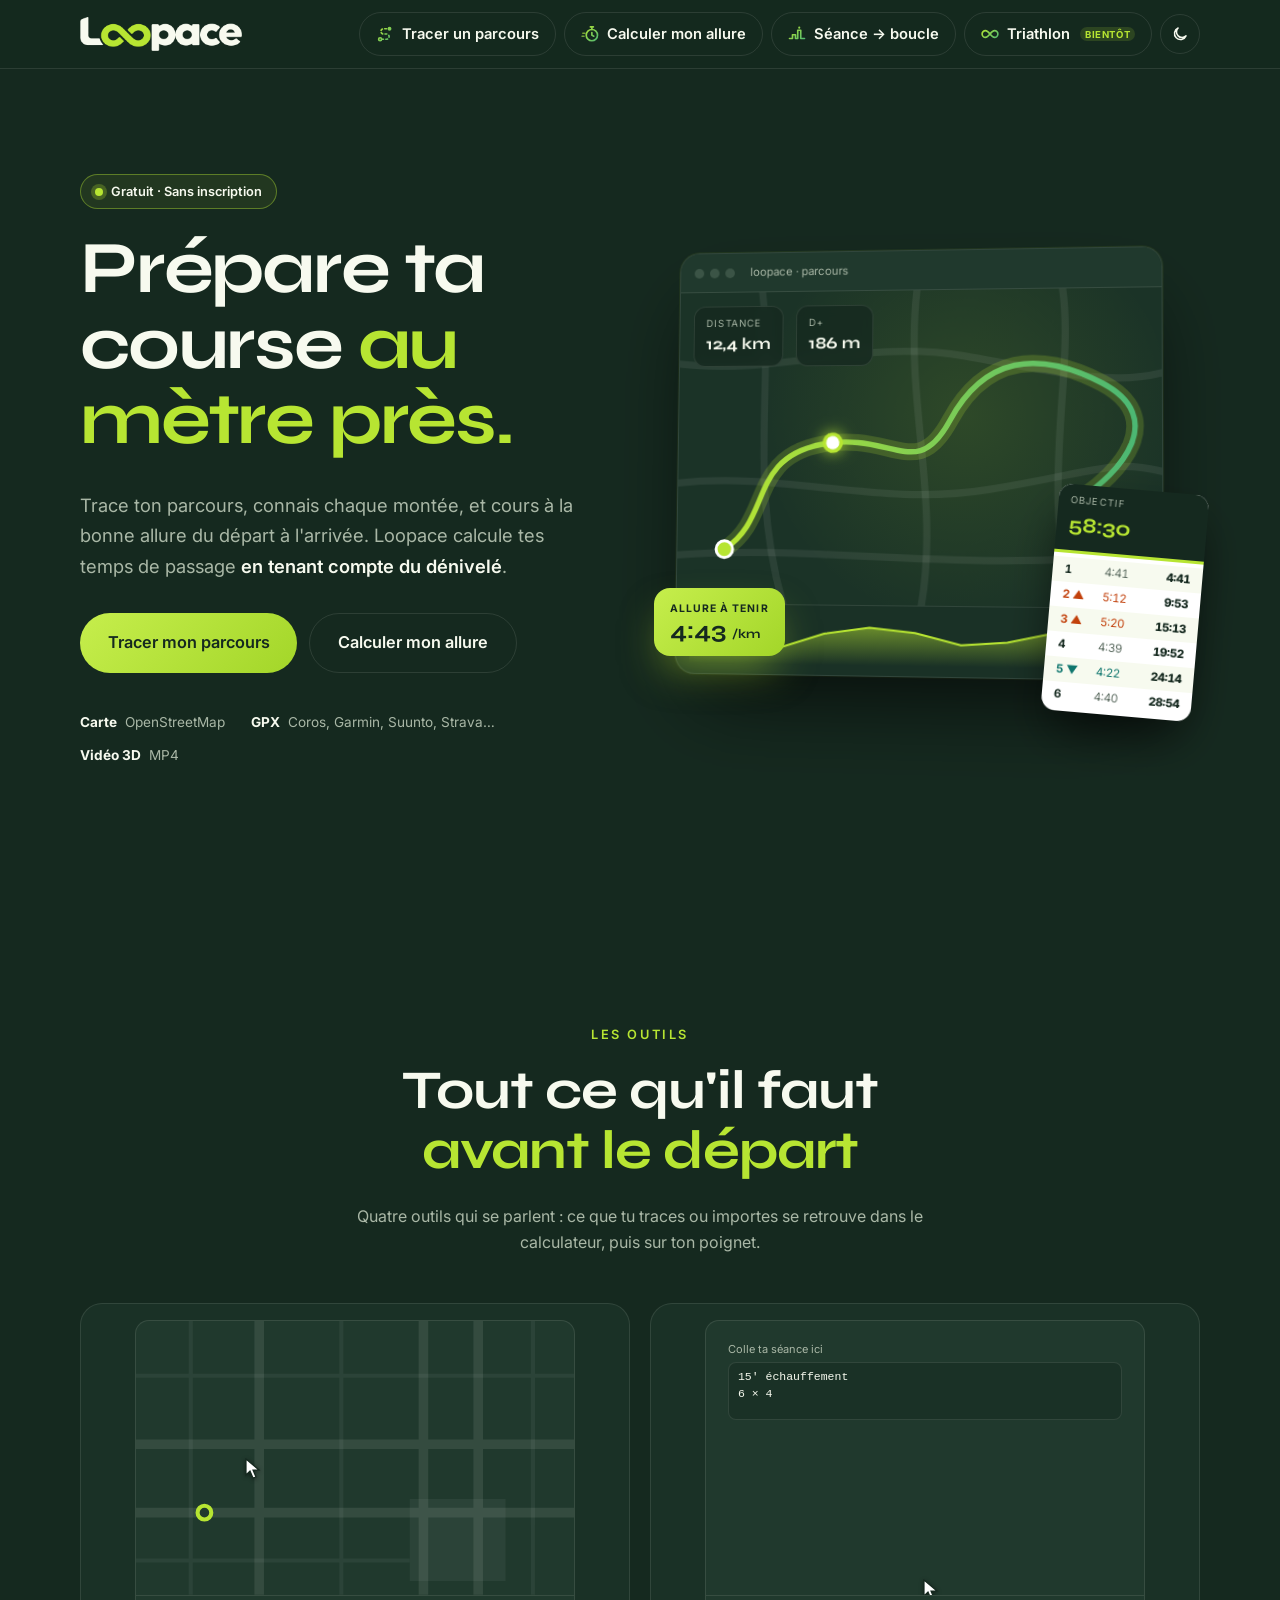
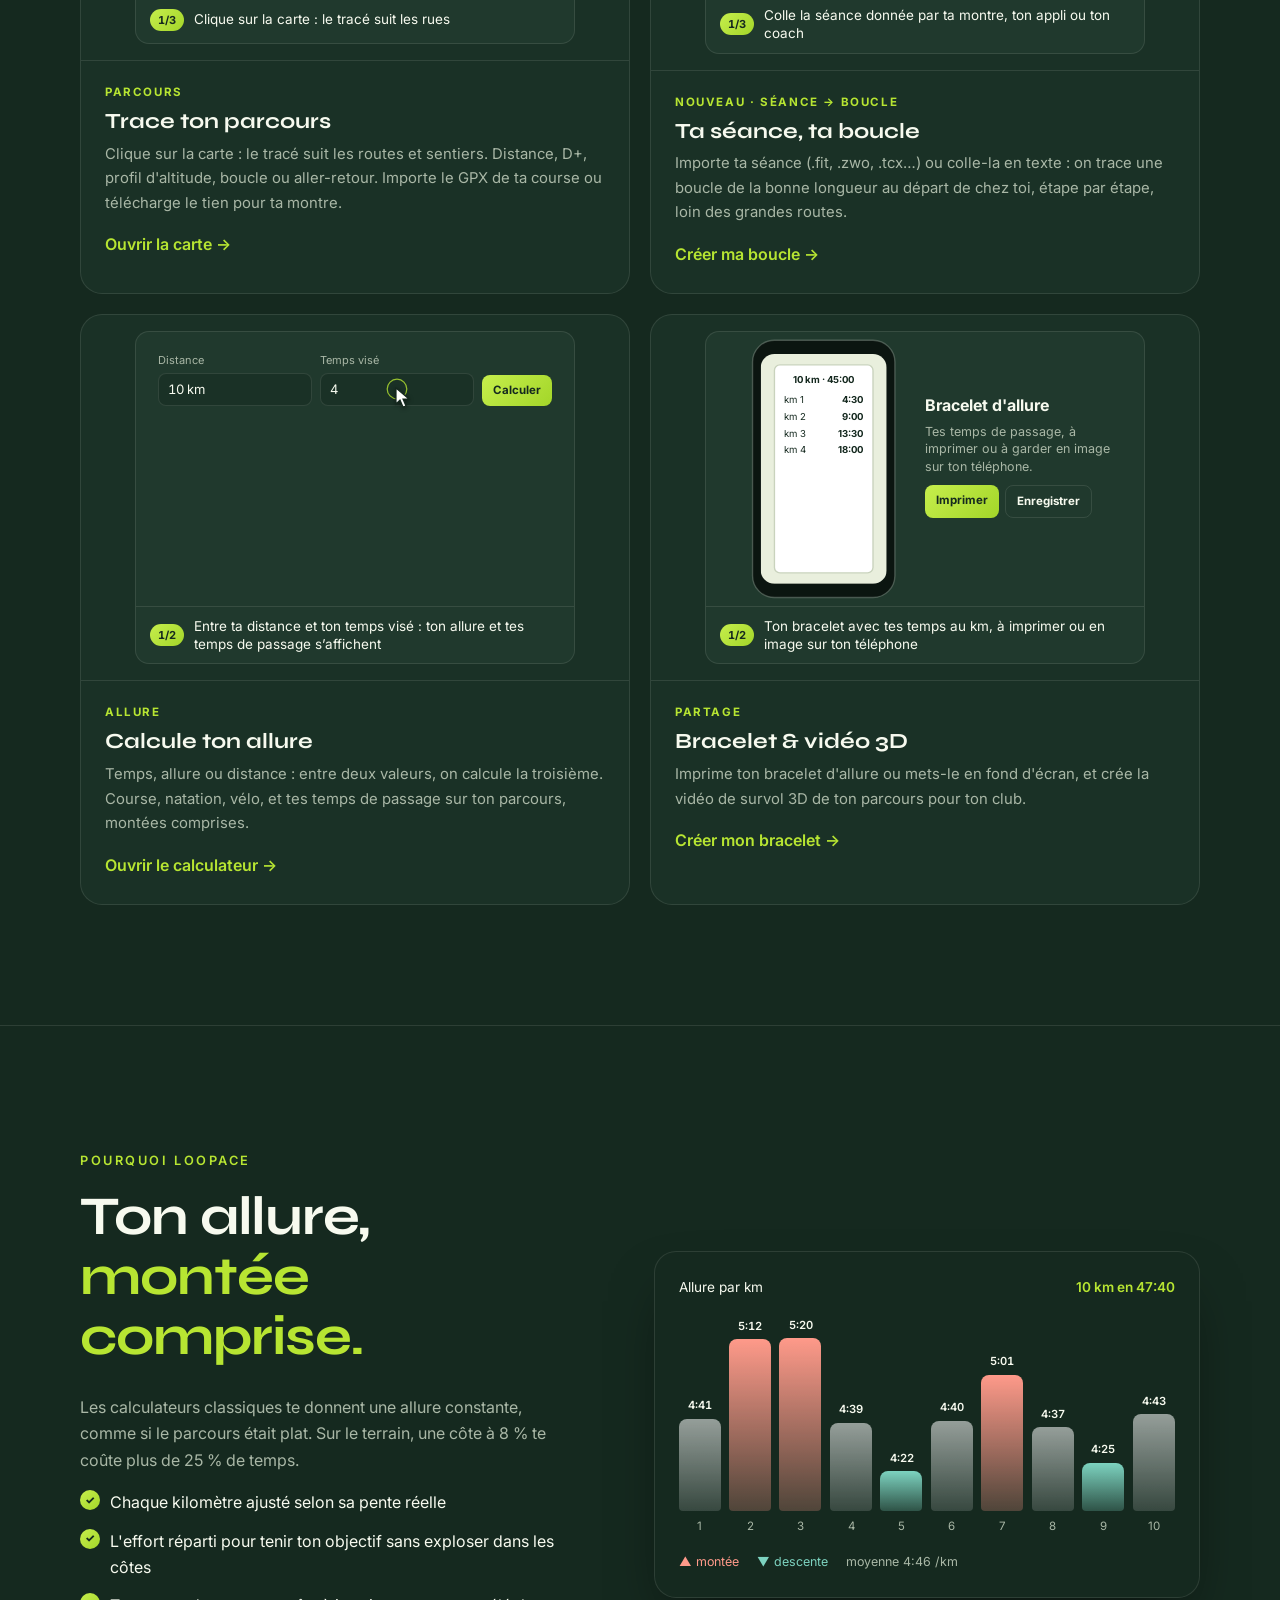
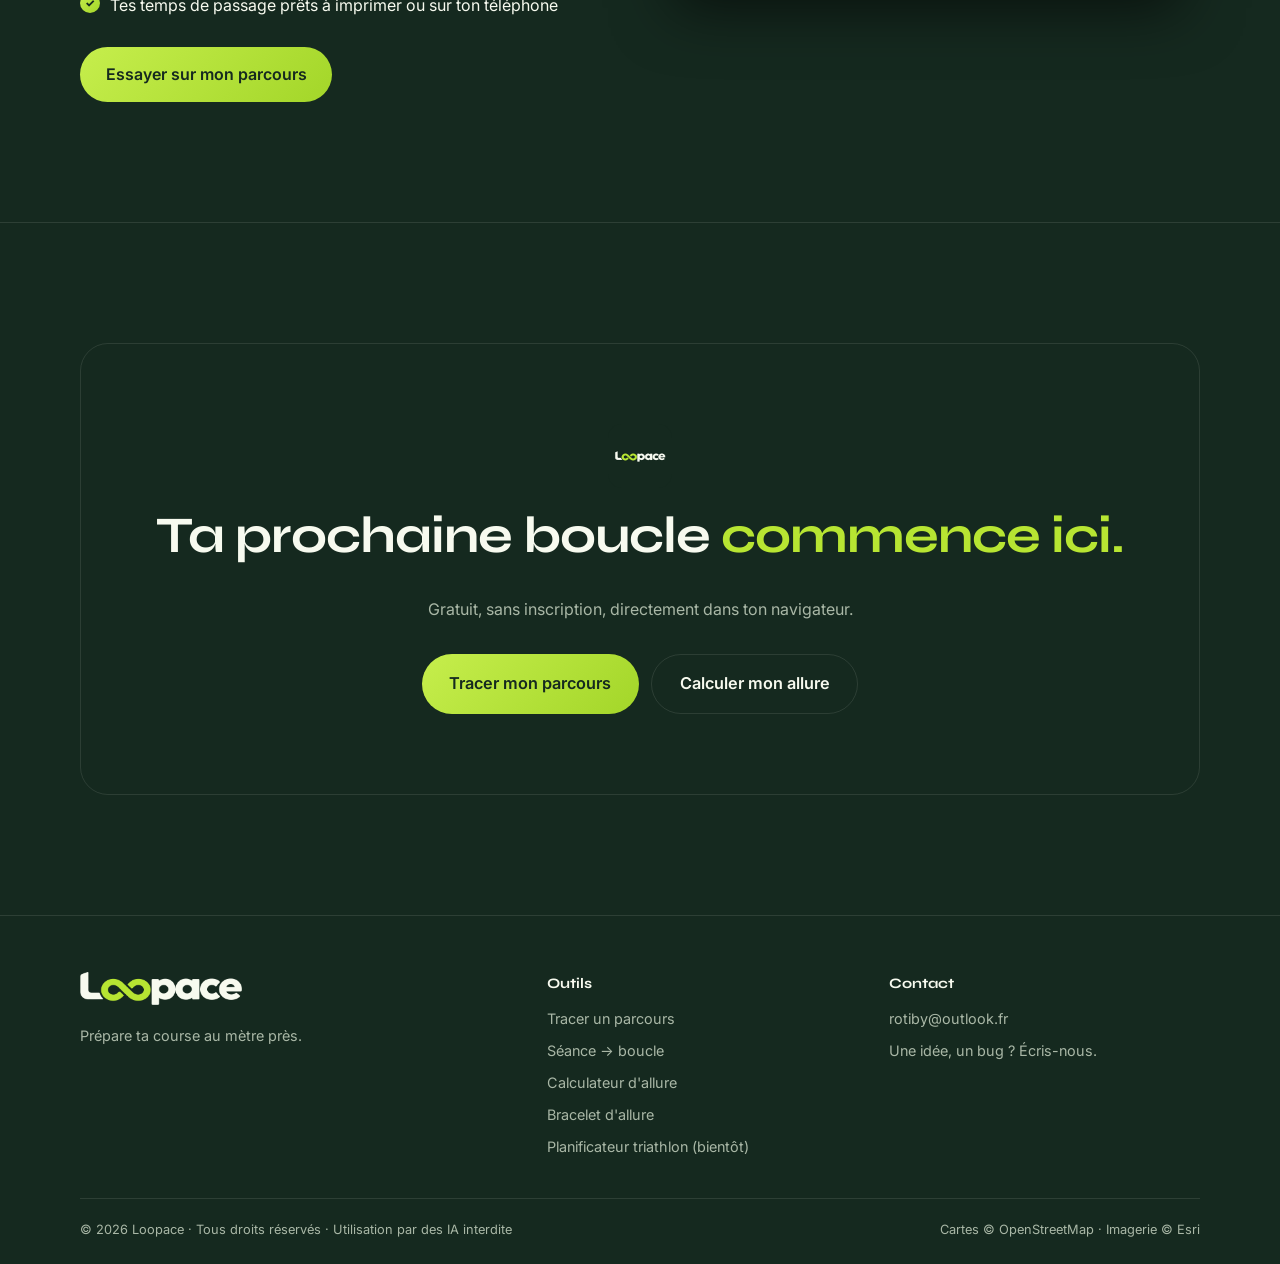
==== commit 732547ca: "Bandeau quand le navigateur bloque l'enregistrement, stockage persistant demandé Co-Authored-By: Cla" ====
--- a/index.html
+++ b/index.html
@@ -26,7 +26,7 @@
   <link rel="preconnect" href="https://fonts.googleapis.com">
   <link rel="preconnect" href="https://fonts.gstatic.com" crossorigin>
   <link href="https://fonts.googleapis.com/css2?family=Syne:wght@600;700;800&family=Inter:wght@400;500;600;700&family=Exo+2:ital,wght@1,900&display=swap" rel="stylesheet">
-  <link rel="stylesheet" href="styles.css?v=152">
+  <link rel="stylesheet" href="styles.css?v=153">
   <link rel="stylesheet" href="home.css?v=145">
   <!-- Thème couleurs du logo : supprimer cette ligne pour revenir au rose d'origine -->
   <link rel="stylesheet" href="theme-logo.css?v=142">
@@ -292,7 +292,7 @@
     </div>
   </footer>
 
-  <script src="script.js?v=152"></script>
+  <script src="script.js?v=153"></script>
   <script src="home-demos.js?v=146"></script>
 </body>
 </html>
--- a/styles.css
+++ b/styles.css
@@ -232,7 +232,7 @@
 .route-import__link:hover { text-decoration-thickness: 2px; }
 .route-import__msg { display: block; margin: 6px 0 0; font-size: .82rem; color: var(--muted); }
 .route-import__msg.is-error { color: #ff8a8a; }
-[data-theme="light"] .route-import__msg.is-error { color: var(--error); }
+[data-theme="light"] .route-import__msg.is-error { color: var(--error, #c62828); }
 .rp-empty__actions { display: flex; flex-wrap: wrap; gap: 10px; justify-content: center; }
 
 /* ===== Fenêtre d'import : glisser-déposer ou parcourir (openImportDialog, script.js) ===== */
@@ -274,4 +274,13 @@
 .import-dialog__help { margin: 0; padding-left: 1.1em; display: grid; gap: 6px; font-size: .88rem; color: var(--muted); }
 .import-dialog__msg { margin: 0; padding: 10px 14px; border-radius: 12px; background: rgba(var(--accent-rgb), .08); font-size: .88rem; }
 .import-dialog__msg.is-error { background: rgba(255, 90, 90, .1); color: #ff8a8a; }
-[data-theme="light"] .import-dialog__msg.is-error { color: var(--error); }
+[data-theme="light"] .import-dialog__msg.is-error { color: var(--error, #c62828); }
+
+/* Bandeau : enregistrement bloqué par le navigateur */
+.storage-warn { position: fixed; z-index: 60; left: 16px; right: 16px; bottom: 16px; max-width: 760px; margin: 0 auto; display: flex; gap: 12px; align-items: flex-start; padding: 14px 16px; border-radius: 14px; background: var(--black-2); border: 1px solid #ff8a8a; box-shadow: 0 10px 30px rgba(0, 0, 0, .35); }
+.storage-warn p { margin: 0; font-size: .9rem; color: var(--text); }
+.storage-warn strong { color: #ff8a8a; }
+.storage-warn__close { flex: none; width: 32px; height: 32px; border: 0; border-radius: 50%; background: transparent; color: var(--text); font-size: 1.4rem; line-height: 1; cursor: pointer; }
+.storage-warn__close:hover { background: rgba(var(--accent-rgb), .12); }
+[data-theme="light"] .storage-warn { border-color: var(--error, #c62828); }
+[data-theme="light"] .storage-warn strong { color: var(--error, #c62828); }
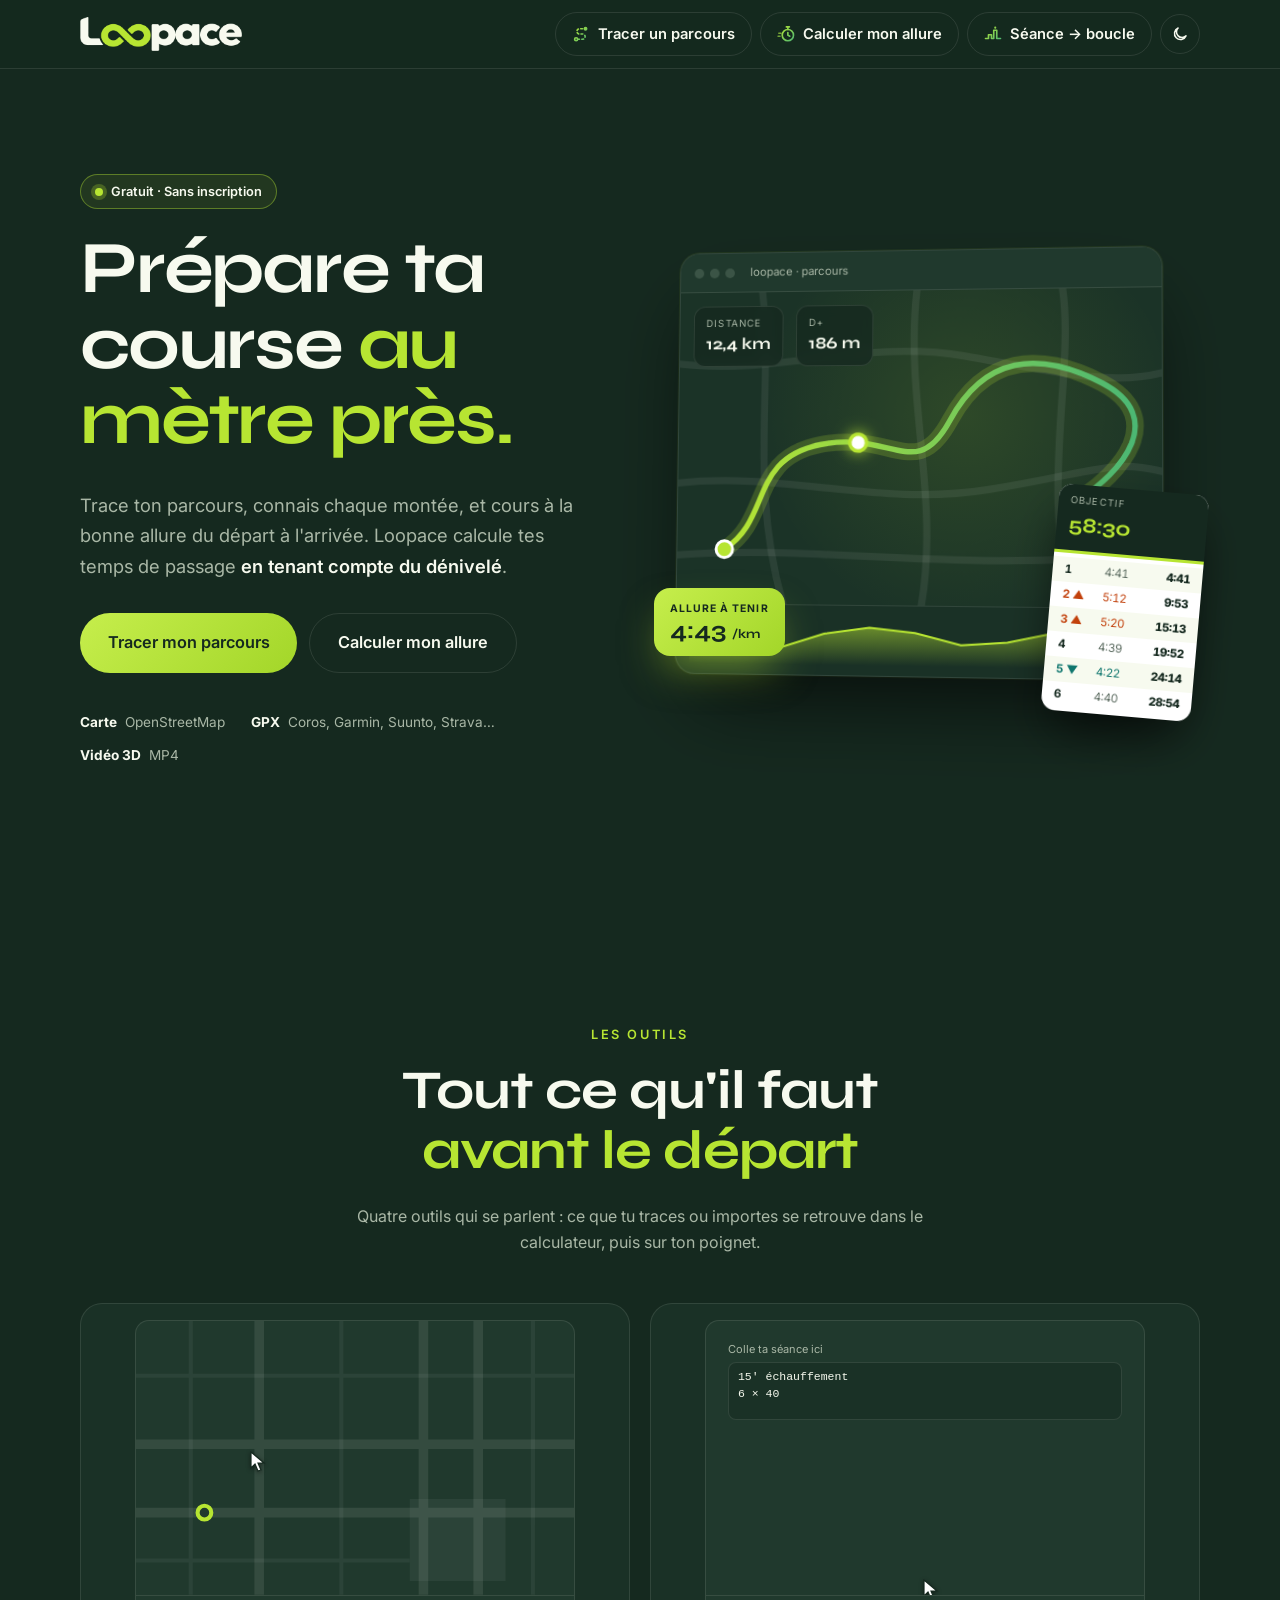
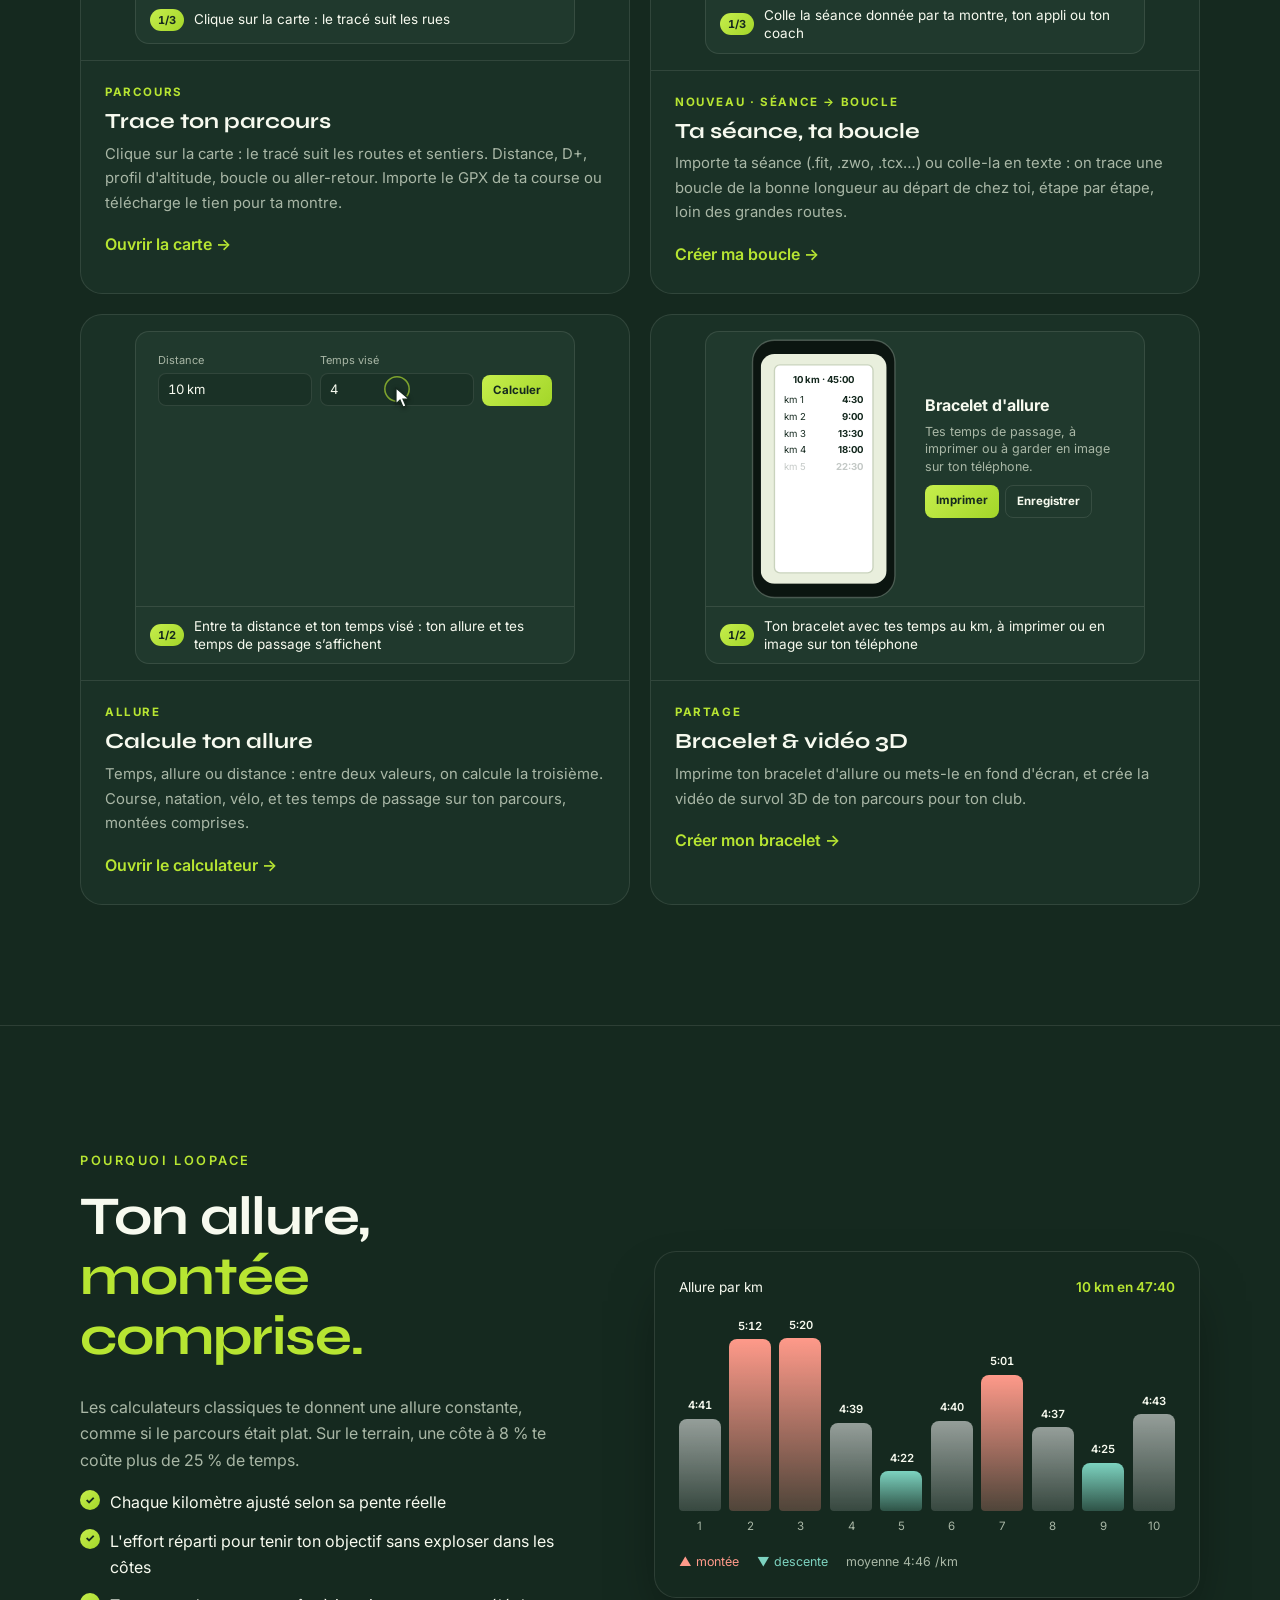
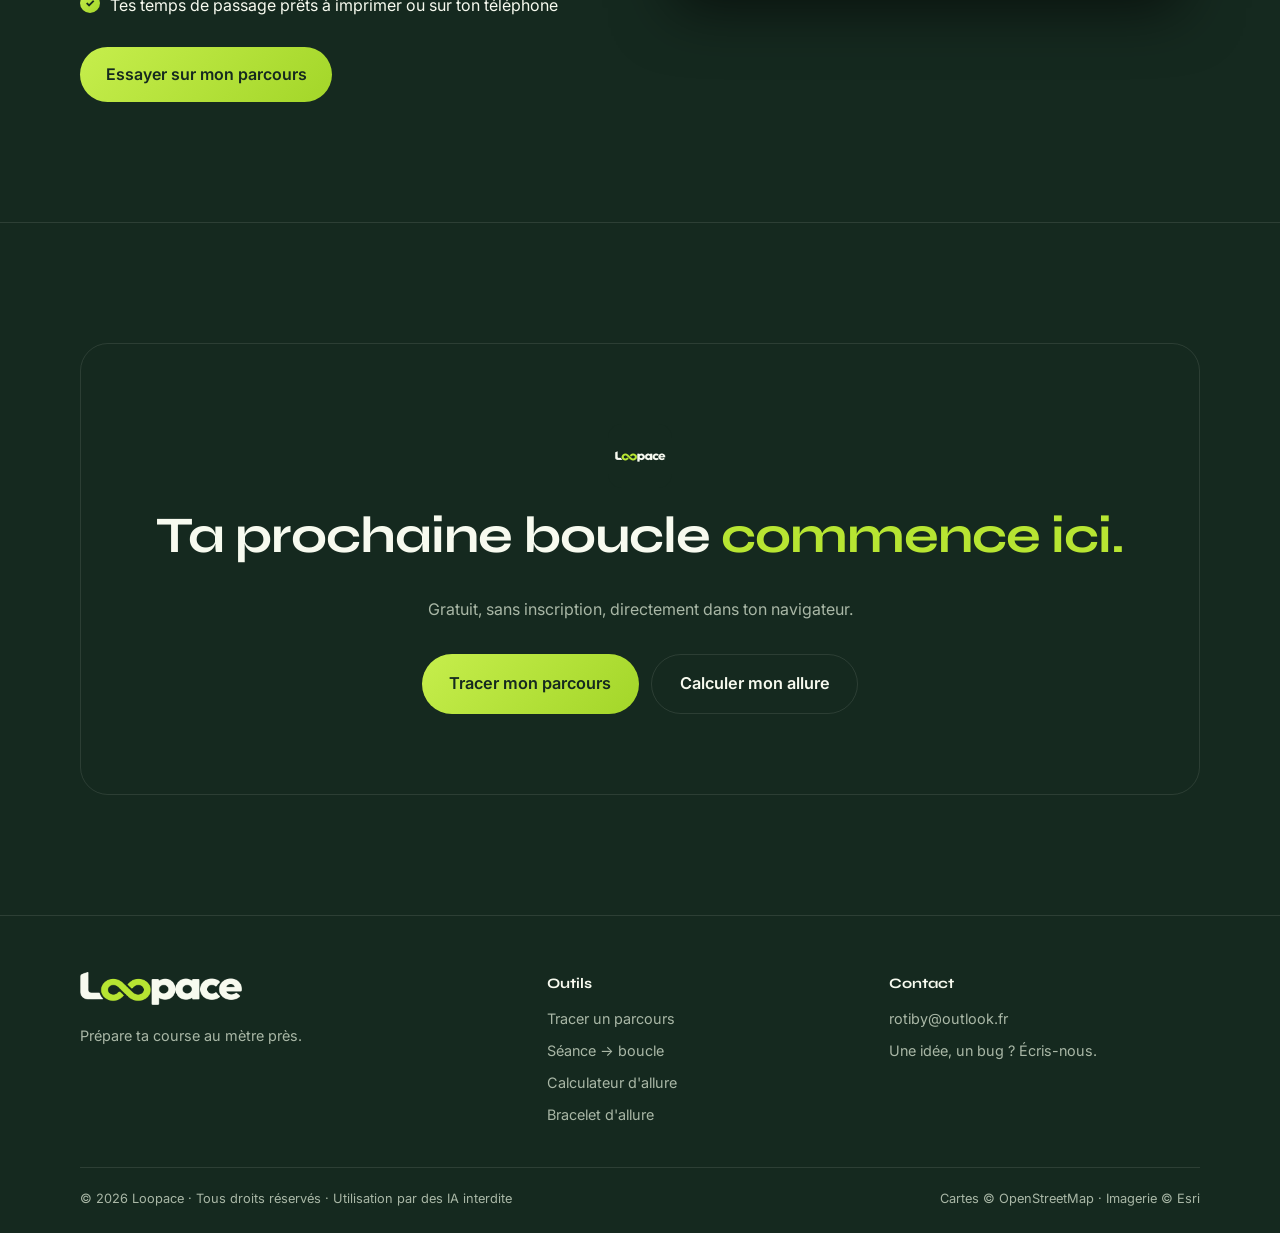
==== commit a6e78c8c: "Triathlon masqué (lien visible seulement après le mot de passe), Allure : choix « Sur mon parcours »" ====
--- a/index.html
+++ b/index.html
@@ -26,7 +26,7 @@
   <link rel="preconnect" href="https://fonts.googleapis.com">
   <link rel="preconnect" href="https://fonts.gstatic.com" crossorigin>
   <link href="https://fonts.googleapis.com/css2?family=Syne:wght@600;700;800&family=Inter:wght@400;500;600;700&family=Exo+2:ital,wght@1,900&display=swap" rel="stylesheet">
-  <link rel="stylesheet" href="styles.css?v=153">
+  <link rel="stylesheet" href="styles.css?v=154">
   <link rel="stylesheet" href="home.css?v=145">
   <!-- Thème couleurs du logo : supprimer cette ligne pour revenir au rose d'origine -->
   <link rel="stylesheet" href="theme-logo.css?v=142">
@@ -44,7 +44,7 @@
       <a href="parcours.html" title="Tracer un parcours" class="nav__link"><svg class="ico" viewBox="0 0 24 24" fill="none" stroke="url(#lpGrad)" stroke-width="2.2" stroke-linecap="round" stroke-linejoin="round" aria-hidden="true"><path d="M7.5 19H14a3.5 3.5 0 0 0 0-7h-4a3.5 3.5 0 0 1 0-7h5.5" stroke-dasharray="2.4 3.2"/><circle cx="5.5" cy="19" r="2"/><circle cx="18" cy="5" r="2.6" class="ico-dot" fill="url(#lpGrad)" stroke="none"/></svg><span class="nav__full">Tracer un parcours</span><span class="nav__short">Parcours</span></a>
       <a href="allure.html" title="Calculer mon allure" class="nav__link"><svg class="ico" viewBox="0 0 24 24" fill="none" stroke="url(#lpGrad)" stroke-width="2.2" stroke-linecap="round" stroke-linejoin="round" aria-hidden="true"><g transform="translate(1.5 0)"><circle cx="13" cy="13.5" r="7.5"/><path d="M13 10v3.5l2.5 1.5M11 2.5h4M13 2.5V6"/><path d="M1 11h2.5M0 15h2.5" opacity=".7"/></g></svg><span class="nav__full">Calculer mon allure</span><span class="nav__short">Allure</span></a>
       <a href="seance.html" title="Séance → boucle" class="nav__link"><svg class="ico" viewBox="0 0 24 24" fill="none" stroke="url(#lpGrad)" stroke-width="2.2" stroke-linecap="round" stroke-linejoin="round" aria-hidden="true"><path d="M2 18h4v-5h4v5h3V7h4v11h5"/><circle cx="15" cy="3.5" r="1.4" class="ico-dot" fill="url(#lpGrad)" stroke="none"/></svg><span class="nav__full">Séance → boucle</span><span class="nav__short">Séance</span></a>
-      <a href="triathlon.html" title="Planificateur triathlon (bientôt)" class="nav__link"><svg class="ico" viewBox="0 0 24 24" fill="none" stroke="url(#lpGrad)" stroke-width="2.2" stroke-linecap="round" stroke-linejoin="round" aria-hidden="true"><path d="M12 12c-2.2-2.8-3.8-4.5-6-4.5a4.5 4.5 0 0 0 0 9c2.2 0 3.8-1.7 6-4.5zm0 0c2.2 2.8 3.8 4.5 6 4.5a4.5 4.5 0 0 0 0-9c-2.2 0-3.8 1.7-6 4.5z"/></svg><span class="nav__full">Triathlon</span><span class="nav__short">Tri</span><em class="nav__soon">Bientôt</em></a>
+      <a href="triathlon.html" title="Planificateur triathlon (bientôt)" class="nav__link" data-tri hidden><svg class="ico" viewBox="0 0 24 24" fill="none" stroke="url(#lpGrad)" stroke-width="2.2" stroke-linecap="round" stroke-linejoin="round" aria-hidden="true"><path d="M12 12c-2.2-2.8-3.8-4.5-6-4.5a4.5 4.5 0 0 0 0 9c2.2 0 3.8-1.7 6-4.5zm0 0c2.2 2.8 3.8 4.5 6 4.5a4.5 4.5 0 0 0 0-9c-2.2 0-3.8 1.7-6 4.5z"/></svg><span class="nav__full">Triathlon</span><span class="nav__short">Tri</span><em class="nav__soon">Bientôt</em></a>
     </nav>
   </header>
 
@@ -278,7 +278,6 @@
         <a href="seance.html">Séance → boucle</a>
         <a href="allure.html">Calculateur d'allure</a>
         <a href="allure.html#routeSection">Bracelet d'allure</a>
-        <a href="triathlon.html">Planificateur triathlon (bientôt)</a>
       </nav>
       <div class="h-footer__links">
         <strong>Contact</strong>
@@ -292,7 +291,7 @@
     </div>
   </footer>
 
-  <script src="script.js?v=153"></script>
+  <script src="script.js?v=154"></script>
   <script src="home-demos.js?v=146"></script>
 </body>
 </html>
--- a/styles.css
+++ b/styles.css
@@ -284,3 +284,5 @@
 .storage-warn__close:hover { background: rgba(var(--accent-rgb), .12); }
 [data-theme="light"] .storage-warn { border-color: var(--error, #c62828); }
 [data-theme="light"] .storage-warn strong { color: var(--error, #c62828); }
+
+.nav__link[hidden] { display: none; }
